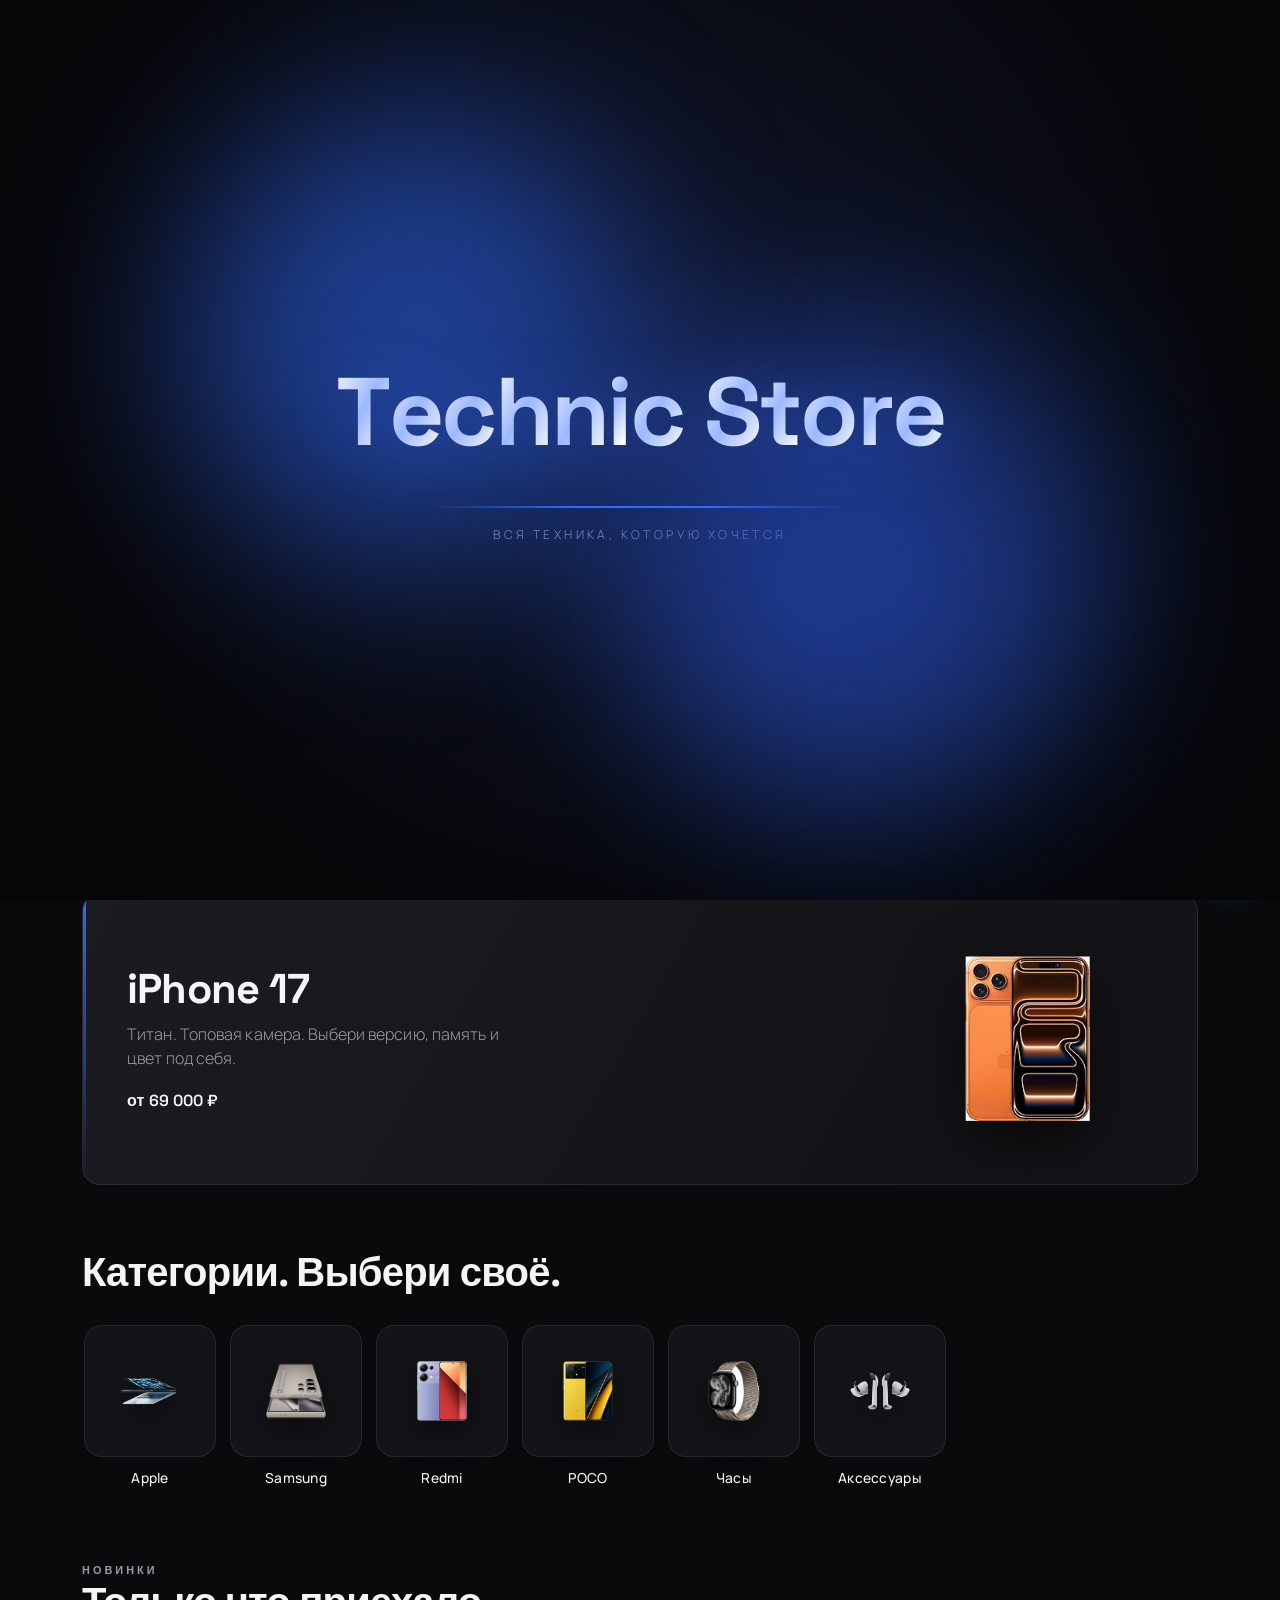
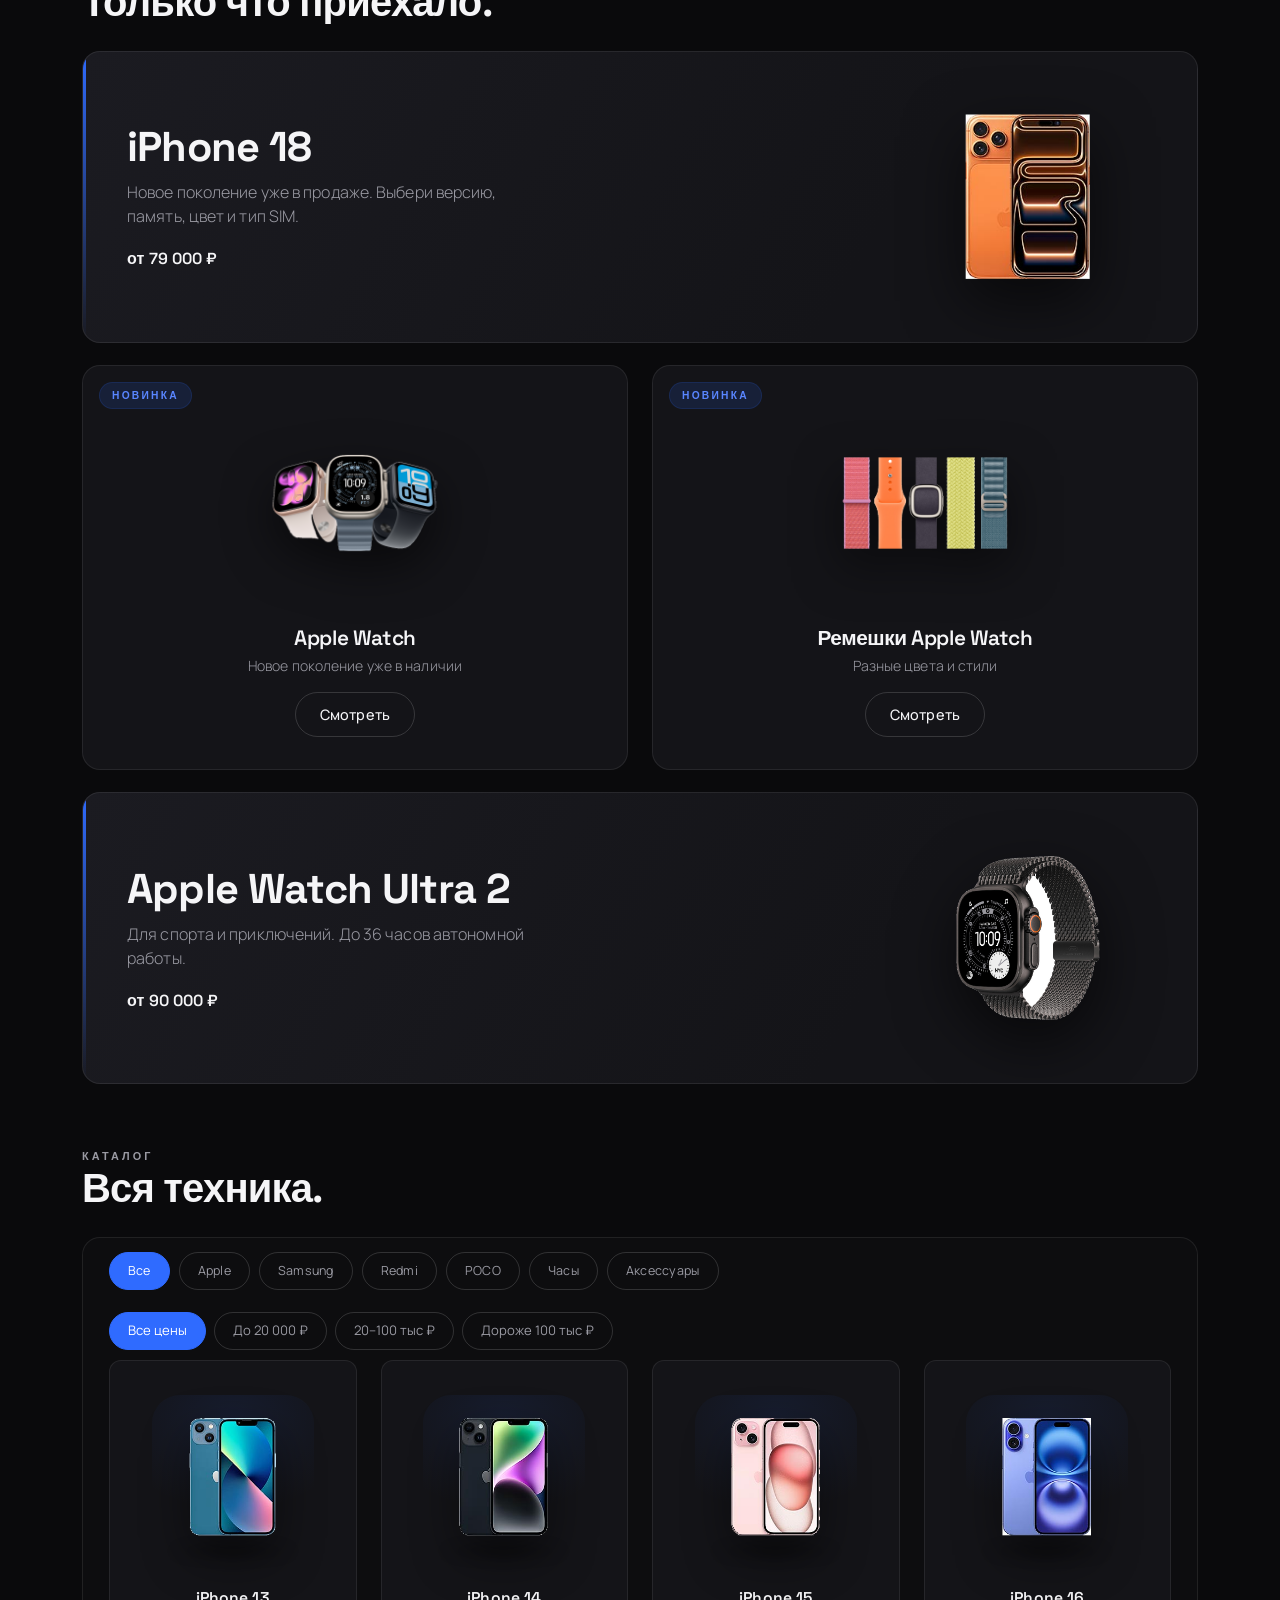
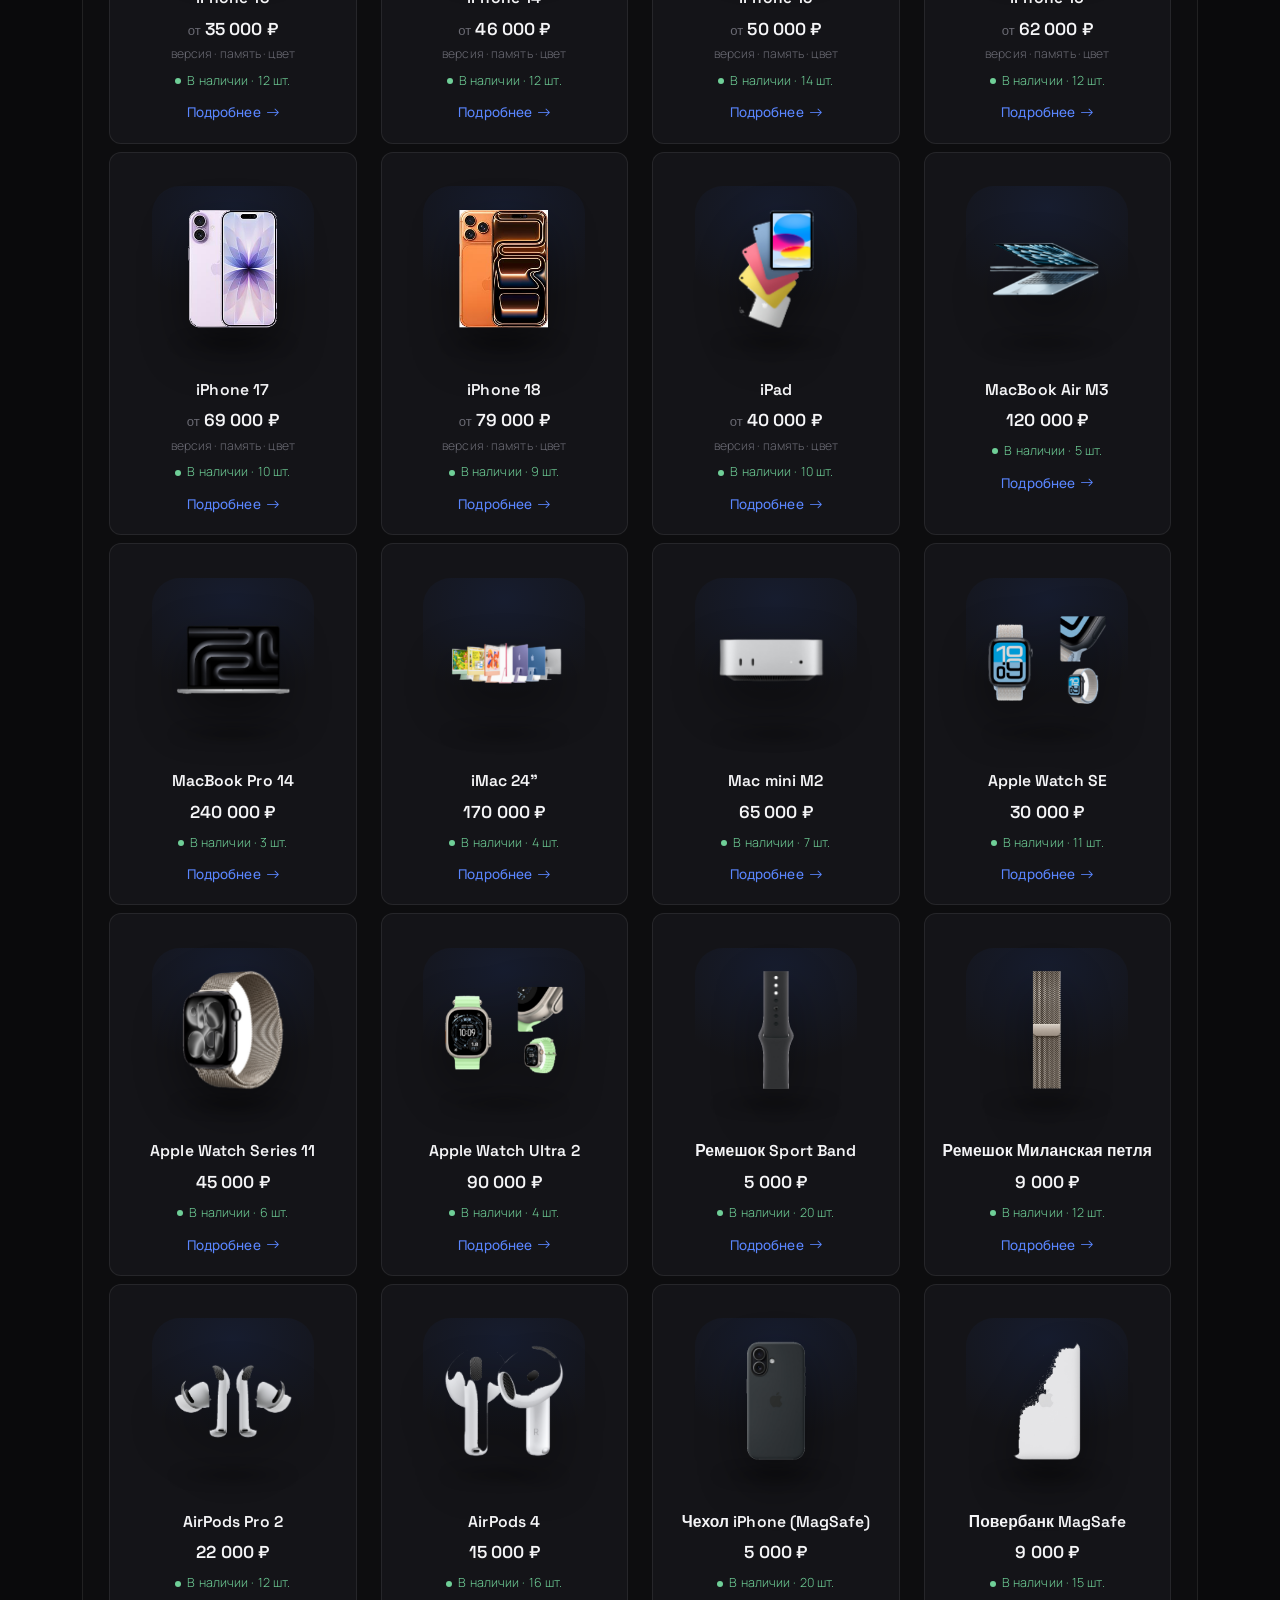
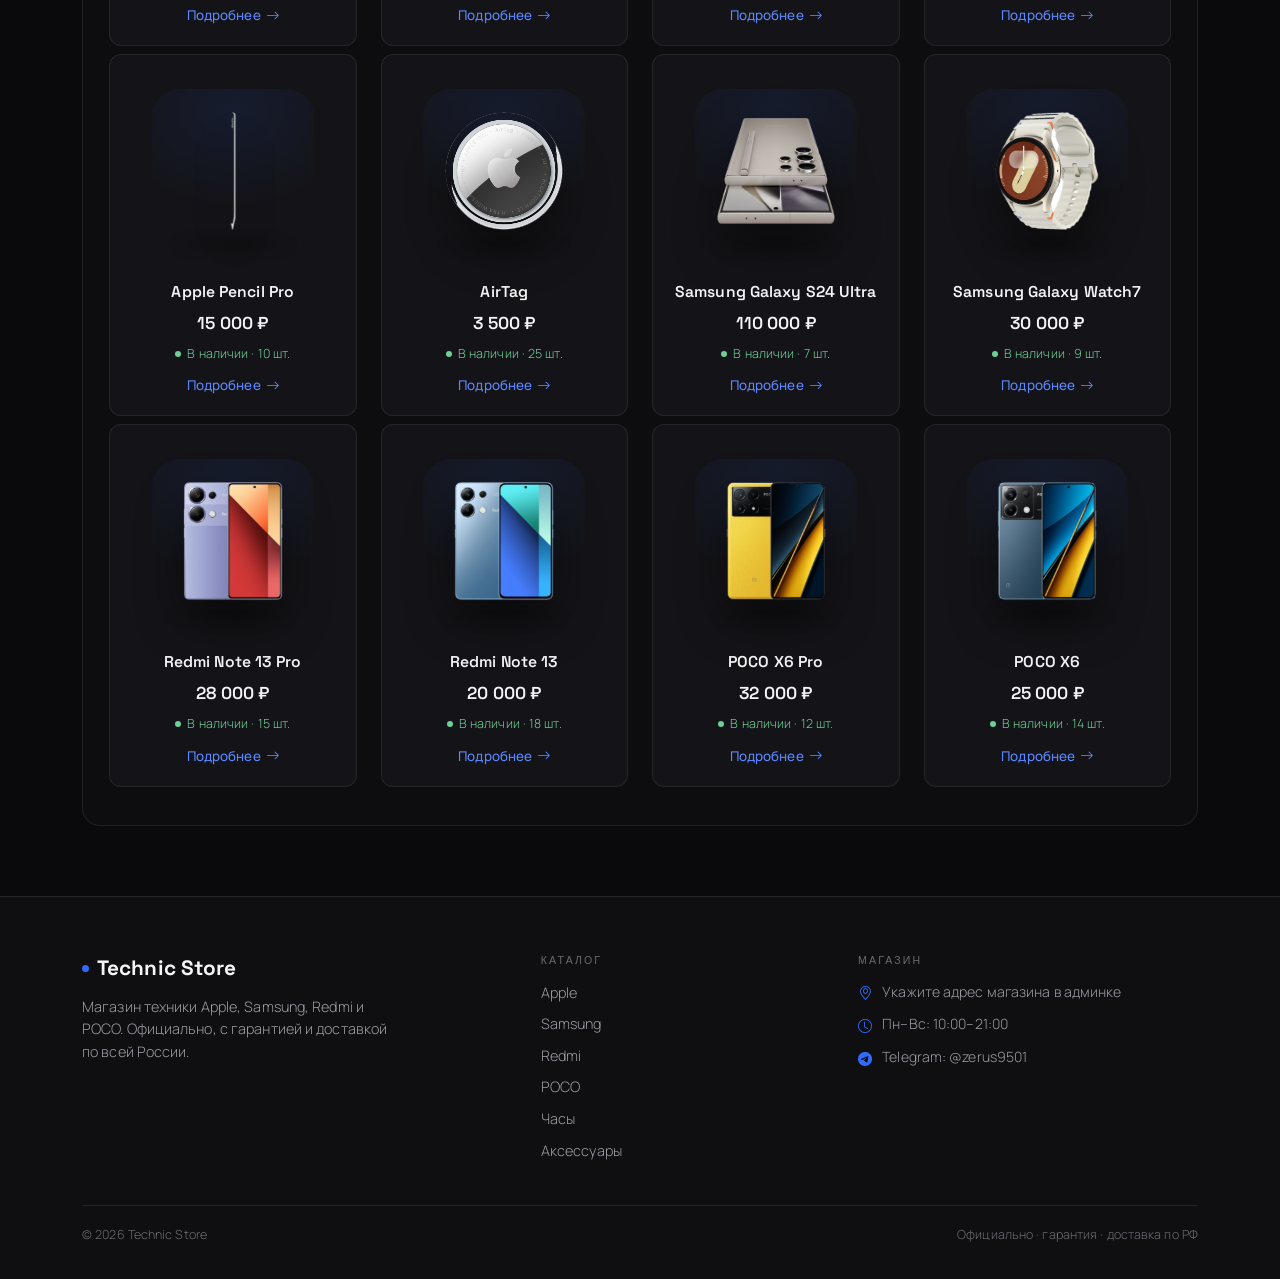
==== index.html @ 4a415daa "SIM: eSIM+SIM / eSIM; больше цветов у iPhone 18 Pro/Max; мягкая заставка в светлой теме - Переименов" ====
<!DOCTYPE html>
<html lang="ru">
<head>
    <meta charset="UTF-8">
    <meta name="viewport" content="width=device-width, initial-scale=1">
    <title>Technic Store — техника с характером</title>
    <meta name="description" content="Technic Store. Оригинальная техника Apple, Samsung, Redmi, POCO. Официальная гарантия и доставка по всей России.">
    <link rel="stylesheet" href="https://cdn.jsdelivr.net/npm/bootstrap@5/dist/css/bootstrap.min.css">
    <link rel="stylesheet" href="https://cdn.jsdelivr.net/npm/bootstrap-icons@1.11.3/font/bootstrap-icons.min.css">
    <link rel="preconnect" href="https://fonts.googleapis.com">
    <link rel="preconnect" href="https://fonts.gstatic.com" crossorigin>
    <link href="https://fonts.googleapis.com/css2?family=Space+Grotesk:wght@500;600;700&family=Manrope:wght@300;400;500;600;700&display=swap" rel="stylesheet">
    <script>(function(){try{if(localStorage.getItem('zerus_theme')==='light')document.documentElement.setAttribute('data-theme','light');}catch(e){}})();</script>
    <style>
        :root{
            --bg:#0A0A0C; --bg2:#101014; --surface:#141418; --surface2:#1B1B21;
            --line:rgba(255,255,255,.08); --line2:rgba(255,255,255,.15);
            --blue:#2F6BFF; --blue-br:#5a86ff; --blue-soft:rgba(47,107,255,.14);
            --gold:#2F6BFF; --gold-br:#5a86ff; --gold-soft:rgba(47,107,255,.14); /* один акцент — синий */
            --text:#F5F5F7; --muted:#9A9AA3; --muted2:#6A6A73;
            --glass:rgba(12,12,15,.72); --glass-strong:rgba(10,10,13,.96); --panel:rgba(255,255,255,.02); --bgglow:#12152B;
            --r:18px; --rs:12px; --pill:999px;
            --ease:cubic-bezier(.2,.7,.3,1);
            --disp:'Space Grotesk',-apple-system,sans-serif;
            --sans:'Manrope',-apple-system,BlinkMacSystemFont,'Segoe UI',sans-serif;
        }
        :root[data-theme="light"]{
            --bg:#F5F5F7; --bg2:#ECECEF; --surface:#FFFFFF; --surface2:#FFFFFF;
            --line:rgba(0,0,0,.09); --line2:rgba(0,0,0,.14);
            --blue:#0A5FE0; --blue-br:#0A5FE0; --blue-soft:rgba(10,95,224,.1);
            --gold:#0A5FE0; --gold-br:#0A5FE0; --gold-soft:rgba(10,95,224,.1);
            --text:#1D1D1F; --muted:#6E6E73; --muted2:#9093A0;
            --glass:rgba(255,255,255,.78); --glass-strong:rgba(255,255,255,.97); --panel:rgba(0,0,0,.025); --bgglow:#E7ECF5;
        }
        *{ box-sizing:border-box; }
        body{
            font-family:var(--sans); color:var(--text); font-weight:300; letter-spacing:.1px;
            background:
              radial-gradient(1100px 620px at 50% -8%, var(--bgglow) 0%, transparent 60%),
              radial-gradient(900px 500px at 92% 8%, rgba(62,107,255,.10), transparent 55%),
              var(--bg) fixed;
            min-height:100vh; -webkit-font-smoothing:antialiased;
        }
        ::selection{ background:var(--blue); color:#fff; }
        h1,h2,h3,h4,h5,.disp{ font-family:var(--disp); letter-spacing:-.02em; }
        a{ text-decoration:none; }
        .wrap{ max-width:1160px; margin:0 auto; padding:0 22px; }
        .text-secondary{ color:var(--muted)!important; font-weight:300; }
        .muted{ color:var(--muted); }
        .eyebrow{ font-family:var(--disp); font-size:.68rem; letter-spacing:.28em; text-transform:uppercase; color:var(--muted); font-weight:600; }

        /* ===== TOP STRIP ===== */
        .strip{ border-bottom:1px solid var(--line); background:var(--panel); }
        .strip .wrap{ display:flex; gap:26px; justify-content:center; flex-wrap:wrap; height:38px; align-items:center;
            font-size:.76rem; color:var(--muted); letter-spacing:.02em; }
        .strip i{ color:var(--gold); margin-right:7px; }

        /* ===== NAV ===== */
        .nav-a{ position:sticky; top:0; z-index:100; background:var(--glass); backdrop-filter:blur(16px) saturate(140%); border-bottom:1px solid var(--line); }
        .nav-a .inner{ display:flex; align-items:center; gap:22px; height:62px; }
        .nav-a .logo{ font-family:var(--disp); font-weight:700; font-size:1.2rem; color:var(--text); letter-spacing:-.01em; display:flex; align-items:center; gap:8px; }
        .nav-a .logo .dot{ width:7px; height:7px; border-radius:50%; background:var(--gold); box-shadow:0 0 10px var(--gold); }
        .nav-a nav{ display:flex; gap:26px; }
        .nav-a nav a{ color:var(--text); opacity:.72; font-size:.84rem; font-weight:400; letter-spacing:.02em; cursor:pointer; position:relative; padding:4px 0; transition:opacity .25s; }
        .nav-a nav a::after{ content:''; position:absolute; left:0; bottom:-2px; width:0; height:1.5px; background:var(--blue); transition:width .3s var(--ease); }
        .nav-a nav a:hover{ opacity:1; } .nav-a nav a:hover::after{ width:100%; }
        .nav-a nav a.active{ opacity:1; color:#fff; } .nav-a nav a.active::after{ width:100%; background:var(--gold); }
        .nav-a .sp{ margin-left:auto; }
        .nav-a .act{ display:flex; align-items:center; gap:18px; }
        .nav-a .act a, .nav-a .act button{ color:var(--text); opacity:.82; font-size:1.1rem; background:none; border:none; cursor:pointer; position:relative; display:inline-flex; align-items:center; transition:opacity .2s,color .2s; }
        .nav-a .act a:hover, .nav-a .act button:hover{ opacity:1; color:var(--blue-br); }
        .cart-c{ position:absolute; top:-7px; right:-11px; min-width:17px; height:17px; padding:0 4px; border-radius:var(--pill); background:var(--gold); color:#fff; font-size:.62rem; font-weight:700; display:grid; place-items:center; font-family:var(--sans); }
        .burger{ display:none; font-size:1.3rem; background:none; border:none; color:var(--text); }

        /* ===== BUTTONS ===== */
        .btn-b{ display:inline-flex; align-items:center; gap:9px; background:var(--blue); color:#fff; border:none; border-radius:var(--pill);
            padding:12px 26px; font-weight:500; font-size:.9rem; letter-spacing:.01em; cursor:pointer; transition:transform .2s var(--ease), background .25s, box-shadow .25s;
            box-shadow:0 8px 26px -10px rgba(62,107,255,.7); }
        .btn-b:hover{ background:var(--blue-br); color:#fff; transform:translateY(-1px); box-shadow:0 14px 34px -10px rgba(62,107,255,.8); }
        .btn-g{ display:inline-flex; align-items:center; gap:9px; background:transparent; color:var(--gold); border:1px solid var(--gold); border-radius:var(--pill);
            padding:11px 24px; font-weight:500; font-size:.9rem; cursor:pointer; transition:background .25s,color .25s,transform .2s; }
        .btn-g:hover{ background:var(--gold); color:#fff; transform:translateY(-1px); }
        .btn-o{ display:inline-flex; align-items:center; gap:9px; background:transparent; color:var(--text); border:1px solid var(--line2); border-radius:var(--pill);
            padding:11px 24px; font-weight:500; font-size:.9rem; cursor:pointer; transition:border-color .25s,color .25s; }
        .btn-o:hover{ border-color:var(--blue); color:var(--blue-br); }
        .btn-b i, .btn-g i{ transition:transform .25s var(--ease); }
        .btn-b:hover i, .btn-g:hover i{ transform:translateX(3px); }

        /* ===== HERO ===== */
        .hero{ position:relative; overflow:hidden; border-bottom:1px solid var(--line); }
        .hero .bg{ position:absolute; inset:0; background:url("images/hero-bg.jpg") center/cover no-repeat; opacity:.5; transform:scale(1.04); transition:opacity .4s ease; }
        .hero::after{ content:''; position:absolute; inset:0; transition:background .4s ease;
            background:linear-gradient(90deg, rgba(8,8,16,.95) 0%, rgba(8,8,16,.72) 46%, rgba(8,8,16,.4) 100%),
                       linear-gradient(0deg, var(--bg) 2%, transparent 42%); }
        /* светлая тема: заставка мягкая, без чёрного пятна, текст читается */
        :root[data-theme="light"] .hero .bg{ opacity:.3; }
        :root[data-theme="light"] .hero::after{
            background:linear-gradient(90deg, rgba(245,245,247,.9) 0%, rgba(245,245,247,.72) 46%, rgba(245,245,247,.48) 100%),
                       linear-gradient(0deg, var(--bg) 2%, transparent 42%); }
        .hero .wrap{ position:relative; z-index:2; padding:110px 22px 96px; }
        .hero h1{ font-size:clamp(2.9rem,7vw,5.4rem); font-weight:700; line-height:.98; margin:18px 0 0; max-width:14ch; }
        .hero h1 .ac{ color:var(--blue-br); }
        .hero-edit{ display:none; }
        body.cms-admin-on .hero-edit{ display:inline-flex; align-items:center; gap:7px; position:absolute; top:16px; right:16px; z-index:4;
            padding:9px 14px; border-radius:10px; background:var(--blue); color:#fff; font-size:.72rem; font-weight:600; letter-spacing:.02em; cursor:pointer;
            box-shadow:0 12px 28px -10px rgba(0,0,0,.6); }
        body.cms-admin-on .hero-edit:hover{ background:var(--blue-br); }
        .hero p{ color:var(--muted); font-size:1.08rem; font-weight:300; margin:20px 0 30px; max-width:46ch; line-height:1.55; }
        .hero .cta{ display:flex; gap:12px; flex-wrap:wrap; }

        /* ===== SECTION HEADINGS ===== */
        .sec-h{ font-size:clamp(1.7rem,3.6vw,2.5rem); font-weight:600; margin:0; letter-spacing:-.02em; }
        .sec-h .mut{ color:var(--muted2); }
        .sec-top{ margin:64px 0 24px; }

        /* ===== TRUST ===== */
        .trust{ display:grid; grid-template-columns:repeat(4,1fr); gap:1px; background:var(--line);
            border:1px solid var(--line); border-radius:var(--r); overflow:hidden; margin-top:-38px; position:relative; z-index:6;
            box-shadow:0 30px 70px -30px rgba(0,0,0,.9); }
        .trust .it{ background:var(--surface); padding:22px 20px; display:flex; gap:14px; align-items:center; }
        .trust .it i{ font-size:1.5rem; color:var(--gold); }
        .trust .it .t{ font-family:var(--disp); font-weight:600; font-size:.96rem; }
        .trust .it .s{ color:var(--muted); font-size:.78rem; margin-top:2px; }

        /* ===== PROMO (split) ===== */
        .promo{ position:relative; overflow:hidden; border:1px solid var(--line); border-radius:var(--r);
            background:linear-gradient(120deg, var(--surface2), var(--surface) 70%); display:grid; grid-template-columns:1fr auto; align-items:center; gap:24px;
            padding:40px 44px; cursor:pointer; transition:border-color .3s, transform .3s var(--ease), box-shadow .3s; }
        .promo:hover{ border-color:rgba(62,107,255,.4); transform:translateY(-3px); box-shadow:0 30px 70px -34px rgba(0,0,0,.9); }
        .promo::before{ content:''; position:absolute; left:0; top:0; bottom:0; width:3px; background:linear-gradient(var(--gold),transparent); }
        .promo .lbl-soon{ display:inline-block; font-family:var(--disp); font-size:.66rem; letter-spacing:.24em; text-transform:uppercase; color:var(--gold); border:1px solid var(--gold-soft); background:var(--gold-soft); padding:5px 12px; border-radius:var(--pill); margin-bottom:14px; }
        .promo h3{ font-size:clamp(1.8rem,3.6vw,2.6rem); font-weight:700; margin:0 0 8px; }
        .promo p{ color:var(--muted); margin:0 0 18px; font-weight:300; max-width:40ch; }
        .promo .pimg{ width:clamp(150px,26vw,250px); }
        .promo .pimg img{ width:100%; max-height:210px; object-fit:contain; filter:drop-shadow(0 22px 30px rgba(0,0,0,.6)); transition:transform .5s var(--ease); }
        .promo:hover .pimg img{ transform:scale(1.05) rotate(-1deg); }
        .price-from{ font-family:var(--disp); font-weight:600; }
        .price-from b{ color:var(--gold); font-weight:700; }

        /* ===== CATEGORIES ===== */
        .cat-row{ display:flex; gap:14px; overflow-x:auto; padding:4px 2px 10px; scrollbar-width:none; }
        .cat-row::-webkit-scrollbar{ display:none; }
        .cat-item{ flex:0 0 auto; width:132px; cursor:pointer; text-align:center; }
        .cat-tile{ height:132px; border:1px solid var(--line); border-radius:var(--r); background:var(--surface);
            display:grid; place-items:center; margin-bottom:11px; transition:border-color .25s, transform .25s var(--ease), background .25s; }
        .cat-item:hover .cat-tile{ transform:translateY(-4px); border-color:var(--line2); background:var(--surface2); }
        .cat-item.active .cat-tile{ border-color:var(--gold); box-shadow:inset 0 0 0 1px var(--gold-soft); }
        .cat-tile img{ max-width:76px; max-height:76px; object-fit:contain; filter:drop-shadow(0 10px 14px rgba(0,0,0,.5)); }
        .cat-item .lbl{ font-size:.86rem; font-weight:500; letter-spacing:.02em; }
        .cat-item.active .lbl{ color:var(--gold); }

        /* ===== FEATURE CARDS ===== */
        .feature{ position:relative; border:1px solid var(--line); border-radius:var(--r); background:var(--surface);
            min-height:320px; display:flex; flex-direction:column; align-items:center; justify-content:center; text-align:center; padding:32px;
            transition:transform .35s var(--ease), border-color .35s, box-shadow .35s; overflow:hidden; }
        .feature:hover{ transform:translateY(-6px); border-color:rgba(62,107,255,.4); box-shadow:0 30px 64px -32px rgba(0,0,0,.9); }
        .feature img{ max-width:100%; max-height:210px; object-fit:contain; filter:drop-shadow(0 18px 24px rgba(0,0,0,.55)); transition:transform .5s var(--ease); }
        .feature:hover img{ transform:scale(1.05); }
        .feature h3{ font-size:1.3rem; font-weight:600; margin:18px 0 4px; }
        .feature p{ color:var(--muted); font-size:.88rem; margin-bottom:16px; font-weight:300; }
        .tag{ position:absolute; top:16px; left:16px; font-family:var(--disp); font-size:.64rem; letter-spacing:.22em; text-transform:uppercase; color:var(--blue-br);
            border:1px solid var(--blue-soft); background:var(--blue-soft); padding:5px 12px; border-radius:var(--pill); font-weight:600; }

        /* ===== CATALOG ===== */
        .catalog{ border:1px solid var(--line); border-radius:var(--r); background:rgba(255,255,255,.015); padding:10px 26px 30px; margin-top:22px; }
        .filters{ display:flex; gap:8px; flex-wrap:wrap; margin:6px 0 10px; }
        .fbtn{ border:1px solid var(--line2); background:transparent; color:var(--muted); border-radius:var(--pill); padding:8px 18px; font-size:.82rem; cursor:pointer; transition:.2s; }
        .fbtn:hover{ color:var(--text); border-color:var(--text); }
        .fbtn.active{ background:var(--blue); color:#fff; border-color:var(--blue); }
        .cat-title{ font-family:var(--disp); font-size:1.05rem; font-weight:600; letter-spacing:.02em; color:var(--muted); display:flex; align-items:center; gap:10px; margin:26px 0 16px; }
        .cat-title i{ color:var(--gold); font-size:1rem; }

        .pcard{ height:100%; border:1px solid var(--line); border-radius:var(--rs); background:var(--surface); overflow:hidden; cursor:pointer;
            display:flex; flex-direction:column; text-align:center; padding:18px 16px 20px; transition:transform .3s var(--ease), border-color .3s, box-shadow .3s; }
        .pcard:hover{ transform:translateY(-6px); border-color:rgba(62,107,255,.45); box-shadow:0 26px 54px -30px rgba(0,0,0,.9); }
        .pcard .pimg{ position:relative; height:196px; display:grid; place-items:center; margin-bottom:12px; }
        .pcard .pimg::before{ content:''; position:absolute; inset:8% 12% 24%; border-radius:28px; z-index:0;
            background:radial-gradient(130% 120% at 50% 16%, var(--gold-soft), transparent 60%); opacity:.7; transition:opacity .45s var(--ease); }
        .pcard .pimg::after{ content:''; position:absolute; bottom:16px; left:50%; width:58%; height:16px; margin-left:-29%;
            background:radial-gradient(ellipse at center, rgba(0,0,0,.4), transparent 72%); filter:blur(6px); border-radius:50%; z-index:0;
            transition:transform .45s var(--ease), opacity .45s; will-change:transform; }
        .pcard .pimg img{ position:relative; z-index:1; max-height:150px; max-width:82%; object-fit:contain;
            filter:drop-shadow(0 20px 24px rgba(0,0,0,.45)); transition:transform .45s var(--ease), filter .45s;
            will-change:transform; transform:translateZ(0); backface-visibility:hidden; }
        .pcard:hover .pimg img{ transform:translate3d(0,-10px,0) scale(1.06); filter:drop-shadow(0 32px 34px rgba(0,0,0,.55)); }
        .pcard:hover .pimg::before{ opacity:1; }
        .pcard:hover .pimg::after{ transform:scaleX(.8); opacity:.82; }
        .pcard .pn{ font-family:var(--disp); font-weight:600; font-size:.98rem; margin-bottom:6px; }
        .pcard .pp{ font-size:1.08rem; font-weight:600; font-family:var(--disp); }
        .pcard .pp .from{ color:var(--muted2); font-weight:400; font-size:.82rem; margin-right:4px; }
        .pcard .sub{ color:var(--muted2); font-size:.76rem; margin-top:3px; }
        .pcard .stk{ font-size:.78rem; margin-top:8px; display:flex; align-items:center; justify-content:center; gap:6px; }
        .pcard .stk .d{ width:6px; height:6px; border-radius:50%; }
        .pcard .in{ color:#6fcf97; } .pcard .in .d{ background:#6fcf97; }
        .pcard .out{ color:#e06a5a; } .pcard .out .d{ background:#e06a5a; }
        .pcard .soon-p{ color:var(--gold); } .pcard .soon-p .d{ background:var(--gold); }
        .pcard .more{ color:var(--blue-br); font-size:.84rem; font-weight:500; margin-top:12px; display:inline-flex; align-items:center; gap:5px; justify-content:center; }
        .empty-msg{ color:var(--muted); padding:40px 0; text-align:center; }
        .catbar{ display:flex; gap:9px; overflow-x:auto; padding:4px 0 16px; scrollbar-width:none; }
        .catbar::-webkit-scrollbar{ display:none; }
        .catpill{ flex:0 0 auto; font-size:.78rem; letter-spacing:.02em; color:var(--muted); padding:9px 18px; border:1px solid var(--line2); border-radius:var(--pill); background:transparent; white-space:nowrap; cursor:pointer; transition:.2s; }
        .catpill:hover{ color:var(--text); border-color:var(--text); }
        .catpill.on{ background:var(--gold); color:#fff; border-color:var(--gold); }
        .pcard{ position:relative; }
        .pcard-adm{ position:absolute; top:10px; right:10px; z-index:4; display:flex; gap:6px; }
        .pcard-adm button{ width:32px; height:32px; display:grid; place-items:center; border:none; border-radius:8px; background:var(--blue); color:#fff; cursor:pointer; font-size:.9rem; transition:.2s; }
        .pcard-adm button:hover{ filter:brightness(1.08); }

        /* ===== FOOTER ===== */
        footer{ border-top:1px solid var(--line); margin-top:70px; background:var(--panel); }
        footer .wrap{ padding:56px 22px 34px; }
        footer .fb{ font-family:var(--disp); font-weight:700; font-size:1.3rem; display:flex; align-items:center; gap:8px; }
        footer .fb .dot{ width:7px; height:7px; border-radius:50%; background:var(--gold); }
        footer p{ color:var(--muted); font-weight:300; font-size:.9rem; margin-top:12px; max-width:34ch; }
        footer .fh{ font-family:var(--disp); font-size:.68rem; letter-spacing:.2em; text-transform:uppercase; color:var(--muted2); margin-bottom:14px; }
        footer a.fl{ display:flex; align-items:center; gap:8px; color:var(--muted); font-size:.9rem; margin-bottom:10px; transition:color .2s; cursor:pointer; }
        footer a.fl:hover{ color:var(--gold); }
        footer .fbot{ border-top:1px solid var(--line); margin-top:36px; padding-top:22px; color:var(--muted2); font-size:.78rem; display:flex; justify-content:space-between; flex-wrap:wrap; gap:10px; }

        /* ===== INTRO (сборка букв) ===== */
        #intro{ position:fixed; inset:0; z-index:9999; overflow:hidden;
            background:radial-gradient(circle at 50% 38%, #10152A, #060609 72%);
            display:flex; flex-direction:column; align-items:center; justify-content:center; perspective:1200px;
            transition:opacity 1s ease, transform 1s ease, filter 1s ease; }
        #intro.hide{ opacity:0; transform:scale(1.12); filter:blur(14px); pointer-events:none; }
        #intro .glow{ position:absolute; border-radius:50%; filter:blur(90px); opacity:.5; pointer-events:none; }
        #intro .glow.g1{ width:460px; height:460px; background:var(--blue); top:12%; left:14%; animation:gl1 9s ease-in-out infinite; }
        #intro .glow.g2{ width:520px; height:520px; background:var(--gold); bottom:8%; right:12%; animation:gl2 11s ease-in-out infinite; opacity:.32; }
        #intro .glow.g3{ width:360px; height:360px; background:#2746b8; top:44%; left:52%; animation:gl3 13s ease-in-out infinite; }
        @keyframes gl1{ 50%{ transform:translate(70px,50px) scale(1.18);} }
        @keyframes gl2{ 50%{ transform:translate(-60px,-40px) scale(1.12);} }
        @keyframes gl3{ 50%{ transform:translate(-50px,40px) scale(1.2);} }
        #intro .dot-p{ position:absolute; width:3px; height:3px; border-radius:50%; background:#fff; box-shadow:0 0 8px #cfe0ff; opacity:0; animation:rise linear infinite; }
        @keyframes rise{ 0%{ transform:translateY(60px); opacity:0;} 14%{ opacity:.65;} 86%{ opacity:.5;} 100%{ transform:translateY(-150px); opacity:0;} }
        .intro-name{ position:relative; display:flex; flex-wrap:wrap; justify-content:center;
            font-family:var(--disp); font-size:clamp(2.3rem,8.5vw,6rem); font-weight:700; letter-spacing:-.03em;
            transform-style:preserve-3d; filter:drop-shadow(0 6px 30px rgba(62,107,255,.3)); }
        .intro-name .ch{ display:inline-block; white-space:pre; opacity:0;
            background:linear-gradient(120deg,#ffffff 0%,#9db8ff 26%,#ffffff 50%,#dcc08a 76%,#ffffff 100%);
            background-size:300% 100%; -webkit-background-clip:text; background-clip:text; -webkit-text-fill-color:transparent; color:transparent;
            transform:translate3d(var(--x),var(--y),var(--z)) rotateX(var(--rx)) rotateY(var(--ry)) scale(.45); filter:blur(14px);
            transition:transform 1.2s cubic-bezier(.19,1,.22,1), opacity .9s ease, filter 1s ease; }
        .intro-name.go .ch{ opacity:1; transform:none; filter:blur(0); animation:shine 3.4s linear .2s infinite; }
        @keyframes shine{ to{ background-position:-200% 0; } }
        .intro-line{ width:min(70%,420px); height:2px; margin-top:28px; transform:scaleX(0); transform-origin:center;
            background:linear-gradient(90deg, transparent, var(--blue), var(--gold), transparent); transition:transform 1s cubic-bezier(.19,1,.22,1) .2s; }
        #intro.ready .intro-line{ transform:scaleX(1); }
        .intro-tag{ margin-top:18px; color:var(--muted); letter-spacing:.28em; text-transform:uppercase; font-size:clamp(.62rem,2vw,.76rem);
            opacity:0; transform:translateY(14px); transition:opacity .9s ease .3s, transform .9s ease .3s; }
        #intro.ready .intro-tag{ opacity:1; transform:none; }

        /* ===== MOBILE ===== */
        @media(max-width:860px){
            .nav-a nav{ display:none; }
            .burger{ display:block; }
            .trust{ grid-template-columns:1fr 1fr; }
            .promo{ grid-template-columns:1fr; text-align:left; }
            .promo .pimg{ width:min(60%,220px); }
            .mnav{ display:flex; }
        }
        @media(max-width:560px){
            .hero .wrap{ padding:84px 22px 64px; }
            .trust{ grid-template-columns:1fr; margin-top:-20px; }
            .promo{ padding:28px 24px; }
            .sec-top{ margin:46px 0 18px; }
        }
        @media(prefers-reduced-motion:reduce){
            *{ animation:none!important; }
            .intro-name .ch{ transition:opacity .4s!important; transform:none!important; filter:none!important; }
        }

        /* мобильное меню */
        .mnav{ display:none; position:fixed; inset:0; z-index:200; background:var(--glass-strong); backdrop-filter:blur(14px);
            flex-direction:column; align-items:center; justify-content:center; gap:6px; opacity:0; pointer-events:none; transition:opacity .3s; }
        .mnav.open{ opacity:1; pointer-events:auto; }
        .mnav a{ font-family:var(--disp); font-size:1.6rem; color:var(--text); padding:12px; }
        .mnav .mx{ position:absolute; top:22px; right:26px; font-size:1.6rem; color:var(--muted); background:none; border:none; }
    </style>
</head>
<body>

    <!-- ЗАСТАВКА -->
    <div id="intro">
        <div class="glow g1"></div><div class="glow g2"></div><div class="glow g3"></div>
        <h1 class="intro-name" id="introName"></h1>
        <div class="intro-line"></div>
        <div class="intro-tag">Вся техника, которую хочется</div>
    </div>

    <!-- ВЕРХНЯЯ ПЛАШКА -->
    <div class="strip"><div class="wrap">
        <span><i class="bi bi-truck"></i><span data-edit="strip_1" data-edit-label="Плашка сверху 1">Бесплатная доставка по России</span></span>
        <span><i class="bi bi-shield-check"></i><span data-edit="strip_2" data-edit-label="Плашка сверху 2">Официальная гарантия 1 год</span></span>
        <span><i class="bi bi-patch-check"></i><span data-edit="strip_3" data-edit-label="Плашка сверху 3">100% оригинал</span></span>
    </div></div>

    <!-- НАВИГАЦИЯ -->
    <div class="nav-a"><div class="wrap inner">
        <a href="store.html" class="logo"><span class="dot"></span>Technic</a>
        <nav>
            <a onclick="filterByCat('')">Все</a>
            <a onclick="filterByCat('Apple')">Apple</a>
            <a onclick="filterByCat('Samsung')">Samsung</a>
            <a onclick="filterByCat('Redmi')">Redmi</a>
            <a onclick="filterByCat('POCO')">POCO</a>
        </nav>
        <span class="sp"></span>
        <div class="act">
            <button onclick="document.getElementById('catalogTop').scrollIntoView({behavior:'smooth'})" aria-label="Поиск"><i class="bi bi-search"></i></button>
            <a href="order.html" aria-label="Корзина"><i class="bi bi-bag"></i><span class="cart-c" id="cartCount">0</span></a>
            <button class="burger" onclick="document.getElementById('mnav').classList.add('open')" aria-label="Меню"><i class="bi bi-list"></i></button>
        </div>
    </div></div>

    <!-- МОБИЛЬНОЕ МЕНЮ -->
    <div class="mnav" id="mnav">
        <button class="mx" onclick="document.getElementById('mnav').classList.remove('open')"><i class="bi bi-x-lg"></i></button>
        <a onclick="mgo('')">Все</a>
        <a onclick="mgo('Apple')">Apple</a>
        <a onclick="mgo('Samsung')">Samsung</a>
        <a onclick="mgo('Redmi')">Redmi</a>
        <a onclick="mgo('POCO')">POCO</a>
        <a href="order.html">Корзина</a>
    </div>

    <!-- ГЕРОЙ -->
    <section class="hero">
        <div class="bg"></div>
        <div class="hero-edit cms-img-chip" data-edit="heroImg" data-edit-type="image" data-edit-label="Фон героя (заставка)"><i class="bi bi-image"></i> Сменить фон</div>
        <div class="wrap">
            <div class="eyebrow" data-edit="hero_eyebrow" data-edit-label="Надзаголовок героя">Official reseller · Apple · Samsung · Xiaomi</div>
            <h1 data-edit="hero_title" data-edit-label="Заголовок героя">Техника, которой <span class="ac">доверяешь.</span></h1>
            <p data-edit="hero_sub" data-edit-label="Подзаголовок героя">Оригинальные устройства, официальная гарантия и бесплатная доставка по всей России. Выбирай спокойно — остальное берём на себя.</p>
            <div class="cta">
                <a href="#catalogTop" class="btn-b" onclick="document.getElementById('catalogTop').scrollIntoView({behavior:'smooth'});return false">Смотреть каталог <i class="bi bi-arrow-right"></i></a>
                <a href="https://t.me/zerus9501" class="btn-g">Связаться <i class="bi bi-telegram"></i></a>
            </div>
        </div>
    </section>

    <div class="wrap">
        <!-- ПРЕИМУЩЕСТВА -->
        <div class="trust">
            <div class="it"><i class="bi bi-truck"></i><div><div class="t" data-edit="trust1_t" data-edit-label="Плитка 1: заголовок">Доставка по РФ</div><div class="s" data-edit="trust1_s" data-edit-label="Плитка 1: текст">Бесплатно, от 3 дней</div></div></div>
            <div class="it"><i class="bi bi-shield-check"></i><div><div class="t" data-edit="trust2_t" data-edit-label="Плитка 2: заголовок">Гарантия</div><div class="s" data-edit="trust2_s" data-edit-label="Плитка 2: текст">Официальная, 1 год</div></div></div>
            <div class="it"><i class="bi bi-patch-check"></i><div><div class="t" data-edit="trust3_t" data-edit-label="Плитка 3: заголовок">Оригинал</div><div class="s" data-edit="trust3_s" data-edit-label="Плитка 3: текст">100% подлинная техника</div></div></div>
            <div class="it"><i class="bi bi-chat-dots"></i><div><div class="t" data-edit="trust4_t" data-edit-label="Плитка 4: заголовок">Поддержка</div><div class="s" data-edit="trust4_s" data-edit-label="Плитка 4: текст">Ответим в Telegram</div></div></div>
        </div>

        <!-- ХИТ -->
        <div class="sec-top"><div class="eyebrow" data-edit="hit_eyebrow" data-edit-label="Хит: надзаголовок">Хит продаж</div><h2 class="sec-h" data-edit="hit_title" data-edit-label="Хит: заголовок">Забирают быстро.</h2></div>
        <div class="promo" onclick="location.href='product.html?id=iphone17'">
            <div>
                <h3 data-edit="hit_name" data-edit-label="Хит: название">iPhone 17</h3>
                <p data-edit="hit_desc" data-edit-label="Хит: описание">Титан. Топовая камера. Выбери версию, память и цвет под себя.</p>
                <span class="price-from" data-edit="hit_price" data-edit-label="Хит: цена">от 69 000 ₽</span>
            </div>
            <div class="pimg"><img src="images/ip17promax.png" alt="iPhone 17"></div>
        </div>

        <!-- КАТЕГОРИИ -->
        <div class="sec-top"><h2 class="sec-h" data-edit="cat_title" data-edit-label="Категории: заголовок">Категории. Выбери своё.</h2></div>
        <div class="cat-row">
            <div class="cat-item" onclick="filterByCat('Apple')"><div class="cat-tile"><img src="images/macbook.png"></div><div class="lbl">Apple</div></div>
            <div class="cat-item" onclick="filterByCat('Samsung')"><div class="cat-tile"><img src="images/samsung_s24.png"></div><div class="lbl">Samsung</div></div>
            <div class="cat-item" onclick="filterByCat('Redmi')"><div class="cat-tile"><img src="images/redmi_note13pro.png"></div><div class="lbl">Redmi</div></div>
            <div class="cat-item" onclick="filterByCat('POCO')"><div class="cat-tile"><img src="images/poco_x6pro.png"></div><div class="lbl">POCO</div></div>
            <div class="cat-item" onclick="filterByCat('Часы')"><div class="cat-tile"><img src="images/applewatch.png"></div><div class="lbl">Часы</div></div>
            <div class="cat-item" onclick="filterByCat('Аксессуары')"><div class="cat-tile"><img src="images/airpods.png"></div><div class="lbl">Аксессуары</div></div>
        </div>

        <!-- НОВИНКИ -->
        <div class="sec-top"><div class="eyebrow" data-edit="new_eyebrow" data-edit-label="Новинки: надзаголовок">Новинки</div><h2 class="sec-h" data-edit="new_title" data-edit-label="Новинки: заголовок">Только что приехало.</h2></div>
        <div class="promo" onclick="location.href='product.html?id=ip18'" style="margin-bottom:22px">
            <div>
                <h3 data-edit="new_name" data-edit-label="Новинка: название">iPhone 18</h3>
                <p data-edit="new_desc" data-edit-label="Новинка: описание">Новое поколение уже в продаже. Выбери версию, память, цвет и тип SIM.</p>
                <span class="price-from" data-edit="new_price" data-edit-label="Новинка: цена">от 79 000 ₽</span>
            </div>
            <div class="pimg"><img src="images/ip17promax.png" alt="iPhone 18"></div>
        </div>

        <div class="row g-4">
            <div class="col-md-6">
                <div class="feature">
                    <span class="tag">Новинка</span>
                    <img src="images/newarrivals_watch.png" alt="Apple Watch">
                    <h3 data-edit="feat1_name" data-edit-label="Карточка 1: название">Apple Watch</h3>
                    <p data-edit="feat1_desc" data-edit-label="Карточка 1: текст">Новое поколение уже в наличии</p>
                    <a href="#catalogTop" class="btn-o" onclick="filterByCat('Часы');return false">Смотреть</a>
                </div>
            </div>
            <div class="col-md-6">
                <div class="feature">
                    <span class="tag">Новинка</span>
                    <img src="images/newarrivals_bands.png" alt="Ремешки">
                    <h3 data-edit="feat2_name" data-edit-label="Карточка 2: название">Ремешки Apple Watch</h3>
                    <p data-edit="feat2_desc" data-edit-label="Карточка 2: текст">Разные цвета и стили</p>
                    <a href="#catalogTop" class="btn-o" onclick="filterByCat('Часы');return false">Смотреть</a>
                </div>
            </div>
        </div>

        <div class="promo" style="margin-top:22px" onclick="location.href='product.html?id=ultra'">
            <div>
                <h3 data-edit="ultra_name" data-edit-label="Ultra: название">Apple Watch Ultra 2</h3>
                <p data-edit="ultra_desc" data-edit-label="Ultra: описание">Для спорта и приключений. До 36 часов автономной работы.</p>
                <span class="price-from" data-edit="ultra_price" data-edit-label="Ultra: цена">от 90 000 ₽</span>
            </div>
            <div class="pimg"><img src="images/applewatchultra.png" alt="Apple Watch Ultra"></div>
        </div>

        <!-- КАТАЛОГ -->
        <div id="catalogTop"></div>
        <div class="sec-top"><div class="eyebrow" data-edit="catalog_eyebrow" data-edit-label="Каталог: надзаголовок">Каталог</div><h2 class="sec-h" data-edit="catalog_title" data-edit-label="Каталог: заголовок">Вся техника.</h2></div>
        <div class="catalog">
            <div class="catbar" id="catbar"></div>
            <div class="filters">
                <button class="fbtn active" onclick="setFilter(0, 999999999, this)">Все цены</button>
                <button class="fbtn" onclick="setFilter(0, 20000, this)">До 20 000 ₽</button>
                <button class="fbtn" onclick="setFilter(20000, 100000, this)">20–100 тыс ₽</button>
                <button class="fbtn" onclick="setFilter(100000, 999999999, this)">Дороже 100 тыс ₽</button>
            </div>
            <div class="row" id="catalogGrid"></div>
            <p id="emptyMsg" class="empty-msg" style="display:none">По этому фильтру товаров нет.</p>
        </div>
    </div>

    <footer>
        <div class="wrap" id="cmsFooter"></div>
    </footer>

    <script src="products.js?v=6"></script>
    <script src="cms.js?v=6"></script>
    <script>
        document.getElementById('cartCount').textContent = (JSON.parse(localStorage.getItem('cart'))||[]).length;
        let catFilter='all', filterMin=0, filterMax=999999999;

        function cardHTML(p){
            const adm = CMS.isAdmin() ? `<div class="pcard-adm">
                <button onclick="event.stopPropagation();editProduct('${p.id}')" title="Изменить"><i class="bi bi-pencil"></i></button>
                <button onclick="event.stopPropagation();askDeleteProduct('${p.id}')" title="Удалить"><i class="bi bi-trash"></i></button></div>` : '';
            if(p.soon){
                return `<div class="col-6 col-md-3 mb-2"><div class="pcard" onclick="location.href='product.html?id=${p.id}'">${adm}
                    <div class="pimg"><img src="${p.img}" alt="${CMS.esc(p.name)}" style="filter:brightness(.88) drop-shadow(0 16px 20px rgba(0,0,0,.55))"></div>
                    <div class="pn">${CMS.esc(p.name)}</div>
                    <div class="pp" style="color:var(--gold)">Скоро</div>
                    <div class="stk soon-p"><span class="d"></span>В продаже с ${CMS.esc(p.release||'')}</div>
                    <span class="more">Подробнее <i class="bi bi-arrow-right"></i></span></div></div>`;
            }
            const inStock = (p.stock==null) ? true : p.stock>0;
            const stockHTML = inStock
                ? `<div class="stk in"><span class="d"></span>В наличии${p.stock!=null?' · '+p.stock+' шт.':''}</div>`
                : `<div class="stk out"><span class="d"></span>Нет в наличии</div>`;
            const priceHTML = CMS.isConfig(p)
                ? `<span class="from">от</span>${CMS.priceOf(p).toLocaleString('ru-RU')} ₽`
                : `${(p.price||0).toLocaleString('ru-RU')} ₽`;
            const extra = CMS.isConfig(p) ? '<div class="sub">версия · память · цвет</div>' : '';
            return `<div class="col-6 col-md-3 mb-2"><div class="pcard" onclick="location.href='product.html?id=${p.id}'">${adm}
                <div class="pimg"><img src="${p.img}" alt="${CMS.esc(p.name)}"></div>
                <div class="pn">${CMS.esc(p.name)}</div>
                <div class="pp">${priceHTML}</div>
                ${extra}
                ${stockHTML}
                <span class="more">Подробнее <i class="bi bi-arrow-right"></i></span></div></div>`;
        }
        function matchP(p){ const pr=CMS.priceOf(p); return (catFilter==='all'||CMS.catOf(p)===catFilter) && pr>=filterMin && pr<=filterMax; }
        function renderCatbar(){
            const cats=CMS.getCategories();
            document.getElementById('catbar').innerHTML =
                `<button class="catpill${catFilter==='all'?' on':''}" data-cat="">Все</button>`
                + cats.map(c=>`<button class="catpill${catFilter===c?' on':''}" data-cat="${CMS.esc(c)}">${CMS.esc(c)}</button>`).join('');
        }
        function renderCatalog(){
            const list = CMS.getProducts().filter(matchP);
            document.getElementById('catalogGrid').innerHTML = list.map(cardHTML).join('');
            document.getElementById('emptyMsg').style.display = list.length ? 'none' : '';
            renderCatbar();
        }
        function catPick(c){ catFilter=c||'all'; renderCatalog(); document.getElementById('catalogTop').scrollIntoView({behavior:'smooth', block:'start'}); }
        function filterByCat(c){ catPick(c); }
        function setFilter(min, max, btn){ filterMin=min; filterMax=max; document.querySelectorAll('.fbtn').forEach(x=>x.classList.remove('active')); btn.classList.add('active'); renderCatalog(); }
        function mgo(c){ document.getElementById('mnav').classList.remove('open'); filterByCat(c); }

        document.getElementById('catbar').addEventListener('click', e=>{ const b=e.target.closest('.catpill'); if(b) catPick(b.dataset.cat||''); });

        CMS.init({ footerEl:'cmsFooter', onChange:renderCatalog, onCatPick:catPick });
        renderCatalog();
    </script>

    <!-- ЗАСТАВКА: сборка букв -->
    <script>
        (function(){
            var intro = document.getElementById('intro');
            if(location.hash==='#admin'){ if(intro) intro.remove(); return; }   // прямой вход в админку — без заставки
            if(sessionStorage.getItem('introShown')){ if(intro) intro.remove(); return; }
            sessionStorage.setItem('introShown','1');
            var box = document.getElementById('introName');
            var name = "Technic Store";
            var html = '';
            for(var i=0;i<name.length;i++){
                var x=((Math.random()*2-1)*620).toFixed(0), y=((Math.random()*2-1)*440).toFixed(0), z=(-(Math.random()*500+300)).toFixed(0);
                var rx=((Math.random()*2-1)*120).toFixed(0), ry=((Math.random()*2-1)*120).toFixed(0);
                html += '<span class="ch" style="--x:'+x+'px;--y:'+y+'px;--z:'+z+'px;--rx:'+rx+'deg;--ry:'+ry+'deg;transition-delay:'+(i*0.07).toFixed(2)+'s">'+name[i]+'</span>';
            }
            box.innerHTML = html;
            var dots='';
            for(var d=0;d<16;d++){ dots += '<span class="dot-p" style="left:'+(Math.random()*100).toFixed(1)+'%;bottom:'+(Math.random()*45).toFixed(0)+'%;animation-duration:'+(4+Math.random()*4).toFixed(1)+'s;animation-delay:'+(Math.random()*4).toFixed(1)+'s"></span>'; }
            intro.insertAdjacentHTML('afterbegin', dots);
            document.body.style.overflow='hidden';
            requestAnimationFrame(function(){ requestAnimationFrame(function(){ box.classList.add('go'); }); });
            var assemble = (name.length*0.07 + 1.2)*1000;
            setTimeout(function(){ intro.classList.add('ready'); }, assemble);
            setTimeout(function(){ intro.classList.add('hide'); document.body.style.overflow='';
                setTimeout(function(){ if(intro.parentNode) intro.parentNode.removeChild(intro); }, 1050); }, assemble + 1700);
        })();
    </script>

</body>
</html>
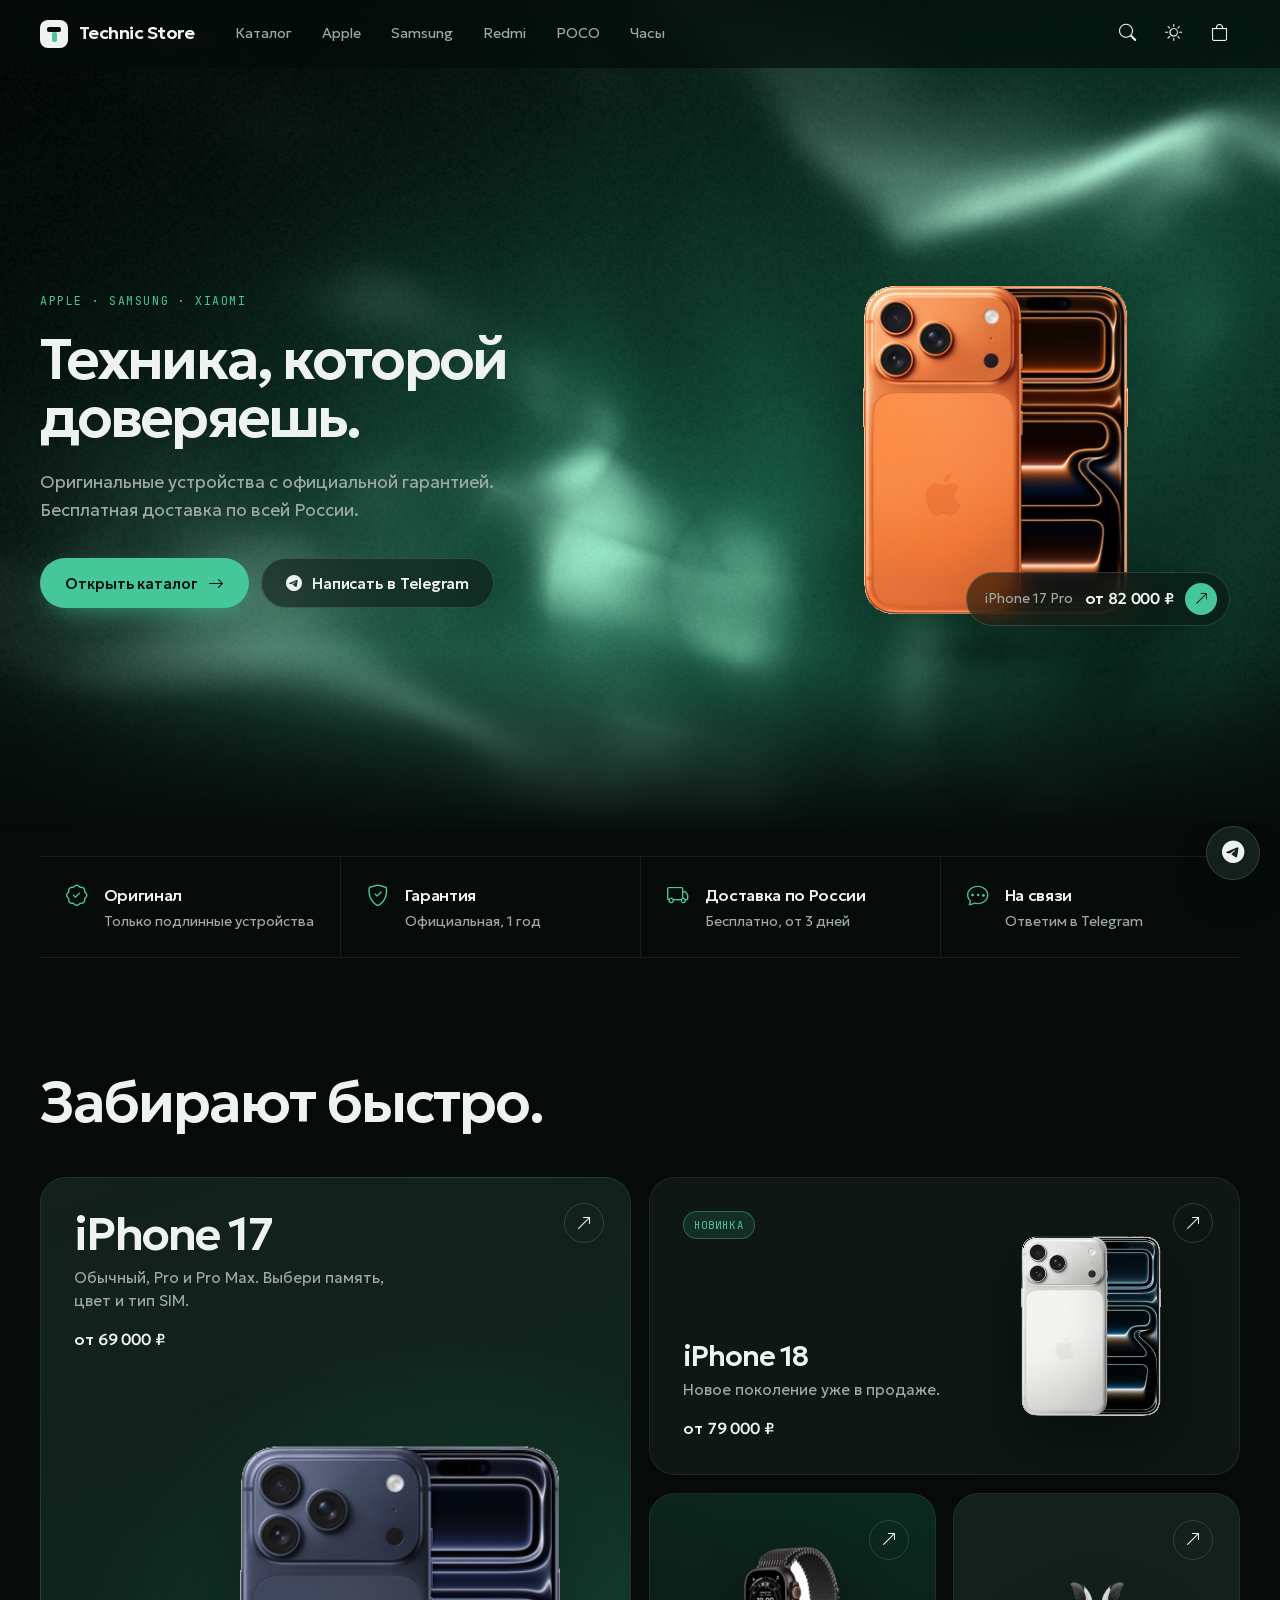
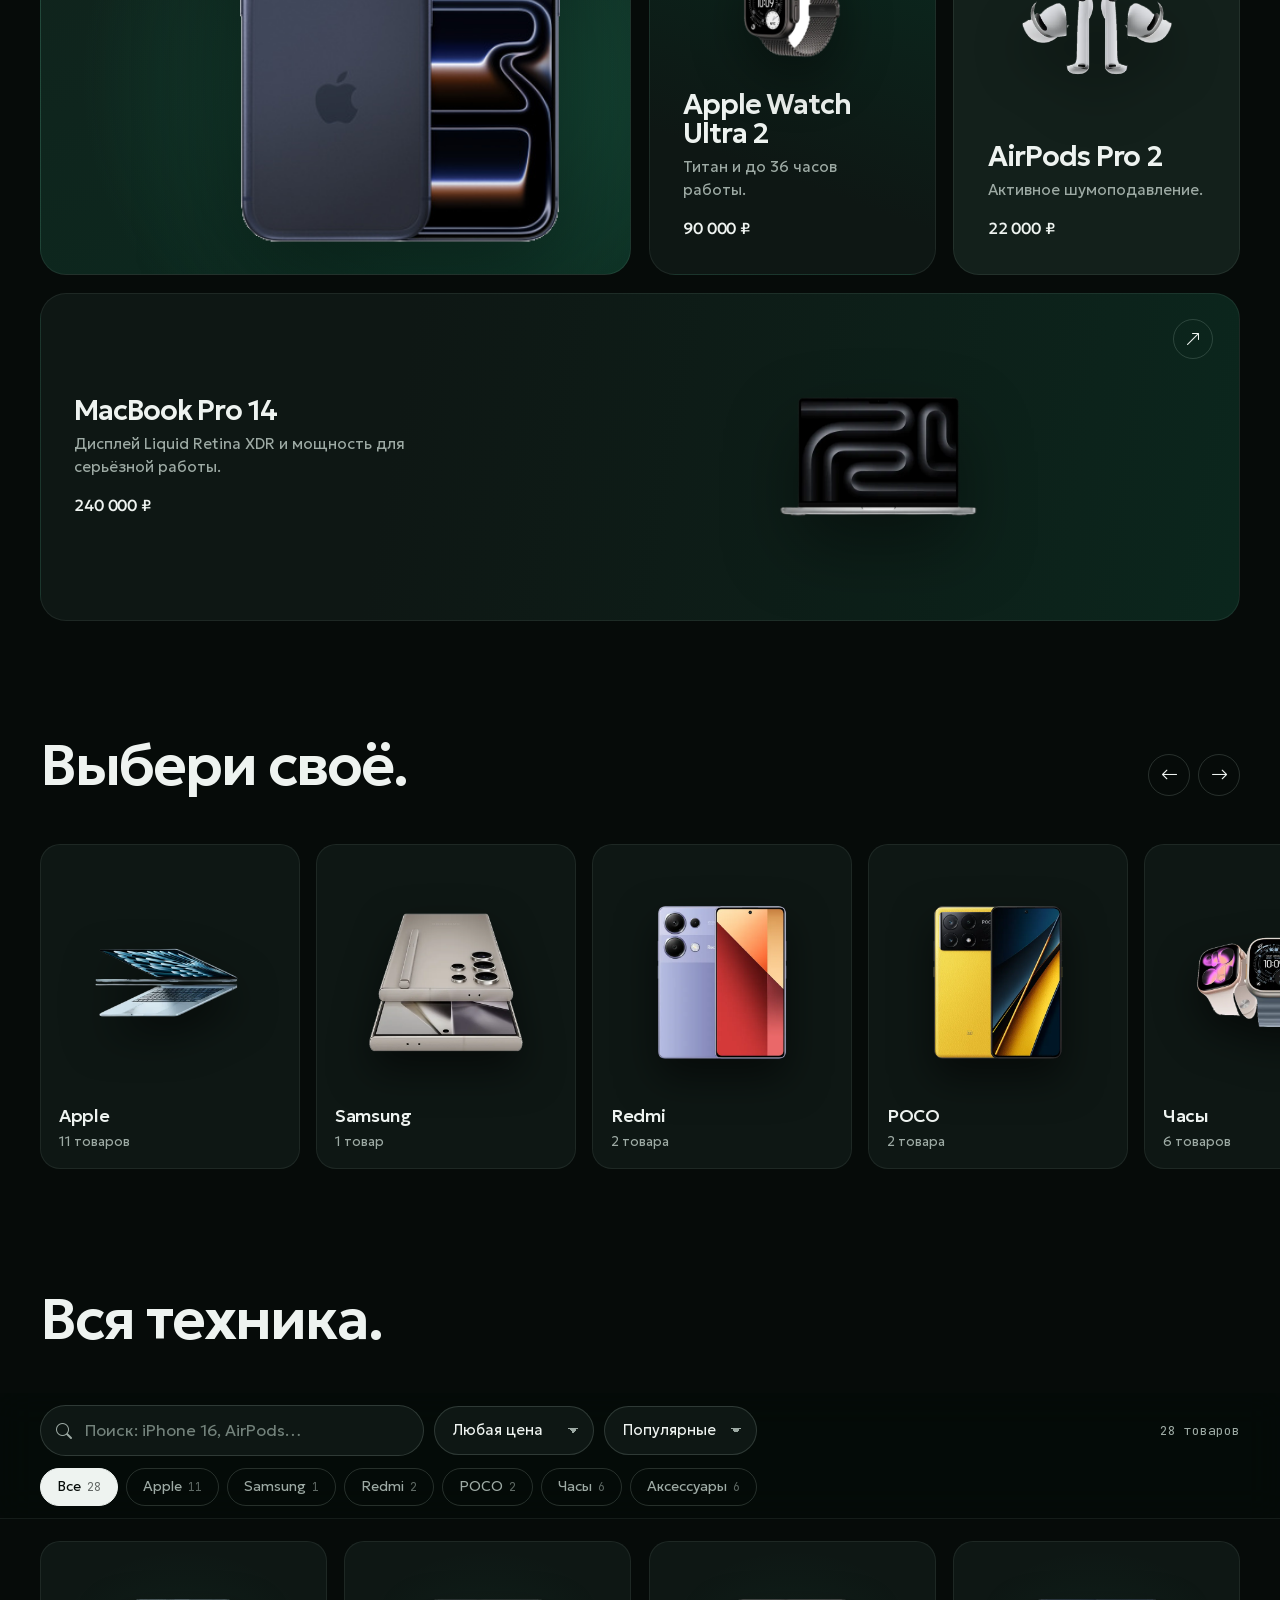
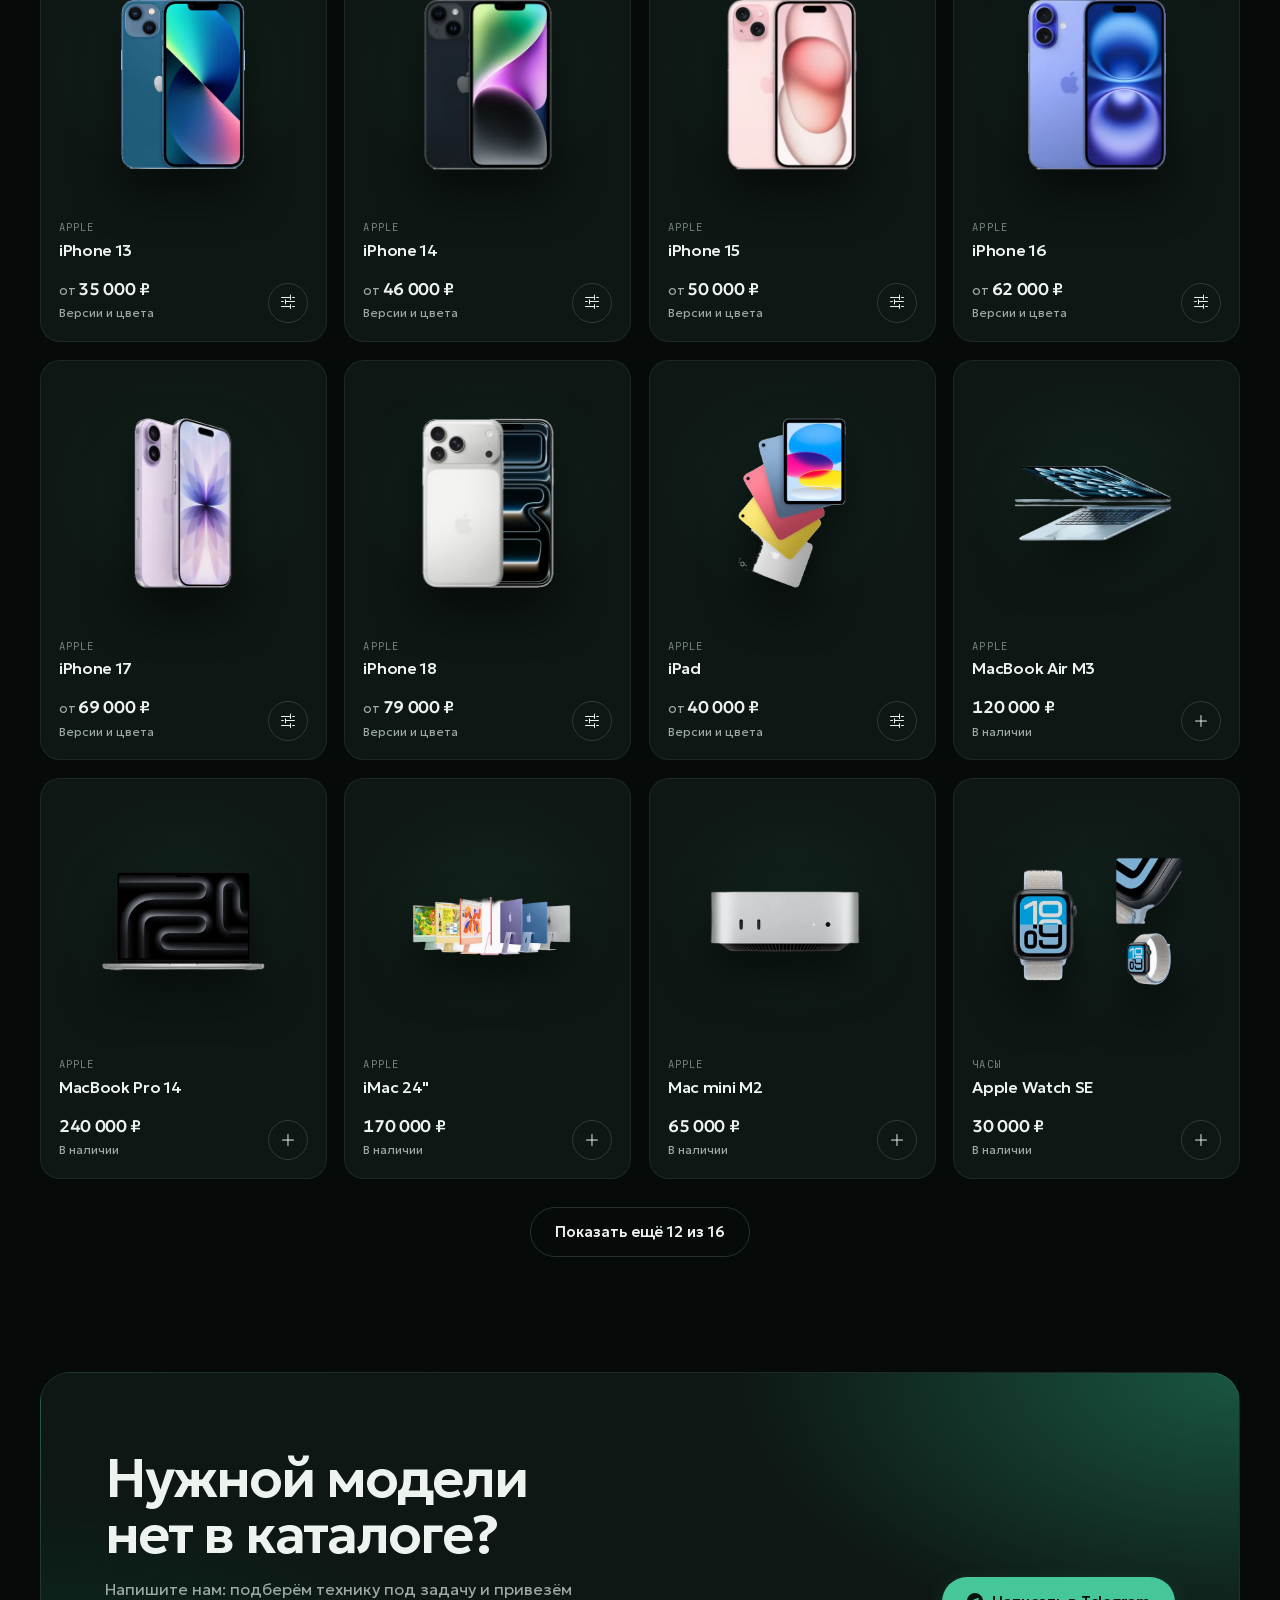
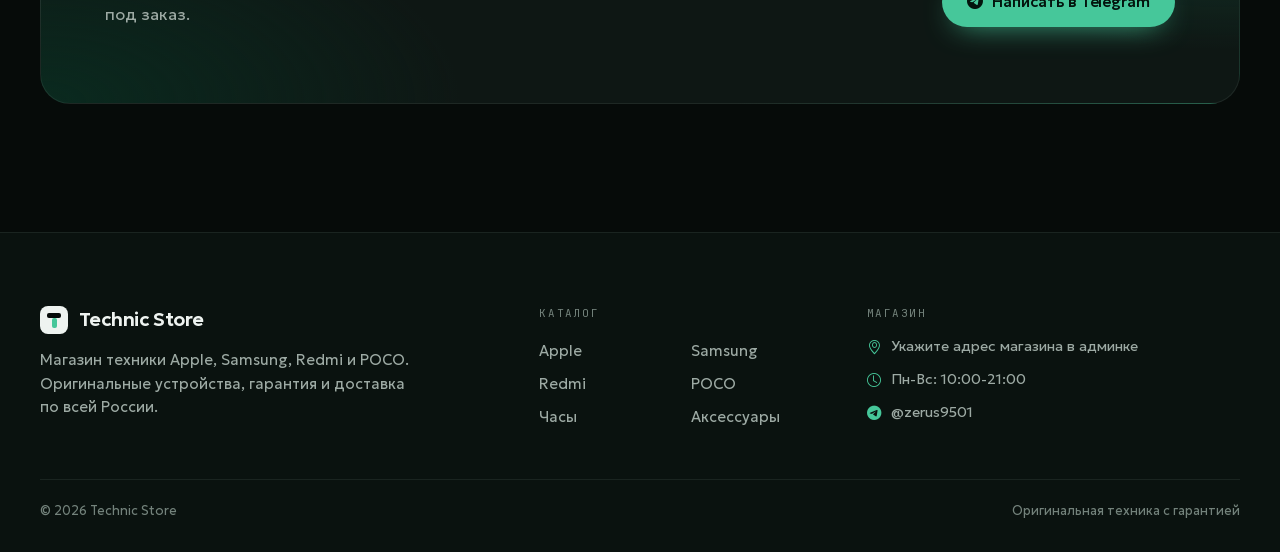
==== commit 2dd839c8: "Полный редизайн: живой фон, 4 палитры, новый каталог, конфигуратор, корзина, публикация из админки -" ====
--- a/index.html
+++ b/index.html
@@ -1,520 +1,510 @@
 <!DOCTYPE html>
 <html lang="ru">
 <head>
-    <meta charset="UTF-8">
-    <meta name="viewport" content="width=device-width, initial-scale=1">
-    <title>Technic Store — техника с характером</title>
-    <meta name="description" content="Technic Store. Оригинальная техника Apple, Samsung, Redmi, POCO. Официальная гарантия и доставка по всей России.">
-    <link rel="stylesheet" href="https://cdn.jsdelivr.net/npm/bootstrap@5/dist/css/bootstrap.min.css">
-    <link rel="stylesheet" href="https://cdn.jsdelivr.net/npm/bootstrap-icons@1.11.3/font/bootstrap-icons.min.css">
-    <link rel="preconnect" href="https://fonts.googleapis.com">
-    <link rel="preconnect" href="https://fonts.gstatic.com" crossorigin>
-    <link href="https://fonts.googleapis.com/css2?family=Space+Grotesk:wght@500;600;700&family=Manrope:wght@300;400;500;600;700&display=swap" rel="stylesheet">
-    <script>(function(){try{if(localStorage.getItem('zerus_theme')==='light')document.documentElement.setAttribute('data-theme','light');}catch(e){}})();</script>
-    <style>
-        :root{
-            --bg:#0A0A0C; --bg2:#101014; --surface:#141418; --surface2:#1B1B21;
-            --line:rgba(255,255,255,.08); --line2:rgba(255,255,255,.15);
-            --blue:#2F6BFF; --blue-br:#5a86ff; --blue-soft:rgba(47,107,255,.14);
-            --gold:#2F6BFF; --gold-br:#5a86ff; --gold-soft:rgba(47,107,255,.14); /* один акцент — синий */
-            --text:#F5F5F7; --muted:#9A9AA3; --muted2:#6A6A73;
-            --glass:rgba(12,12,15,.72); --glass-strong:rgba(10,10,13,.96); --panel:rgba(255,255,255,.02); --bgglow:#12152B;
-            --r:18px; --rs:12px; --pill:999px;
-            --ease:cubic-bezier(.2,.7,.3,1);
-            --disp:'Space Grotesk',-apple-system,sans-serif;
-            --sans:'Manrope',-apple-system,BlinkMacSystemFont,'Segoe UI',sans-serif;
-        }
-        :root[data-theme="light"]{
-            --bg:#F5F5F7; --bg2:#ECECEF; --surface:#FFFFFF; --surface2:#FFFFFF;
-            --line:rgba(0,0,0,.09); --line2:rgba(0,0,0,.14);
-            --blue:#0A5FE0; --blue-br:#0A5FE0; --blue-soft:rgba(10,95,224,.1);
-            --gold:#0A5FE0; --gold-br:#0A5FE0; --gold-soft:rgba(10,95,224,.1);
-            --text:#1D1D1F; --muted:#6E6E73; --muted2:#9093A0;
-            --glass:rgba(255,255,255,.78); --glass-strong:rgba(255,255,255,.97); --panel:rgba(0,0,0,.025); --bgglow:#E7ECF5;
-        }
-        *{ box-sizing:border-box; }
-        body{
-            font-family:var(--sans); color:var(--text); font-weight:300; letter-spacing:.1px;
-            background:
-              radial-gradient(1100px 620px at 50% -8%, var(--bgglow) 0%, transparent 60%),
-              radial-gradient(900px 500px at 92% 8%, rgba(62,107,255,.10), transparent 55%),
-              var(--bg) fixed;
-            min-height:100vh; -webkit-font-smoothing:antialiased;
-        }
-        ::selection{ background:var(--blue); color:#fff; }
-        h1,h2,h3,h4,h5,.disp{ font-family:var(--disp); letter-spacing:-.02em; }
-        a{ text-decoration:none; }
-        .wrap{ max-width:1160px; margin:0 auto; padding:0 22px; }
-        .text-secondary{ color:var(--muted)!important; font-weight:300; }
-        .muted{ color:var(--muted); }
-        .eyebrow{ font-family:var(--disp); font-size:.68rem; letter-spacing:.28em; text-transform:uppercase; color:var(--muted); font-weight:600; }
-
-        /* ===== TOP STRIP ===== */
-        .strip{ border-bottom:1px solid var(--line); background:var(--panel); }
-        .strip .wrap{ display:flex; gap:26px; justify-content:center; flex-wrap:wrap; height:38px; align-items:center;
-            font-size:.76rem; color:var(--muted); letter-spacing:.02em; }
-        .strip i{ color:var(--gold); margin-right:7px; }
-
-        /* ===== NAV ===== */
-        .nav-a{ position:sticky; top:0; z-index:100; background:var(--glass); backdrop-filter:blur(16px) saturate(140%); border-bottom:1px solid var(--line); }
-        .nav-a .inner{ display:flex; align-items:center; gap:22px; height:62px; }
-        .nav-a .logo{ font-family:var(--disp); font-weight:700; font-size:1.2rem; color:var(--text); letter-spacing:-.01em; display:flex; align-items:center; gap:8px; }
-        .nav-a .logo .dot{ width:7px; height:7px; border-radius:50%; background:var(--gold); box-shadow:0 0 10px var(--gold); }
-        .nav-a nav{ display:flex; gap:26px; }
-        .nav-a nav a{ color:var(--text); opacity:.72; font-size:.84rem; font-weight:400; letter-spacing:.02em; cursor:pointer; position:relative; padding:4px 0; transition:opacity .25s; }
-        .nav-a nav a::after{ content:''; position:absolute; left:0; bottom:-2px; width:0; height:1.5px; background:var(--blue); transition:width .3s var(--ease); }
-        .nav-a nav a:hover{ opacity:1; } .nav-a nav a:hover::after{ width:100%; }
-        .nav-a nav a.active{ opacity:1; color:#fff; } .nav-a nav a.active::after{ width:100%; background:var(--gold); }
-        .nav-a .sp{ margin-left:auto; }
-        .nav-a .act{ display:flex; align-items:center; gap:18px; }
-        .nav-a .act a, .nav-a .act button{ color:var(--text); opacity:.82; font-size:1.1rem; background:none; border:none; cursor:pointer; position:relative; display:inline-flex; align-items:center; transition:opacity .2s,color .2s; }
-        .nav-a .act a:hover, .nav-a .act button:hover{ opacity:1; color:var(--blue-br); }
-        .cart-c{ position:absolute; top:-7px; right:-11px; min-width:17px; height:17px; padding:0 4px; border-radius:var(--pill); background:var(--gold); color:#fff; font-size:.62rem; font-weight:700; display:grid; place-items:center; font-family:var(--sans); }
-        .burger{ display:none; font-size:1.3rem; background:none; border:none; color:var(--text); }
-
-        /* ===== BUTTONS ===== */
-        .btn-b{ display:inline-flex; align-items:center; gap:9px; background:var(--blue); color:#fff; border:none; border-radius:var(--pill);
-            padding:12px 26px; font-weight:500; font-size:.9rem; letter-spacing:.01em; cursor:pointer; transition:transform .2s var(--ease), background .25s, box-shadow .25s;
-            box-shadow:0 8px 26px -10px rgba(62,107,255,.7); }
-        .btn-b:hover{ background:var(--blue-br); color:#fff; transform:translateY(-1px); box-shadow:0 14px 34px -10px rgba(62,107,255,.8); }
-        .btn-g{ display:inline-flex; align-items:center; gap:9px; background:transparent; color:var(--gold); border:1px solid var(--gold); border-radius:var(--pill);
-            padding:11px 24px; font-weight:500; font-size:.9rem; cursor:pointer; transition:background .25s,color .25s,transform .2s; }
-        .btn-g:hover{ background:var(--gold); color:#fff; transform:translateY(-1px); }
-        .btn-o{ display:inline-flex; align-items:center; gap:9px; background:transparent; color:var(--text); border:1px solid var(--line2); border-radius:var(--pill);
-            padding:11px 24px; font-weight:500; font-size:.9rem; cursor:pointer; transition:border-color .25s,color .25s; }
-        .btn-o:hover{ border-color:var(--blue); color:var(--blue-br); }
-        .btn-b i, .btn-g i{ transition:transform .25s var(--ease); }
-        .btn-b:hover i, .btn-g:hover i{ transform:translateX(3px); }
-
-        /* ===== HERO ===== */
-        .hero{ position:relative; overflow:hidden; border-bottom:1px solid var(--line); }
-        .hero .bg{ position:absolute; inset:0; background:url("images/hero-bg.jpg") center/cover no-repeat; opacity:.5; transform:scale(1.04); transition:opacity .4s ease; }
-        .hero::after{ content:''; position:absolute; inset:0; transition:background .4s ease;
-            background:linear-gradient(90deg, rgba(8,8,16,.95) 0%, rgba(8,8,16,.72) 46%, rgba(8,8,16,.4) 100%),
-                       linear-gradient(0deg, var(--bg) 2%, transparent 42%); }
-        /* светлая тема: заставка мягкая, без чёрного пятна, текст читается */
-        :root[data-theme="light"] .hero .bg{ opacity:.3; }
-        :root[data-theme="light"] .hero::after{
-            background:linear-gradient(90deg, rgba(245,245,247,.9) 0%, rgba(245,245,247,.72) 46%, rgba(245,245,247,.48) 100%),
-                       linear-gradient(0deg, var(--bg) 2%, transparent 42%); }
-        .hero .wrap{ position:relative; z-index:2; padding:110px 22px 96px; }
-        .hero h1{ font-size:clamp(2.9rem,7vw,5.4rem); font-weight:700; line-height:.98; margin:18px 0 0; max-width:14ch; }
-        .hero h1 .ac{ color:var(--blue-br); }
-        .hero-edit{ display:none; }
-        body.cms-admin-on .hero-edit{ display:inline-flex; align-items:center; gap:7px; position:absolute; top:16px; right:16px; z-index:4;
-            padding:9px 14px; border-radius:10px; background:var(--blue); color:#fff; font-size:.72rem; font-weight:600; letter-spacing:.02em; cursor:pointer;
-            box-shadow:0 12px 28px -10px rgba(0,0,0,.6); }
-        body.cms-admin-on .hero-edit:hover{ background:var(--blue-br); }
-        .hero p{ color:var(--muted); font-size:1.08rem; font-weight:300; margin:20px 0 30px; max-width:46ch; line-height:1.55; }
-        .hero .cta{ display:flex; gap:12px; flex-wrap:wrap; }
-
-        /* ===== SECTION HEADINGS ===== */
-        .sec-h{ font-size:clamp(1.7rem,3.6vw,2.5rem); font-weight:600; margin:0; letter-spacing:-.02em; }
-        .sec-h .mut{ color:var(--muted2); }
-        .sec-top{ margin:64px 0 24px; }
-
-        /* ===== TRUST ===== */
-        .trust{ display:grid; grid-template-columns:repeat(4,1fr); gap:1px; background:var(--line);
-            border:1px solid var(--line); border-radius:var(--r); overflow:hidden; margin-top:-38px; position:relative; z-index:6;
-            box-shadow:0 30px 70px -30px rgba(0,0,0,.9); }
-        .trust .it{ background:var(--surface); padding:22px 20px; display:flex; gap:14px; align-items:center; }
-        .trust .it i{ font-size:1.5rem; color:var(--gold); }
-        .trust .it .t{ font-family:var(--disp); font-weight:600; font-size:.96rem; }
-        .trust .it .s{ color:var(--muted); font-size:.78rem; margin-top:2px; }
-
-        /* ===== PROMO (split) ===== */
-        .promo{ position:relative; overflow:hidden; border:1px solid var(--line); border-radius:var(--r);
-            background:linear-gradient(120deg, var(--surface2), var(--surface) 70%); display:grid; grid-template-columns:1fr auto; align-items:center; gap:24px;
-            padding:40px 44px; cursor:pointer; transition:border-color .3s, transform .3s var(--ease), box-shadow .3s; }
-        .promo:hover{ border-color:rgba(62,107,255,.4); transform:translateY(-3px); box-shadow:0 30px 70px -34px rgba(0,0,0,.9); }
-        .promo::before{ content:''; position:absolute; left:0; top:0; bottom:0; width:3px; background:linear-gradient(var(--gold),transparent); }
-        .promo .lbl-soon{ display:inline-block; font-family:var(--disp); font-size:.66rem; letter-spacing:.24em; text-transform:uppercase; color:var(--gold); border:1px solid var(--gold-soft); background:var(--gold-soft); padding:5px 12px; border-radius:var(--pill); margin-bottom:14px; }
-        .promo h3{ font-size:clamp(1.8rem,3.6vw,2.6rem); font-weight:700; margin:0 0 8px; }
-        .promo p{ color:var(--muted); margin:0 0 18px; font-weight:300; max-width:40ch; }
-        .promo .pimg{ width:clamp(150px,26vw,250px); }
-        .promo .pimg img{ width:100%; max-height:210px; object-fit:contain; filter:drop-shadow(0 22px 30px rgba(0,0,0,.6)); transition:transform .5s var(--ease); }
-        .promo:hover .pimg img{ transform:scale(1.05) rotate(-1deg); }
-        .price-from{ font-family:var(--disp); font-weight:600; }
-        .price-from b{ color:var(--gold); font-weight:700; }
-
-        /* ===== CATEGORIES ===== */
-        .cat-row{ display:flex; gap:14px; overflow-x:auto; padding:4px 2px 10px; scrollbar-width:none; }
-        .cat-row::-webkit-scrollbar{ display:none; }
-        .cat-item{ flex:0 0 auto; width:132px; cursor:pointer; text-align:center; }
-        .cat-tile{ height:132px; border:1px solid var(--line); border-radius:var(--r); background:var(--surface);
-            display:grid; place-items:center; margin-bottom:11px; transition:border-color .25s, transform .25s var(--ease), background .25s; }
-        .cat-item:hover .cat-tile{ transform:translateY(-4px); border-color:var(--line2); background:var(--surface2); }
-        .cat-item.active .cat-tile{ border-color:var(--gold); box-shadow:inset 0 0 0 1px var(--gold-soft); }
-        .cat-tile img{ max-width:76px; max-height:76px; object-fit:contain; filter:drop-shadow(0 10px 14px rgba(0,0,0,.5)); }
-        .cat-item .lbl{ font-size:.86rem; font-weight:500; letter-spacing:.02em; }
-        .cat-item.active .lbl{ color:var(--gold); }
-
-        /* ===== FEATURE CARDS ===== */
-        .feature{ position:relative; border:1px solid var(--line); border-radius:var(--r); background:var(--surface);
-            min-height:320px; display:flex; flex-direction:column; align-items:center; justify-content:center; text-align:center; padding:32px;
-            transition:transform .35s var(--ease), border-color .35s, box-shadow .35s; overflow:hidden; }
-        .feature:hover{ transform:translateY(-6px); border-color:rgba(62,107,255,.4); box-shadow:0 30px 64px -32px rgba(0,0,0,.9); }
-        .feature img{ max-width:100%; max-height:210px; object-fit:contain; filter:drop-shadow(0 18px 24px rgba(0,0,0,.55)); transition:transform .5s var(--ease); }
-        .feature:hover img{ transform:scale(1.05); }
-        .feature h3{ font-size:1.3rem; font-weight:600; margin:18px 0 4px; }
-        .feature p{ color:var(--muted); font-size:.88rem; margin-bottom:16px; font-weight:300; }
-        .tag{ position:absolute; top:16px; left:16px; font-family:var(--disp); font-size:.64rem; letter-spacing:.22em; text-transform:uppercase; color:var(--blue-br);
-            border:1px solid var(--blue-soft); background:var(--blue-soft); padding:5px 12px; border-radius:var(--pill); font-weight:600; }
-
-        /* ===== CATALOG ===== */
-        .catalog{ border:1px solid var(--line); border-radius:var(--r); background:rgba(255,255,255,.015); padding:10px 26px 30px; margin-top:22px; }
-        .filters{ display:flex; gap:8px; flex-wrap:wrap; margin:6px 0 10px; }
-        .fbtn{ border:1px solid var(--line2); background:transparent; color:var(--muted); border-radius:var(--pill); padding:8px 18px; font-size:.82rem; cursor:pointer; transition:.2s; }
-        .fbtn:hover{ color:var(--text); border-color:var(--text); }
-        .fbtn.active{ background:var(--blue); color:#fff; border-color:var(--blue); }
-        .cat-title{ font-family:var(--disp); font-size:1.05rem; font-weight:600; letter-spacing:.02em; color:var(--muted); display:flex; align-items:center; gap:10px; margin:26px 0 16px; }
-        .cat-title i{ color:var(--gold); font-size:1rem; }
-
-        .pcard{ height:100%; border:1px solid var(--line); border-radius:var(--rs); background:var(--surface); overflow:hidden; cursor:pointer;
-            display:flex; flex-direction:column; text-align:center; padding:18px 16px 20px; transition:transform .3s var(--ease), border-color .3s, box-shadow .3s; }
-        .pcard:hover{ transform:translateY(-6px); border-color:rgba(62,107,255,.45); box-shadow:0 26px 54px -30px rgba(0,0,0,.9); }
-        .pcard .pimg{ position:relative; height:196px; display:grid; place-items:center; margin-bottom:12px; }
-        .pcard .pimg::before{ content:''; position:absolute; inset:8% 12% 24%; border-radius:28px; z-index:0;
-            background:radial-gradient(130% 120% at 50% 16%, var(--gold-soft), transparent 60%); opacity:.7; transition:opacity .45s var(--ease); }
-        .pcard .pimg::after{ content:''; position:absolute; bottom:16px; left:50%; width:58%; height:16px; margin-left:-29%;
-            background:radial-gradient(ellipse at center, rgba(0,0,0,.4), transparent 72%); filter:blur(6px); border-radius:50%; z-index:0;
-            transition:transform .45s var(--ease), opacity .45s; will-change:transform; }
-        .pcard .pimg img{ position:relative; z-index:1; max-height:150px; max-width:82%; object-fit:contain;
-            filter:drop-shadow(0 20px 24px rgba(0,0,0,.45)); transition:transform .45s var(--ease), filter .45s;
-            will-change:transform; transform:translateZ(0); backface-visibility:hidden; }
-        .pcard:hover .pimg img{ transform:translate3d(0,-10px,0) scale(1.06); filter:drop-shadow(0 32px 34px rgba(0,0,0,.55)); }
-        .pcard:hover .pimg::before{ opacity:1; }
-        .pcard:hover .pimg::after{ transform:scaleX(.8); opacity:.82; }
-        .pcard .pn{ font-family:var(--disp); font-weight:600; font-size:.98rem; margin-bottom:6px; }
-        .pcard .pp{ font-size:1.08rem; font-weight:600; font-family:var(--disp); }
-        .pcard .pp .from{ color:var(--muted2); font-weight:400; font-size:.82rem; margin-right:4px; }
-        .pcard .sub{ color:var(--muted2); font-size:.76rem; margin-top:3px; }
-        .pcard .stk{ font-size:.78rem; margin-top:8px; display:flex; align-items:center; justify-content:center; gap:6px; }
-        .pcard .stk .d{ width:6px; height:6px; border-radius:50%; }
-        .pcard .in{ color:#6fcf97; } .pcard .in .d{ background:#6fcf97; }
-        .pcard .out{ color:#e06a5a; } .pcard .out .d{ background:#e06a5a; }
-        .pcard .soon-p{ color:var(--gold); } .pcard .soon-p .d{ background:var(--gold); }
-        .pcard .more{ color:var(--blue-br); font-size:.84rem; font-weight:500; margin-top:12px; display:inline-flex; align-items:center; gap:5px; justify-content:center; }
-        .empty-msg{ color:var(--muted); padding:40px 0; text-align:center; }
-        .catbar{ display:flex; gap:9px; overflow-x:auto; padding:4px 0 16px; scrollbar-width:none; }
-        .catbar::-webkit-scrollbar{ display:none; }
-        .catpill{ flex:0 0 auto; font-size:.78rem; letter-spacing:.02em; color:var(--muted); padding:9px 18px; border:1px solid var(--line2); border-radius:var(--pill); background:transparent; white-space:nowrap; cursor:pointer; transition:.2s; }
-        .catpill:hover{ color:var(--text); border-color:var(--text); }
-        .catpill.on{ background:var(--gold); color:#fff; border-color:var(--gold); }
-        .pcard{ position:relative; }
-        .pcard-adm{ position:absolute; top:10px; right:10px; z-index:4; display:flex; gap:6px; }
-        .pcard-adm button{ width:32px; height:32px; display:grid; place-items:center; border:none; border-radius:8px; background:var(--blue); color:#fff; cursor:pointer; font-size:.9rem; transition:.2s; }
-        .pcard-adm button:hover{ filter:brightness(1.08); }
-
-        /* ===== FOOTER ===== */
-        footer{ border-top:1px solid var(--line); margin-top:70px; background:var(--panel); }
-        footer .wrap{ padding:56px 22px 34px; }
-        footer .fb{ font-family:var(--disp); font-weight:700; font-size:1.3rem; display:flex; align-items:center; gap:8px; }
-        footer .fb .dot{ width:7px; height:7px; border-radius:50%; background:var(--gold); }
-        footer p{ color:var(--muted); font-weight:300; font-size:.9rem; margin-top:12px; max-width:34ch; }
-        footer .fh{ font-family:var(--disp); font-size:.68rem; letter-spacing:.2em; text-transform:uppercase; color:var(--muted2); margin-bottom:14px; }
-        footer a.fl{ display:flex; align-items:center; gap:8px; color:var(--muted); font-size:.9rem; margin-bottom:10px; transition:color .2s; cursor:pointer; }
-        footer a.fl:hover{ color:var(--gold); }
-        footer .fbot{ border-top:1px solid var(--line); margin-top:36px; padding-top:22px; color:var(--muted2); font-size:.78rem; display:flex; justify-content:space-between; flex-wrap:wrap; gap:10px; }
-
-        /* ===== INTRO (сборка букв) ===== */
-        #intro{ position:fixed; inset:0; z-index:9999; overflow:hidden;
-            background:radial-gradient(circle at 50% 38%, #10152A, #060609 72%);
-            display:flex; flex-direction:column; align-items:center; justify-content:center; perspective:1200px;
-            transition:opacity 1s ease, transform 1s ease, filter 1s ease; }
-        #intro.hide{ opacity:0; transform:scale(1.12); filter:blur(14px); pointer-events:none; }
-        #intro .glow{ position:absolute; border-radius:50%; filter:blur(90px); opacity:.5; pointer-events:none; }
-        #intro .glow.g1{ width:460px; height:460px; background:var(--blue); top:12%; left:14%; animation:gl1 9s ease-in-out infinite; }
-        #intro .glow.g2{ width:520px; height:520px; background:var(--gold); bottom:8%; right:12%; animation:gl2 11s ease-in-out infinite; opacity:.32; }
-        #intro .glow.g3{ width:360px; height:360px; background:#2746b8; top:44%; left:52%; animation:gl3 13s ease-in-out infinite; }
-        @keyframes gl1{ 50%{ transform:translate(70px,50px) scale(1.18);} }
-        @keyframes gl2{ 50%{ transform:translate(-60px,-40px) scale(1.12);} }
-        @keyframes gl3{ 50%{ transform:translate(-50px,40px) scale(1.2);} }
-        #intro .dot-p{ position:absolute; width:3px; height:3px; border-radius:50%; background:#fff; box-shadow:0 0 8px #cfe0ff; opacity:0; animation:rise linear infinite; }
-        @keyframes rise{ 0%{ transform:translateY(60px); opacity:0;} 14%{ opacity:.65;} 86%{ opacity:.5;} 100%{ transform:translateY(-150px); opacity:0;} }
-        .intro-name{ position:relative; display:flex; flex-wrap:wrap; justify-content:center;
-            font-family:var(--disp); font-size:clamp(2.3rem,8.5vw,6rem); font-weight:700; letter-spacing:-.03em;
-            transform-style:preserve-3d; filter:drop-shadow(0 6px 30px rgba(62,107,255,.3)); }
-        .intro-name .ch{ display:inline-block; white-space:pre; opacity:0;
-            background:linear-gradient(120deg,#ffffff 0%,#9db8ff 26%,#ffffff 50%,#dcc08a 76%,#ffffff 100%);
-            background-size:300% 100%; -webkit-background-clip:text; background-clip:text; -webkit-text-fill-color:transparent; color:transparent;
-            transform:translate3d(var(--x),var(--y),var(--z)) rotateX(var(--rx)) rotateY(var(--ry)) scale(.45); filter:blur(14px);
-            transition:transform 1.2s cubic-bezier(.19,1,.22,1), opacity .9s ease, filter 1s ease; }
-        .intro-name.go .ch{ opacity:1; transform:none; filter:blur(0); animation:shine 3.4s linear .2s infinite; }
-        @keyframes shine{ to{ background-position:-200% 0; } }
-        .intro-line{ width:min(70%,420px); height:2px; margin-top:28px; transform:scaleX(0); transform-origin:center;
-            background:linear-gradient(90deg, transparent, var(--blue), var(--gold), transparent); transition:transform 1s cubic-bezier(.19,1,.22,1) .2s; }
-        #intro.ready .intro-line{ transform:scaleX(1); }
-        .intro-tag{ margin-top:18px; color:var(--muted); letter-spacing:.28em; text-transform:uppercase; font-size:clamp(.62rem,2vw,.76rem);
-            opacity:0; transform:translateY(14px); transition:opacity .9s ease .3s, transform .9s ease .3s; }
-        #intro.ready .intro-tag{ opacity:1; transform:none; }
-
-        /* ===== MOBILE ===== */
-        @media(max-width:860px){
-            .nav-a nav{ display:none; }
-            .burger{ display:block; }
-            .trust{ grid-template-columns:1fr 1fr; }
-            .promo{ grid-template-columns:1fr; text-align:left; }
-            .promo .pimg{ width:min(60%,220px); }
-            .mnav{ display:flex; }
-        }
-        @media(max-width:560px){
-            .hero .wrap{ padding:84px 22px 64px; }
-            .trust{ grid-template-columns:1fr; margin-top:-20px; }
-            .promo{ padding:28px 24px; }
-            .sec-top{ margin:46px 0 18px; }
-        }
-        @media(prefers-reduced-motion:reduce){
-            *{ animation:none!important; }
-            .intro-name .ch{ transition:opacity .4s!important; transform:none!important; filter:none!important; }
-        }
-
-        /* мобильное меню */
-        .mnav{ display:none; position:fixed; inset:0; z-index:200; background:var(--glass-strong); backdrop-filter:blur(14px);
-            flex-direction:column; align-items:center; justify-content:center; gap:6px; opacity:0; pointer-events:none; transition:opacity .3s; }
-        .mnav.open{ opacity:1; pointer-events:auto; }
-        .mnav a{ font-family:var(--disp); font-size:1.6rem; color:var(--text); padding:12px; }
-        .mnav .mx{ position:absolute; top:22px; right:26px; font-size:1.6rem; color:var(--muted); background:none; border:none; }
-    </style>
+<meta charset="UTF-8">
+<meta name="viewport" content="width=device-width, initial-scale=1, viewport-fit=cover">
+<title>Technic Store · оригинальная техника Apple, Samsung и Xiaomi</title>
+<meta name="description" content="Technic Store: оригинальные iPhone, Apple Watch, MacBook, Samsung, Redmi и POCO. Официальная гарантия, бесплатная доставка по всей России.">
+<meta name="theme-color" content="#060B09">
+<meta property="og:type" content="website">
+<meta property="og:title" content="Technic Store · оригинальная техника">
+<meta property="og:description" content="iPhone, Apple Watch, MacBook, Samsung, Redmi и POCO с гарантией и бесплатной доставкой по России.">
+<meta property="og:image" content="https://abubakarov-kerim.github.io/zerus-store/images/ip17pro_cosmic-orange.png">
+<link rel="icon" href="data:image/svg+xml,%3Csvg xmlns='http://www.w3.org/2000/svg' viewBox='0 0 28 28'%3E%3Crect width='28' height='28' rx='8' fill='%23EEF3F0'/%3E%3Crect x='7' y='7' width='14' height='5' rx='2' fill='%23060B09'/%3E%3Crect x='11.5' y='12' width='5' height='10' rx='2' fill='%2346C79A'/%3E%3C/svg%3E">
+<link rel="preload" href="fonts/geologica-cyr.woff2" as="font" type="font/woff2" crossorigin>
+<link rel="preload" href="images/ip17pro_cosmic-orange.png" as="image" fetchpriority="high">
+<link rel="stylesheet" href="assets/fonts.css?v=2026-10-17.1">
+<link rel="stylesheet" href="assets/icons.css?v=2026-10-17.1">
+<link rel="stylesheet" href="assets/app.css?v=2026-10-17.1">
+<script>
+/* Версия сайта. При каждой публикации кода менять TECH_BUILD (и ?v= у файлов) на всех страницах:
+   у посетителей со старой сохранённой копией сайт сам обновится. */
+var TECH_BUILD='2026-10-17.1';
+(function(d){ d.className+=' js';
+  try{ var t=localStorage.getItem('zerus_theme')||localStorage.getItem('zerus_theme_def'); if(t==='light') d.setAttribute('data-theme','light');
+    var p=sessionStorage.getItem('zerus_pal_preview')||localStorage.getItem('zerus_palette'); if(p&&p!=='malachite') d.setAttribute('data-palette',p); }catch(e){}
+})(document.documentElement);
+(function(){
+  if(location.protocol.indexOf('http')!==0 || !window.fetch) return;
+  fetch(location.pathname+'?_='+Date.now(),{cache:'no-store'}).then(function(r){ return r.ok?r.text():''; }).then(function(t){
+    var m=t.match(/TECH_BUILD='([^']+)'/); if(!m || m[1]===TECH_BUILD) return;
+    try{ if(sessionStorage.getItem('tech_upd')===m[1]) return; sessionStorage.setItem('tech_upd',m[1]); }catch(e){ return; }
+    location.replace(location.pathname+'?v='+encodeURIComponent(m[1])+location.hash);
+  }).catch(function(){});
+})();
+</script>
+<style>
+/* ===== ЗАСТАВКА ===== */
+#intro{ position:fixed; inset:0; z-index:9000; background:var(--bg); display:grid; place-items:center; cursor:pointer;
+  clip-path:inset(0 0 0 0); transition:clip-path 1s cubic-bezier(.76,0,.24,1); }
+#intro.out{ clip-path:inset(0 0 100% 0); }
+.in-box{ display:flex; flex-direction:column; align-items:center; gap:26px; }
+.in-mark{ width:64px; height:64px; border-radius:18px; transform:scale(.6) rotate(-8deg); opacity:0; transition:transform 1s var(--ease), opacity .6s; }
+.in-mark::before{ left:16px; top:16px; width:32px; height:11px; border-radius:4px; }
+.in-mark::after{ left:26.5px; top:27px; width:11px; height:23px; border-radius:4px; transform:scaleY(0); transform-origin:top; transition:transform .7s var(--ease) .45s; }
+#intro.go .in-mark{ transform:none; opacity:1; } #intro.go .in-mark::after{ transform:none; }
+.in-word{ display:flex; gap:.28em; font-size:clamp(2.2rem,7vw,4.6rem); font-weight:560; letter-spacing:-.045em; line-height:1.1; }
+.in-word span{ display:block; overflow:hidden; padding-bottom:.08em; }
+.in-word span i{ display:block; font-style:normal; transform:translateY(105%); transition:transform 1s var(--ease); }
+.in-word span:nth-child(2) i{ transition-delay:.08s; color:var(--mut); }
+#intro.go .in-word span i{ transform:none; transition-delay:.25s; } #intro.go .in-word span:nth-child(2) i{ transition-delay:.33s; }
+.in-bar{ width:min(220px,50vw); height:2px; border-radius:2px; background:var(--line2); overflow:hidden; }
+.in-bar i{ display:block; height:100%; background:var(--ac); transform:scaleX(0); transform-origin:left; transition:transform 1.3s cubic-bezier(.65,0,.35,1) .2s; }
+#intro.go .in-bar i{ transform:none; }
+
+/* ===== ПЕРВЫЙ ЭКРАН ===== */
+.hero{ position:relative; overflow:hidden; isolation:isolate; min-height:min(calc(100svh - var(--nav-h)), 900px); display:flex; align-items:center; margin-top:calc(-1 * var(--nav-h)); padding-top:var(--nav-h); }
+.silk{ position:absolute; inset:0; width:100%; height:100%; z-index:-3; display:block; opacity:0; transition:opacity 1.6s ease; background:var(--bg); }
+.silk.on{ opacity:1; }
+.silk.nogl{ opacity:1; background:radial-gradient(70% 80% at 78% 30%, var(--s2), transparent 60%), radial-gradient(90% 90% at 60% 80%, var(--s1), transparent 70%), var(--s0); }
+.hero-photo{ position:absolute; inset:0; z-index:-2; background:center/cover no-repeat; }
+.hero-photo::after{ content:''; position:absolute; inset:0; background:linear-gradient(90deg, var(--bg) 0%, color-mix(in srgb, var(--bg) 70%, transparent) 45%, color-mix(in srgb, var(--bg) 20%, transparent) 100%); }
+.hero-fade{ position:absolute; left:0; right:0; bottom:0; height:22%; z-index:-1; background:linear-gradient(to bottom, transparent, var(--bg)); pointer-events:none; }
+.hero-in{ display:grid; grid-template-columns:minmax(0,1.15fr) minmax(0,.85fr); align-items:center; gap:clamp(24px,4vw,64px); padding-block:clamp(36px,7vh,88px); }
+.hero h1{ font-size:clamp(2.6rem,4.5vw,4.4rem); font-weight:560; letter-spacing:-.05em; line-height:1.02; margin-top:20px; max-width:16ch; }
+.hero-sub{ margin-top:22px; color:var(--mut); font-size:clamp(1.02rem,1.35vw,1.18rem); line-height:1.6; max-width:40ch; }
+.hero-cta{ display:flex; gap:12px; flex-wrap:wrap; margin-top:34px; }
+.hero-edit{ position:absolute; top:calc(var(--nav-h) + 16px); right:16px; z-index:5; display:inline-flex; align-items:center; gap:8px; padding:9px 15px; border-radius:var(--pill);
+  border:none; background:var(--ac); color:var(--ac-ink); font-size:.82rem; font-weight:500; cursor:pointer; }
+body:not(.cms-admin-on) .hero-edit{ display:none; }
+/* витрина товара */
+.hero-stage{ position:relative; display:grid; place-items:center; aspect-ratio:1/1; max-height:min(68vh,620px); justify-self:center; width:100%; perspective:1100px; }
+.stage-glow{ position:absolute; inset:12%; border-radius:50%; background:radial-gradient(closest-side, color-mix(in srgb, var(--s3) 18%, transparent), transparent 72%); filter:blur(10px); }
+.stage-turn{ position:relative; width:86%; height:86%; transform-style:preserve-3d; transform:rotateY(var(--ry,0deg)) rotateX(var(--rx,0deg)); transition:transform .9s var(--ease); }
+.stage-turn img{ width:100%; height:100%; object-fit:contain; filter:drop-shadow(0 40px 46px rgba(0,0,0,.45)); animation:float 7s ease-in-out infinite; }
+:root[data-theme="light"] .stage-turn img{ filter:drop-shadow(0 36px 40px rgba(20,40,30,.22)); }
+@keyframes float{ 50%{ transform:translateY(-12px); } }
+.stage-floor{ position:absolute; bottom:6%; left:22%; right:22%; height:28px; border-radius:50%; background:radial-gradient(closest-side, rgba(0,0,0,.42), transparent); filter:blur(8px); animation:floor 7s ease-in-out infinite; }
+@keyframes floor{ 50%{ transform:scaleX(.86); opacity:.7; } }
+.stage-tag{ position:absolute; right:2%; bottom:14%; display:flex; align-items:center; gap:12px; padding:10px 12px 10px 18px; border-radius:var(--pill);
+  background:color-mix(in srgb, var(--surf) 62%, transparent); border:1px solid var(--line2); -webkit-backdrop-filter:blur(16px) saturate(150%); backdrop-filter:blur(16px) saturate(150%);
+  box-shadow:0 20px 40px -20px rgba(0,0,0,.5); transition:transform .5s var(--ease), border-color .3s; }
+.stage-tag span{ font-size:.86rem; color:var(--mut); } .stage-tag b{ font-weight:560; font-size:.98rem; letter-spacing:-.02em; }
+.stage-tag i{ width:32px; height:32px; border-radius:50%; display:grid; place-items:center; background:var(--ac); color:var(--ac-ink); font-size:.9rem; transition:transform .4s var(--ease); }
+.hero-stage:hover .stage-tag{ transform:translateY(-3px); border-color:var(--text); }
+.hero-stage:hover .stage-tag i{ transform:rotate(45deg); }
+/* появление первого экрана */
+.js .h-a{ opacity:0; transform:translateY(26px); transition:opacity 1s var(--ease), transform 1.1s var(--ease); }
+.js .hero.live .h-a{ opacity:1; transform:none; }
+.js .hero.live .h-a:nth-child(2){ transition-delay:.08s } .js .hero.live .h-a:nth-child(3){ transition-delay:.16s } .js .hero.live .h-a:nth-child(4){ transition-delay:.24s }
+.js .hero-stage{ opacity:0; transform:scale(.94); transition:opacity 1.2s var(--ease) .2s, transform 1.4s var(--ease) .2s; }
+.js .hero.live .hero-stage{ opacity:1; transform:none; }
+
+/* ===== ПРЕИМУЩЕСТВА ===== */
+.facts{ display:grid; grid-template-columns:repeat(4,1fr); border-top:1px solid var(--line); border-bottom:1px solid var(--line); margin-top:clamp(8px,2vw,24px); }
+.fact{ display:flex; gap:16px; align-items:flex-start; padding:26px clamp(14px,2vw,26px); }
+.fact + .fact{ border-left:1px solid var(--line); }
+.fact i{ font-size:1.35rem; color:var(--ac); line-height:1; margin-top:2px; }
+.fact .t{ font-weight:500; font-size:1rem; letter-spacing:-.02em; }
+.fact .s{ color:var(--mut); font-size:.88rem; margin-top:3px; line-height:1.45; }
+
+/* ===== ХИТЫ (бенто) ===== */
+.bento{ display:grid; grid-template-columns:repeat(4,minmax(0,1fr)); grid-auto-rows:minmax(250px,auto); gap:clamp(10px,1.4vw,18px); }
+.tile{ position:relative; overflow:hidden; isolation:isolate; border-radius:calc(var(--r) + 6px); border:1px solid var(--line); background:var(--surf); padding:clamp(22px,2.6vw,34px);
+  display:flex; flex-direction:column; transition:transform .6s var(--ease), border-color .4s, box-shadow .6s var(--ease); }
+.tile:hover{ transform:translateY(-4px); border-color:var(--line2); box-shadow:0 40px 80px -50px var(--shade); }
+.tile h3{ font-size:clamp(1.4rem,2.2vw,2rem); font-weight:560; letter-spacing:-.04em; }
+.tile p{ color:var(--mut); margin-top:8px; font-size:.95rem; max-width:34ch; line-height:1.5; }
+.tile .price{ margin-top:14px; font-weight:500; font-size:1rem; letter-spacing:-.01em; }
+.tile .go{ position:absolute; right:clamp(18px,2vw,26px); top:clamp(18px,2vw,26px); width:40px; height:40px; border-radius:50%; display:grid; place-items:center;
+  border:1px solid var(--line2); color:var(--text); transition:background-color .3s, color .3s, transform .5s var(--ease), border-color .3s; }
+.tile:hover .go{ background:var(--ac); border-color:var(--ac); color:var(--ac-ink); transform:rotate(45deg); }
+.tile img{ transition:transform .9s var(--ease); }
+.tile:hover img{ transform:translateY(-6px) scale(1.035); }
+.t-a{ grid-column:span 2; grid-row:span 2; min-height:560px;
+  background:radial-gradient(90% 70% at 70% 72%, color-mix(in srgb, var(--s2) 55%, transparent), transparent 70%), linear-gradient(160deg, var(--surf2), var(--s1) 120%); }
+.t-a .art{ position:absolute; inset:28% -4% -6% 18%; z-index:-1; display:grid; place-items:center; }
+.t-a .art img{ width:100%; height:100%; object-fit:contain; filter:drop-shadow(0 40px 50px rgba(0,0,0,.45)); }
+.t-a h3{ font-size:clamp(2rem,3.6vw,3.2rem); }
+.t-b{ grid-column:span 2; flex-direction:row; align-items:stretch; gap:10px; }
+.t-b .txt{ flex:1; display:flex; flex-direction:column; justify-content:flex-end; position:relative; z-index:1; }
+.t-b .art{ width:44%; display:grid; place-items:center; }
+.t-b .art img{ max-height:230px; object-fit:contain; filter:drop-shadow(0 26px 30px rgba(0,0,0,.4)); }
+.flag{ align-self:flex-start; font-family:var(--mono); font-size:.66rem; letter-spacing:.1em; text-transform:uppercase; padding:5px 10px; border-radius:var(--pill); color:var(--ac); background:var(--ac-soft); border:1px solid var(--ac-line); margin-bottom:auto; }
+.t-c{ background:linear-gradient(200deg, var(--s1), var(--surf) 70%); justify-content:flex-end; }
+.t-d{ background:var(--surf2); justify-content:flex-end; }
+.t-c .art, .t-d .art{ position:relative; flex:1; min-height:140px; margin:4px 0 18px; }
+.t-c .art img, .t-d .art img{ position:absolute; inset:0; width:100%; height:100%; object-fit:contain; filter:drop-shadow(0 22px 26px rgba(0,0,0,.4)); }
+.t-c, .t-d{ min-height:380px; }
+.t-e{ grid-column:1 / -1; flex-direction:row; align-items:center; gap:24px; min-height:300px;
+  background:linear-gradient(100deg, var(--surf) 30%, color-mix(in srgb, var(--s1) 80%, var(--surf)) 100%); }
+.t-e .txt{ flex:0 0 40%; }
+.t-e .art{ flex:1; display:grid; place-items:center; align-self:stretch; }
+.t-e .art img{ max-height:260px; width:auto; object-fit:contain; filter:drop-shadow(0 30px 36px rgba(0,0,0,.42)); }
+
+/* ===== КАТЕГОРИИ ===== */
+.rail{ display:grid; grid-auto-flow:column; grid-auto-columns:clamp(200px,22vw,260px); gap:clamp(10px,1.4vw,16px); overflow-x:auto; scroll-snap-type:x mandatory; scrollbar-width:none;
+  padding:4px clamp(16px,4vw,40px) 6px; margin:0 calc(-1 * clamp(16px,4vw,40px)); scroll-padding-inline:clamp(16px,4vw,40px); }
+.rail::-webkit-scrollbar{ display:none; }
+.cat{ scroll-snap-align:start; position:relative; border-radius:var(--r); border:1px solid var(--line); background:var(--surf); padding:18px; aspect-ratio:4/5; display:flex; flex-direction:column;
+  cursor:pointer; text-align:left; overflow:hidden; transition:border-color .3s, transform .5s var(--ease), background-color .3s; }
+.cat:hover{ transform:translateY(-4px); border-color:var(--line2); background:var(--surf2); }
+.cat .art{ flex:1; display:grid; place-items:center; padding:10% 6%; }
+.cat .art img{ max-height:100%; max-width:100%; object-fit:contain; filter:drop-shadow(0 18px 20px var(--shade)); transition:transform .7s var(--ease); }
+.cat:hover .art img{ transform:scale(1.06); }
+.cat b{ font-weight:500; font-size:1.1rem; letter-spacing:-.02em; } .cat small{ display:block; color:var(--mut); font-size:.82rem; margin-top:2px; }
+.rail-nav{ display:flex; gap:8px; }
+.head-row{ display:flex; align-items:flex-end; justify-content:space-between; gap:20px; flex-wrap:wrap; }
+
+/* ===== КАТАЛОГ ===== */
+.tools{ position:sticky; top:var(--nav-h); z-index:50; background:var(--glass); -webkit-backdrop-filter:blur(18px) saturate(150%); backdrop-filter:blur(18px) saturate(150%);
+  margin:0 calc(-1 * clamp(16px,4vw,40px)) 22px; padding:12px clamp(16px,4vw,40px); border-bottom:1px solid var(--line); display:flex; flex-direction:column; gap:12px; }
+body.cms-admin-on .tools{ top:calc(var(--nav-h) + 46px); }
+.tools-row{ display:flex; gap:10px; align-items:center; }
+.search{ position:relative; flex:1; max-width:420px; }
+.search i{ position:absolute; left:16px; top:50%; transform:translateY(-50%); color:var(--mut); pointer-events:none; }
+.search .inp{ padding-left:44px; border-radius:var(--pill); min-height:46px; background:var(--surf); }
+.search .clr{ position:absolute; right:6px; top:50%; transform:translateY(-50%); width:34px; height:34px; border:none; border-radius:50%; background:transparent; color:var(--mut); cursor:pointer; display:grid; place-items:center; }
+.tools select.inp{ width:auto; min-height:46px; border-radius:var(--pill); background-color:var(--surf); padding-left:18px; font-size:.92rem; }
+.pills{ display:flex; gap:8px; overflow-x:auto; scrollbar-width:none; margin:0 calc(-1 * clamp(16px,4vw,40px)); padding:0 clamp(16px,4vw,40px); }
+.pills::-webkit-scrollbar{ display:none; }
+.pill{ flex-shrink:0; height:38px; padding:0 16px; border-radius:var(--pill); border:1px solid var(--line2); background:transparent; color:var(--mut); font-size:.88rem; cursor:pointer; white-space:nowrap; transition:.25s; }
+.pill:hover{ color:var(--text); border-color:var(--text); }
+.pill.on{ background:var(--text); color:var(--bg); border-color:var(--text); }
+.pill small{ font-family:var(--mono); font-size:.72rem; opacity:.6; margin-left:6px; }
+.count{ font-family:var(--mono); font-size:.8rem; color:var(--mut); white-space:nowrap; }
+.empty{ text-align:center; padding:70px 20px; border:1px dashed var(--line2); border-radius:var(--r); }
+.empty i{ font-size:2rem; color:var(--mut); } .empty h3{ font-size:1.3rem; margin-top:14px; } .empty p{ color:var(--mut); margin:8px 0 20px; }
+
+/* ===== ПРИЗЫВ ===== */
+.cta-band{ position:relative; overflow:hidden; isolation:isolate; border-radius:calc(var(--r) + 10px); padding:clamp(40px,6vw,80px) clamp(24px,5vw,72px);
+  background:radial-gradient(60% 120% at 100% 0%, color-mix(in srgb, var(--s2) 70%, transparent), transparent 70%), radial-gradient(50% 90% at 0% 100%, var(--s1), transparent 70%), var(--surf);
+  border:1px solid var(--line); display:grid; grid-template-columns:1.3fr auto; gap:30px; align-items:end; }
+.cta-band h2{ font-size:clamp(2rem,4.4vw,3.4rem); max-width:16ch; }
+.cta-band p{ color:var(--mut); margin-top:14px; max-width:44ch; }
+.cta-band .acts{ display:flex; gap:10px; flex-wrap:wrap; }
+
+/* ===== АДАПТИВ ===== */
+@media (max-width:1024px){
+  .bento{ grid-template-columns:repeat(2,minmax(0,1fr)); }
+  .t-a{ grid-column:1/-1; grid-row:auto; min-height:520px; }
+  .t-b{ grid-column:1/-1; }
+  .facts{ grid-template-columns:1fr 1fr; }
+  .fact:nth-child(3){ border-left:none; } .fact:nth-child(n+3){ border-top:1px solid var(--line); }
+}
+@media (max-width:860px){
+  .hero{ min-height:auto; }
+  .hero-in{ grid-template-columns:1fr; gap:6px; padding-block:30px 10px; }
+  .hero h1{ max-width:13ch; }
+  .hero-stage{ max-height:none; width:min(100%,460px); }
+  .stage-tag{ right:50%; transform:translateX(50%); bottom:6%; }
+  .hero-stage:hover .stage-tag{ transform:translateX(50%) translateY(-3px); }
+  .cta-band{ grid-template-columns:1fr; }
+}
+@media (max-width:560px){
+  .hero h1{ font-size:clamp(2.35rem,10.5vw,3rem); margin-top:14px; }
+  .hero-sub{ margin-top:16px; }
+  .hero-cta{ margin-top:26px; }
+  .hero-cta .btn{ flex:1 1 100%; }
+  .stage-tag{ padding:8px 8px 8px 14px; gap:10px; white-space:nowrap; }
+  .stage-tag span{ font-size:.8rem; } .stage-tag b{ font-size:.9rem; }
+  .fact{ padding:20px 12px; flex-direction:column; gap:10px; }
+  .t-a{ min-height:440px; } .t-a .art{ inset:34% -10% -4% 8%; }
+  .t-b{ flex-direction:column-reverse; } .t-b .art{ width:100%; height:190px; } .t-b .art img{ max-height:190px; }
+  .t-c, .t-d{ min-height:280px; padding:18px; } .t-c .art, .t-d .art{ min-height:110px; margin:30px 0 12px; }
+  .t-c h3, .t-d h3{ font-size:1.15rem; } .t-c p, .t-d p{ display:none; }
+  .t-c .go, .t-d .go{ width:34px; height:34px; top:14px; right:14px; }
+  .t-e{ flex-direction:column; align-items:stretch; } .t-e .txt{ flex:none; } .t-e .art img{ max-height:180px; }
+  .tools-row{ flex-wrap:wrap; } .search{ max-width:none; flex:1 1 100%; } .tools select.inp{ flex:1; }
+  .tools .count{ display:none; }
+}
+@media (prefers-reduced-motion:reduce){ .stage-turn img, .stage-floor{ animation:none; } }
+</style>
 </head>
 <body>
-
-    <!-- ЗАСТАВКА -->
-    <div id="intro">
-        <div class="glow g1"></div><div class="glow g2"></div><div class="glow g3"></div>
-        <h1 class="intro-name" id="introName"></h1>
-        <div class="intro-line"></div>
-        <div class="intro-tag">Вся техника, которую хочется</div>
-    </div>
-
-    <!-- ВЕРХНЯЯ ПЛАШКА -->
-    <div class="strip"><div class="wrap">
-        <span><i class="bi bi-truck"></i><span data-edit="strip_1" data-edit-label="Плашка сверху 1">Бесплатная доставка по России</span></span>
-        <span><i class="bi bi-shield-check"></i><span data-edit="strip_2" data-edit-label="Плашка сверху 2">Официальная гарантия 1 год</span></span>
-        <span><i class="bi bi-patch-check"></i><span data-edit="strip_3" data-edit-label="Плашка сверху 3">100% оригинал</span></span>
-    </div></div>
-
-    <!-- НАВИГАЦИЯ -->
-    <div class="nav-a"><div class="wrap inner">
-        <a href="store.html" class="logo"><span class="dot"></span>Technic</a>
-        <nav>
-            <a onclick="filterByCat('')">Все</a>
-            <a onclick="filterByCat('Apple')">Apple</a>
-            <a onclick="filterByCat('Samsung')">Samsung</a>
-            <a onclick="filterByCat('Redmi')">Redmi</a>
-            <a onclick="filterByCat('POCO')">POCO</a>
-        </nav>
-        <span class="sp"></span>
-        <div class="act">
-            <button onclick="document.getElementById('catalogTop').scrollIntoView({behavior:'smooth'})" aria-label="Поиск"><i class="bi bi-search"></i></button>
-            <a href="order.html" aria-label="Корзина"><i class="bi bi-bag"></i><span class="cart-c" id="cartCount">0</span></a>
-            <button class="burger" onclick="document.getElementById('mnav').classList.add('open')" aria-label="Меню"><i class="bi bi-list"></i></button>
+<a class="skip" href="#catalog">Перейти к каталогу</a>
+
+<!-- ЗАСТАВКА -->
+<div id="intro" aria-hidden="true">
+  <div class="in-box">
+    <span class="logo-mark in-mark"></span>
+    <div class="in-word"><span><i>Technic</i></span><span><i>Store</i></span></div>
+    <div class="in-bar"><i></i></div>
+  </div>
+</div>
+
+<!-- ШАПКА -->
+<header class="nav">
+  <div class="wrap">
+    <a href="index.html" class="logo" aria-label="На главную"><span class="logo-mark"></span><span data-store-name>Technic Store</span></a>
+    <nav class="nav-links" aria-label="Разделы">
+      <a href="#catalog" data-cat="">Каталог</a>
+      <a href="#catalog" data-cat="Apple">Apple</a>
+      <a href="#catalog" data-cat="Samsung">Samsung</a>
+      <a href="#catalog" data-cat="Redmi">Redmi</a>
+      <a href="#catalog" data-cat="POCO">POCO</a>
+      <a href="#catalog" data-cat="Часы">Часы</a>
+    </nav>
+    <span class="nav-sp"></span>
+    <div class="nav-act">
+      <button class="ibtn" id="navSearch" aria-label="Поиск по каталогу"><i class="bi bi-search"></i></button>
+      <button class="ibtn" data-theme-toggle aria-label="Сменить тему"><i class="bi bi-sun"></i></button>
+      <a class="ibtn" href="order.html" aria-label="Корзина"><i class="bi bi-bag"></i><span class="badge-n" data-cart-count></span></a>
+      <button class="ibtn burger" data-menu-open aria-label="Меню"><i class="bi bi-list"></i></button>
+    </div>
+  </div>
+</header>
+
+<!-- МОБИЛЬНОЕ МЕНЮ -->
+<div class="mnav" id="mnav" role="dialog" aria-modal="true" aria-label="Меню">
+  <div class="mnav-top"><a href="index.html" class="logo"><span class="logo-mark"></span><span data-store-name>Technic Store</span></a><button class="ibtn" data-menu-close aria-label="Закрыть меню"><i class="bi bi-x-lg"></i></button></div>
+  <nav class="mnav-list">
+    <a href="#catalog" data-cat="">Каталог <i class="bi bi-arrow-right"></i></a>
+    <a href="#catalog" data-cat="Apple">Apple <i class="bi bi-arrow-right"></i></a>
+    <a href="#catalog" data-cat="Samsung">Samsung <i class="bi bi-arrow-right"></i></a>
+    <a href="#catalog" data-cat="Redmi">Redmi <i class="bi bi-arrow-right"></i></a>
+    <a href="#catalog" data-cat="POCO">POCO <i class="bi bi-arrow-right"></i></a>
+    <a href="#catalog" data-cat="Часы">Часы <i class="bi bi-arrow-right"></i></a>
+    <a href="order.html">Корзина <i class="bi bi-bag"></i></a>
+  </nav>
+  <div class="mnav-foot"><a class="btn block" data-tg-link href="#" target="_blank" rel="noopener"><i class="bi bi-telegram"></i>Написать в Telegram</a></div>
+</div>
+
+<main>
+<!-- ПЕРВЫЙ ЭКРАН -->
+<section class="hero" id="hero">
+  <canvas class="silk" id="silk" aria-hidden="true"></canvas>
+  <div class="hero-photo" id="heroPhoto" hidden></div>
+  <div class="hero-fade"></div>
+  <button class="hero-edit cms-img-chip" data-edit="heroImg" data-edit-type="image" data-edit-label="Фон первого экрана"><i class="bi bi-image"></i>Сменить фон</button>
+  <div class="wrap hero-in">
+    <div class="hero-copy">
+      <p class="kicker h-a" data-edit="hero_eyebrow" data-edit-label="Надпись над заголовком">Apple · Samsung · Xiaomi</p>
+      <h1 class="h-a" data-edit="hero_title" data-edit-label="Заголовок">Техника, которой доверяешь.</h1>
+      <p class="hero-sub h-a" data-edit="hero_sub" data-edit-label="Подзаголовок">Оригинальные устройства с официальной гарантией. Бесплатная доставка по всей России.</p>
+      <div class="hero-cta h-a">
+        <a class="btn" href="#catalog" data-cat=""><span>Открыть каталог</span><i class="bi bi-arrow-right"></i></a>
+        <a class="btn glass" data-tg-link href="#" target="_blank" rel="noopener"><i class="bi bi-telegram"></i><span>Написать в Telegram</span></a>
+      </div>
+    </div>
+    <a class="hero-stage" id="heroStage" href="product.html?id=iphone17" aria-label="Открыть товар: iPhone 17 Pro">
+      <div class="stage-glow"></div>
+      <div class="stage-turn"><img id="heroImg" data-edit="heroProduct" data-edit-type="image" data-edit-label="Фото товара на первом экране" src="images/ip17pro_cosmic-orange.png" alt="iPhone 17 Pro" width="447" height="447" fetchpriority="high"></div>
+      <div class="stage-floor"></div>
+      <div class="stage-tag" id="heroTag"><span>iPhone 17 Pro</span><b class="num" id="heroPrice">от 82 000 ₽</b><i class="bi bi-arrow-up-right"></i></div>
+    </a>
+  </div>
+</section>
+
+<div class="wrap">
+  <!-- ПРЕИМУЩЕСТВА -->
+  <div class="facts rv">
+    <div class="fact"><i class="bi bi-patch-check"></i><div><div class="t" data-edit="trust3_t" data-edit-label="Преимущество 1: заголовок">Оригинал</div><div class="s" data-edit="trust3_s" data-edit-label="Преимущество 1: текст">Только подлинные устройства</div></div></div>
+    <div class="fact"><i class="bi bi-shield-check"></i><div><div class="t" data-edit="trust2_t" data-edit-label="Преимущество 2: заголовок">Гарантия</div><div class="s" data-edit="trust2_s" data-edit-label="Преимущество 2: текст">Официальная, 1 год</div></div></div>
+    <div class="fact"><i class="bi bi-truck"></i><div><div class="t" data-edit="trust1_t" data-edit-label="Преимущество 3: заголовок">Доставка по России</div><div class="s" data-edit="trust1_s" data-edit-label="Преимущество 3: текст">Бесплатно, от 3 дней</div></div></div>
+    <div class="fact"><i class="bi bi-chat-dots"></i><div><div class="t" data-edit="trust4_t" data-edit-label="Преимущество 4: заголовок">На связи</div><div class="s" data-edit="trust4_s" data-edit-label="Преимущество 4: текст">Ответим в Telegram</div></div></div>
+  </div>
+
+  <!-- ХИТЫ -->
+  <section class="sec" aria-labelledby="hitH">
+    <div class="sec-head rv"><h2 class="h2" id="hitH" data-edit="hit_title" data-edit-label="Хиты: заголовок">Забирают быстро.</h2></div>
+    <div class="bento">
+      <a class="tile t-a rv" href="product.html?id=iphone17">
+        <span class="go" aria-hidden="true"><i class="bi bi-arrow-up-right"></i></span>
+        <h3 data-edit="hit_name" data-edit-label="Хит: название">iPhone 17</h3>
+        <p data-edit="hit_desc" data-edit-label="Хит: описание">Обычный, Pro и Pro Max. Выбери память, цвет и тип SIM.</p>
+        <div class="price num" data-edit="hit_price" data-edit-label="Хит: цена">от 69 000 ₽</div>
+        <div class="art"><img data-edit="hit_img" data-edit-type="image" data-edit-label="Хит: фото" src="images/ip17pro_deep-blue.png" alt="iPhone 17" loading="lazy" width="447" height="447"></div>
+      </a>
+      <a class="tile t-b rv" href="product.html?id=ip18" style="--d:.06s">
+        <span class="go" aria-hidden="true"><i class="bi bi-arrow-up-right"></i></span>
+        <div class="txt">
+          <span class="flag">Новинка</span>
+          <h3 data-edit="new_name" data-edit-label="Новинка: название">iPhone 18</h3>
+          <p data-edit="new_desc" data-edit-label="Новинка: описание">Новое поколение уже в продаже.</p>
+          <div class="price num" data-edit="new_price" data-edit-label="Новинка: цена">от 79 000 ₽</div>
         </div>
-    </div></div>
-
-    <!-- МОБИЛЬНОЕ МЕНЮ -->
-    <div class="mnav" id="mnav">
-        <button class="mx" onclick="document.getElementById('mnav').classList.remove('open')"><i class="bi bi-x-lg"></i></button>
-        <a onclick="mgo('')">Все</a>
-        <a onclick="mgo('Apple')">Apple</a>
-        <a onclick="mgo('Samsung')">Samsung</a>
-        <a onclick="mgo('Redmi')">Redmi</a>
-        <a onclick="mgo('POCO')">POCO</a>
-        <a href="order.html">Корзина</a>
-    </div>
-
-    <!-- ГЕРОЙ -->
-    <section class="hero">
-        <div class="bg"></div>
-        <div class="hero-edit cms-img-chip" data-edit="heroImg" data-edit-type="image" data-edit-label="Фон героя (заставка)"><i class="bi bi-image"></i> Сменить фон</div>
-        <div class="wrap">
-            <div class="eyebrow" data-edit="hero_eyebrow" data-edit-label="Надзаголовок героя">Official reseller · Apple · Samsung · Xiaomi</div>
-            <h1 data-edit="hero_title" data-edit-label="Заголовок героя">Техника, которой <span class="ac">доверяешь.</span></h1>
-            <p data-edit="hero_sub" data-edit-label="Подзаголовок героя">Оригинальные устройства, официальная гарантия и бесплатная доставка по всей России. Выбирай спокойно — остальное берём на себя.</p>
-            <div class="cta">
-                <a href="#catalogTop" class="btn-b" onclick="document.getElementById('catalogTop').scrollIntoView({behavior:'smooth'});return false">Смотреть каталог <i class="bi bi-arrow-right"></i></a>
-                <a href="https://t.me/zerus9501" class="btn-g">Связаться <i class="bi bi-telegram"></i></a>
-            </div>
+        <div class="art"><img data-edit="new_img" data-edit-type="image" data-edit-label="Новинка: фото" src="images/w/ip17promax_silver.webp" alt="iPhone 18" loading="lazy" width="448" height="448"></div>
+      </a>
+      <a class="tile t-c rv" href="product.html?id=ultra" style="--d:.1s">
+        <span class="go" aria-hidden="true"><i class="bi bi-arrow-up-right"></i></span>
+        <div class="art"><img data-edit="ultra_img" data-edit-type="image" data-edit-label="Ultra: фото" src="images/w/applewatchultra.webp" alt="Apple Watch Ultra 2" loading="lazy" width="640" height="640"></div>
+        <h3 data-edit="ultra_name" data-edit-label="Ultra: название">Apple Watch Ultra 2</h3>
+        <p data-edit="ultra_desc" data-edit-label="Ultra: описание">Титан и до 36 часов работы.</p>
+        <div class="price num" data-edit="ultra_price" data-edit-label="Ultra: цена">90 000 ₽</div>
+      </a>
+      <a class="tile t-d rv" href="product.html?id=airpodspro" style="--d:.14s">
+        <span class="go" aria-hidden="true"><i class="bi bi-arrow-up-right"></i></span>
+        <div class="art"><img data-edit="pods_img" data-edit-type="image" data-edit-label="Карточка AirPods: фото" src="images/w/airpods.webp" alt="AirPods Pro 2" loading="lazy" width="640" height="640"></div>
+        <h3 data-edit="pods_name" data-edit-label="Карточка AirPods: название">AirPods Pro 2</h3>
+        <p data-edit="pods_desc" data-edit-label="Карточка AirPods: описание">Активное шумоподавление.</p>
+        <div class="price num" data-edit="pods_price" data-edit-label="Карточка AirPods: цена">22 000 ₽</div>
+      </a>
+      <a class="tile t-e rv" href="product.html?id=macbookpro">
+        <span class="go" aria-hidden="true"><i class="bi bi-arrow-up-right"></i></span>
+        <div class="txt">
+          <h3 data-edit="mac_name" data-edit-label="MacBook: название">MacBook Pro 14</h3>
+          <p data-edit="mac_desc" data-edit-label="MacBook: описание">Дисплей Liquid Retina XDR и мощность для серьёзной работы.</p>
+          <div class="price num" data-edit="mac_price" data-edit-label="MacBook: цена">240 000 ₽</div>
         </div>
-    </section>
-
-    <div class="wrap">
-        <!-- ПРЕИМУЩЕСТВА -->
-        <div class="trust">
-            <div class="it"><i class="bi bi-truck"></i><div><div class="t" data-edit="trust1_t" data-edit-label="Плитка 1: заголовок">Доставка по РФ</div><div class="s" data-edit="trust1_s" data-edit-label="Плитка 1: текст">Бесплатно, от 3 дней</div></div></div>
-            <div class="it"><i class="bi bi-shield-check"></i><div><div class="t" data-edit="trust2_t" data-edit-label="Плитка 2: заголовок">Гарантия</div><div class="s" data-edit="trust2_s" data-edit-label="Плитка 2: текст">Официальная, 1 год</div></div></div>
-            <div class="it"><i class="bi bi-patch-check"></i><div><div class="t" data-edit="trust3_t" data-edit-label="Плитка 3: заголовок">Оригинал</div><div class="s" data-edit="trust3_s" data-edit-label="Плитка 3: текст">100% подлинная техника</div></div></div>
-            <div class="it"><i class="bi bi-chat-dots"></i><div><div class="t" data-edit="trust4_t" data-edit-label="Плитка 4: заголовок">Поддержка</div><div class="s" data-edit="trust4_s" data-edit-label="Плитка 4: текст">Ответим в Telegram</div></div></div>
-        </div>
-
-        <!-- ХИТ -->
-        <div class="sec-top"><div class="eyebrow" data-edit="hit_eyebrow" data-edit-label="Хит: надзаголовок">Хит продаж</div><h2 class="sec-h" data-edit="hit_title" data-edit-label="Хит: заголовок">Забирают быстро.</h2></div>
-        <div class="promo" onclick="location.href='product.html?id=iphone17'">
-            <div>
-                <h3 data-edit="hit_name" data-edit-label="Хит: название">iPhone 17</h3>
-                <p data-edit="hit_desc" data-edit-label="Хит: описание">Титан. Топовая камера. Выбери версию, память и цвет под себя.</p>
-                <span class="price-from" data-edit="hit_price" data-edit-label="Хит: цена">от 69 000 ₽</span>
-            </div>
-            <div class="pimg"><img src="images/ip17promax.png" alt="iPhone 17"></div>
-        </div>
-
-        <!-- КАТЕГОРИИ -->
-        <div class="sec-top"><h2 class="sec-h" data-edit="cat_title" data-edit-label="Категории: заголовок">Категории. Выбери своё.</h2></div>
-        <div class="cat-row">
-            <div class="cat-item" onclick="filterByCat('Apple')"><div class="cat-tile"><img src="images/macbook.png"></div><div class="lbl">Apple</div></div>
-            <div class="cat-item" onclick="filterByCat('Samsung')"><div class="cat-tile"><img src="images/samsung_s24.png"></div><div class="lbl">Samsung</div></div>
-            <div class="cat-item" onclick="filterByCat('Redmi')"><div class="cat-tile"><img src="images/redmi_note13pro.png"></div><div class="lbl">Redmi</div></div>
-            <div class="cat-item" onclick="filterByCat('POCO')"><div class="cat-tile"><img src="images/poco_x6pro.png"></div><div class="lbl">POCO</div></div>
-            <div class="cat-item" onclick="filterByCat('Часы')"><div class="cat-tile"><img src="images/applewatch.png"></div><div class="lbl">Часы</div></div>
-            <div class="cat-item" onclick="filterByCat('Аксессуары')"><div class="cat-tile"><img src="images/airpods.png"></div><div class="lbl">Аксессуары</div></div>
-        </div>
-
-        <!-- НОВИНКИ -->
-        <div class="sec-top"><div class="eyebrow" data-edit="new_eyebrow" data-edit-label="Новинки: надзаголовок">Новинки</div><h2 class="sec-h" data-edit="new_title" data-edit-label="Новинки: заголовок">Только что приехало.</h2></div>
-        <div class="promo" onclick="location.href='product.html?id=ip18'" style="margin-bottom:22px">
-            <div>
-                <h3 data-edit="new_name" data-edit-label="Новинка: название">iPhone 18</h3>
-                <p data-edit="new_desc" data-edit-label="Новинка: описание">Новое поколение уже в продаже. Выбери версию, память, цвет и тип SIM.</p>
-                <span class="price-from" data-edit="new_price" data-edit-label="Новинка: цена">от 79 000 ₽</span>
-            </div>
-            <div class="pimg"><img src="images/ip17promax.png" alt="iPhone 18"></div>
-        </div>
-
-        <div class="row g-4">
-            <div class="col-md-6">
-                <div class="feature">
-                    <span class="tag">Новинка</span>
-                    <img src="images/newarrivals_watch.png" alt="Apple Watch">
-                    <h3 data-edit="feat1_name" data-edit-label="Карточка 1: название">Apple Watch</h3>
-                    <p data-edit="feat1_desc" data-edit-label="Карточка 1: текст">Новое поколение уже в наличии</p>
-                    <a href="#catalogTop" class="btn-o" onclick="filterByCat('Часы');return false">Смотреть</a>
-                </div>
-            </div>
-            <div class="col-md-6">
-                <div class="feature">
-                    <span class="tag">Новинка</span>
-                    <img src="images/newarrivals_bands.png" alt="Ремешки">
-                    <h3 data-edit="feat2_name" data-edit-label="Карточка 2: название">Ремешки Apple Watch</h3>
-                    <p data-edit="feat2_desc" data-edit-label="Карточка 2: текст">Разные цвета и стили</p>
-                    <a href="#catalogTop" class="btn-o" onclick="filterByCat('Часы');return false">Смотреть</a>
-                </div>
-            </div>
-        </div>
-
-        <div class="promo" style="margin-top:22px" onclick="location.href='product.html?id=ultra'">
-            <div>
-                <h3 data-edit="ultra_name" data-edit-label="Ultra: название">Apple Watch Ultra 2</h3>
-                <p data-edit="ultra_desc" data-edit-label="Ultra: описание">Для спорта и приключений. До 36 часов автономной работы.</p>
-                <span class="price-from" data-edit="ultra_price" data-edit-label="Ultra: цена">от 90 000 ₽</span>
-            </div>
-            <div class="pimg"><img src="images/applewatchultra.png" alt="Apple Watch Ultra"></div>
-        </div>
-
-        <!-- КАТАЛОГ -->
-        <div id="catalogTop"></div>
-        <div class="sec-top"><div class="eyebrow" data-edit="catalog_eyebrow" data-edit-label="Каталог: надзаголовок">Каталог</div><h2 class="sec-h" data-edit="catalog_title" data-edit-label="Каталог: заголовок">Вся техника.</h2></div>
-        <div class="catalog">
-            <div class="catbar" id="catbar"></div>
-            <div class="filters">
-                <button class="fbtn active" onclick="setFilter(0, 999999999, this)">Все цены</button>
-                <button class="fbtn" onclick="setFilter(0, 20000, this)">До 20 000 ₽</button>
-                <button class="fbtn" onclick="setFilter(20000, 100000, this)">20–100 тыс ₽</button>
-                <button class="fbtn" onclick="setFilter(100000, 999999999, this)">Дороже 100 тыс ₽</button>
-            </div>
-            <div class="row" id="catalogGrid"></div>
-            <p id="emptyMsg" class="empty-msg" style="display:none">По этому фильтру товаров нет.</p>
-        </div>
-    </div>
-
-    <footer>
-        <div class="wrap" id="cmsFooter"></div>
-    </footer>
-
-    <script src="products.js?v=6"></script>
-    <script src="cms.js?v=6"></script>
-    <script>
-        document.getElementById('cartCount').textContent = (JSON.parse(localStorage.getItem('cart'))||[]).length;
-        let catFilter='all', filterMin=0, filterMax=999999999;
-
-        function cardHTML(p){
-            const adm = CMS.isAdmin() ? `<div class="pcard-adm">
-                <button onclick="event.stopPropagation();editProduct('${p.id}')" title="Изменить"><i class="bi bi-pencil"></i></button>
-                <button onclick="event.stopPropagation();askDeleteProduct('${p.id}')" title="Удалить"><i class="bi bi-trash"></i></button></div>` : '';
-            if(p.soon){
-                return `<div class="col-6 col-md-3 mb-2"><div class="pcard" onclick="location.href='product.html?id=${p.id}'">${adm}
-                    <div class="pimg"><img src="${p.img}" alt="${CMS.esc(p.name)}" style="filter:brightness(.88) drop-shadow(0 16px 20px rgba(0,0,0,.55))"></div>
-                    <div class="pn">${CMS.esc(p.name)}</div>
-                    <div class="pp" style="color:var(--gold)">Скоро</div>
-                    <div class="stk soon-p"><span class="d"></span>В продаже с ${CMS.esc(p.release||'')}</div>
-                    <span class="more">Подробнее <i class="bi bi-arrow-right"></i></span></div></div>`;
-            }
-            const inStock = (p.stock==null) ? true : p.stock>0;
-            const stockHTML = inStock
-                ? `<div class="stk in"><span class="d"></span>В наличии${p.stock!=null?' · '+p.stock+' шт.':''}</div>`
-                : `<div class="stk out"><span class="d"></span>Нет в наличии</div>`;
-            const priceHTML = CMS.isConfig(p)
-                ? `<span class="from">от</span>${CMS.priceOf(p).toLocaleString('ru-RU')} ₽`
-                : `${(p.price||0).toLocaleString('ru-RU')} ₽`;
-            const extra = CMS.isConfig(p) ? '<div class="sub">версия · память · цвет</div>' : '';
-            return `<div class="col-6 col-md-3 mb-2"><div class="pcard" onclick="location.href='product.html?id=${p.id}'">${adm}
-                <div class="pimg"><img src="${p.img}" alt="${CMS.esc(p.name)}"></div>
-                <div class="pn">${CMS.esc(p.name)}</div>
-                <div class="pp">${priceHTML}</div>
-                ${extra}
-                ${stockHTML}
-                <span class="more">Подробнее <i class="bi bi-arrow-right"></i></span></div></div>`;
-        }
-        function matchP(p){ const pr=CMS.priceOf(p); return (catFilter==='all'||CMS.catOf(p)===catFilter) && pr>=filterMin && pr<=filterMax; }
-        function renderCatbar(){
-            const cats=CMS.getCategories();
-            document.getElementById('catbar').innerHTML =
-                `<button class="catpill${catFilter==='all'?' on':''}" data-cat="">Все</button>`
-                + cats.map(c=>`<button class="catpill${catFilter===c?' on':''}" data-cat="${CMS.esc(c)}">${CMS.esc(c)}</button>`).join('');
-        }
-        function renderCatalog(){
-            const list = CMS.getProducts().filter(matchP);
-            document.getElementById('catalogGrid').innerHTML = list.map(cardHTML).join('');
-            document.getElementById('emptyMsg').style.display = list.length ? 'none' : '';
-            renderCatbar();
-        }
-        function catPick(c){ catFilter=c||'all'; renderCatalog(); document.getElementById('catalogTop').scrollIntoView({behavior:'smooth', block:'start'}); }
-        function filterByCat(c){ catPick(c); }
-        function setFilter(min, max, btn){ filterMin=min; filterMax=max; document.querySelectorAll('.fbtn').forEach(x=>x.classList.remove('active')); btn.classList.add('active'); renderCatalog(); }
-        function mgo(c){ document.getElementById('mnav').classList.remove('open'); filterByCat(c); }
-
-        document.getElementById('catbar').addEventListener('click', e=>{ const b=e.target.closest('.catpill'); if(b) catPick(b.dataset.cat||''); });
-
-        CMS.init({ footerEl:'cmsFooter', onChange:renderCatalog, onCatPick:catPick });
-        renderCatalog();
-    </script>
-
-    <!-- ЗАСТАВКА: сборка букв -->
-    <script>
-        (function(){
-            var intro = document.getElementById('intro');
-            if(location.hash==='#admin'){ if(intro) intro.remove(); return; }   // прямой вход в админку — без заставки
-            if(sessionStorage.getItem('introShown')){ if(intro) intro.remove(); return; }
-            sessionStorage.setItem('introShown','1');
-            var box = document.getElementById('introName');
-            var name = "Technic Store";
-            var html = '';
-            for(var i=0;i<name.length;i++){
-                var x=((Math.random()*2-1)*620).toFixed(0), y=((Math.random()*2-1)*440).toFixed(0), z=(-(Math.random()*500+300)).toFixed(0);
-                var rx=((Math.random()*2-1)*120).toFixed(0), ry=((Math.random()*2-1)*120).toFixed(0);
-                html += '<span class="ch" style="--x:'+x+'px;--y:'+y+'px;--z:'+z+'px;--rx:'+rx+'deg;--ry:'+ry+'deg;transition-delay:'+(i*0.07).toFixed(2)+'s">'+name[i]+'</span>';
-            }
-            box.innerHTML = html;
-            var dots='';
-            for(var d=0;d<16;d++){ dots += '<span class="dot-p" style="left:'+(Math.random()*100).toFixed(1)+'%;bottom:'+(Math.random()*45).toFixed(0)+'%;animation-duration:'+(4+Math.random()*4).toFixed(1)+'s;animation-delay:'+(Math.random()*4).toFixed(1)+'s"></span>'; }
-            intro.insertAdjacentHTML('afterbegin', dots);
-            document.body.style.overflow='hidden';
-            requestAnimationFrame(function(){ requestAnimationFrame(function(){ box.classList.add('go'); }); });
-            var assemble = (name.length*0.07 + 1.2)*1000;
-            setTimeout(function(){ intro.classList.add('ready'); }, assemble);
-            setTimeout(function(){ intro.classList.add('hide'); document.body.style.overflow='';
-                setTimeout(function(){ if(intro.parentNode) intro.parentNode.removeChild(intro); }, 1050); }, assemble + 1700);
-        })();
-    </script>
-
+        <div class="art"><img data-edit="mac_img" data-edit-type="image" data-edit-label="MacBook: фото" src="images/w/macbookpro.webp" alt="MacBook Pro 14" loading="lazy" width="640" height="640"></div>
+      </a>
+    </div>
+  </section>
+
+  <!-- КАТЕГОРИИ -->
+  <section class="sec" aria-labelledby="catH">
+    <div class="sec-head head-row rv">
+      <h2 class="h2" id="catH" data-edit="cat_title" data-edit-label="Категории: заголовок">Выбери своё.</h2>
+      <div class="rail-nav"><button class="ibtn" style="border-color:var(--line2)" data-rail="-1" aria-label="Назад"><i class="bi bi-arrow-left"></i></button><button class="ibtn" style="border-color:var(--line2)" data-rail="1" aria-label="Вперёд"><i class="bi bi-arrow-right"></i></button></div>
+    </div>
+    <div class="rail rv" id="rail"></div>
+  </section>
+
+  <!-- КАТАЛОГ -->
+  <section class="sec" id="catalog" aria-labelledby="catalogH">
+    <div class="sec-head head-row rv">
+      <h2 class="h2" id="catalogH" data-edit="catalog_title" data-edit-label="Каталог: заголовок">Вся техника.</h2>
+    </div>
+    <div class="tools">
+      <div class="tools-row">
+        <label class="search"><span class="sr">Поиск</span><i class="bi bi-search"></i><input class="inp" id="q" type="search" placeholder="Поиск: iPhone 16, AirPods…" autocomplete="off" enterkeyhint="search"><button class="clr" id="qClr" hidden aria-label="Очистить поиск"><i class="bi bi-x-lg"></i></button></label>
+        <label class="sr" for="price">Цена</label>
+        <select class="inp" id="price"><option value="all">Любая цена</option><option value="0-20000">До 20 000 ₽</option><option value="20000-100000">20-100 тыс. ₽</option><option value="100000-1e12">От 100 тыс. ₽</option></select>
+        <label class="sr" for="sort">Сортировка</label>
+        <select class="inp" id="sort"><option value="pop">Популярные</option><option value="asc">Дешевле</option><option value="desc">Дороже</option></select>
+        <span class="nav-sp"></span><span class="count" id="count"></span>
+      </div>
+      <div class="pills" id="pills" role="tablist" aria-label="Категории"></div>
+    </div>
+    <div class="grid-p" id="grid" aria-live="polite"></div>
+    <div style="text-align:center;margin-top:28px" id="moreWrap" hidden><button class="btn ghost" id="more">Показать ещё</button></div>
+    <div class="empty" id="empty" hidden><i class="bi bi-search"></i><h3>Ничего не нашли</h3><p>Попробуйте другой запрос или сбросьте фильтры.</p><button class="btn ghost" id="reset">Сбросить фильтры</button></div>
+  </section>
+
+  <!-- ПРИЗЫВ -->
+  <section class="sec">
+    <div class="cta-band rv">
+      <div>
+        <h2 data-edit="cta_title" data-edit-label="Призыв: заголовок">Нужной модели нет в каталоге?</h2>
+        <p data-edit="cta_sub" data-edit-label="Призыв: текст">Напишите нам: подберём технику под задачу и привезём под заказ.</p>
+      </div>
+      <div class="acts"><a class="btn" data-tg-link href="#" target="_blank" rel="noopener"><i class="bi bi-telegram"></i>Написать в Telegram</a></div>
+    </div>
+  </section>
+</div>
+</main>
+
+<footer class="foot"><div class="wrap" id="cmsFooter"></div></footer>
+
+<script src="products.js?v=2026-10-17.1"></script>
+<script src="cms.js?v=2026-10-17.1"></script>
+<script src="assets/silk.js?v=2026-10-17.1"></script>
+<script>
+(function(){
+  "use strict";
+  var $=function(s){ return document.querySelector(s); };
+  var esc=CMS.esc;
+  var state={ cat:'all', q:'', price:'all', sort:'pop' };
+  var PAGE=12, shown=PAGE;
+
+  /* ---------- каталог ---------- */
+  function norm(s){ return String(s||'').toLowerCase().replace(/ё/g,'е'); }
+  function match(p){
+    if(state.cat!=='all' && CMS.catOf(p)!==state.cat) return false;
+    if(state.price!=='all'){ var r=state.price.split('-').map(Number), pr=CMS.priceOf(p); if(p.soon || pr<r[0] || pr>r[1]) return false; }
+    if(state.q){
+      var hay=norm([p.name,p.brand,CMS.catOf(p),p.desc,p.description].concat((p.versions||[]).map(function(v){return v.name;})).join(' '));
+      if(!norm(state.q).split(/\s+/).filter(Boolean).every(function(w){ return hay.indexOf(w)>-1; })) return false;
+    }
+    return true;
+  }
+  function renderPills(){
+    var cats=CMS.getCategories(), all=CMS.getProducts();
+    var h='<button class="pill'+(state.cat==='all'?' on':'')+'" data-cat="" role="tab" aria-selected="'+(state.cat==='all')+'">Все<small>'+all.length+'</small></button>';
+    cats.forEach(function(c){ var n=all.filter(function(p){ return CMS.catOf(p)===c; }).length;
+      h+='<button class="pill'+(state.cat===c?' on':'')+'" data-cat="'+esc(c)+'" role="tab" aria-selected="'+(state.cat===c)+'">'+esc(c)+'<small>'+n+'</small></button>'; });
+    $('#pills').innerHTML=h;
+  }
+  function renderGrid(){
+    var all=CMS.getProducts();
+    var list=all.filter(match);
+    if(state.sort!=='pop') list.sort(function(a,b){ var d=(a.soon?1e12:CMS.priceOf(a))-(b.soon?1e12:CMS.priceOf(b)); return state.sort==='asc'?d:-d; });
+    $('#grid').innerHTML=list.slice(0,shown).map(CMS.card).join('');
+    var rest=list.length-shown; $('#moreWrap').hidden=rest<=0;
+    if(rest>0) $('#more').textContent='Показать ещё '+Math.min(rest,PAGE)+' из '+rest;
+    $('#empty').hidden=!!list.length;
+    $('#count').textContent=list.length+' '+CMS.plural(list.length,'товар','товара','товаров');
+    CMS.observeReveal($('#grid'));
+  }
+  function renderRail(){
+    var all=CMS.getProducts(), pics={'Apple':'images/w/macbook.webp','Samsung':'images/w/samsung_s24.webp','Redmi':'images/w/redmi_note13pro.webp','POCO':'images/w/poco_x6pro.webp','Часы':'images/w/newarrivals_watch.webp','Аксессуары':'images/w/airpods4.webp'};
+    $('#rail').innerHTML=CMS.getCategories().map(function(c){
+      var items=all.filter(function(p){ return CMS.catOf(p)===c; }); var img=pics[c] || (items[0] ? CMS.thumb(items[0].img) : '');
+      return '<button class="cat" data-cat="'+esc(c)+'"><div class="art">'+(img?'<img src="'+esc(img)+'" alt="" loading="lazy">':'')+'</div><b>'+esc(c)+'</b><small>'+items.length+' '+CMS.plural(items.length,'товар','товара','товаров')+'</small></button>';
+    }).join('');
+  }
+  function renderHero(){
+    var p=CMS.getProducts().find(function(x){ return x.id==='iphone17'; }), tag=$('#heroTag');
+    if(!p){ tag.hidden=true; return; }
+    var v=(p.versions||[]).find(function(x){ return /pro$/i.test(x.name); }) || (p.versions||[])[0];
+    var add=(p.storage&&p.storage.length)?Math.min.apply(null,p.storage.map(function(s){return +s.add||0;})):0;
+    tag.hidden=false; tag.querySelector('span').textContent=v?v.name:p.name;
+    $('#heroPrice').textContent = 'от '+CMS.money(v ? v.price+add : CMS.priceOf(p));
+  }
+  function renderAll(){ renderPills(); renderGrid(); renderRail(); renderHero(); }
+
+  function pick(c, scroll){
+    state.cat=c||'all'; shown=PAGE;
+    document.querySelectorAll('.nav-links a').forEach(function(a){ a.classList.toggle('on', (a.dataset.cat||'all')===state.cat && state.cat!=='all'); });
+    renderPills(); renderGrid();
+    if(scroll!==false){ var el=$('#catalog'); el.scrollIntoView({behavior: matchMedia('(prefers-reduced-motion: reduce)').matches?'auto':'smooth', block:'start'}); }
+  }
+  window.filterByCat=pick;
+
+  document.addEventListener('click',function(e){
+    var a=e.target.closest('[data-cat]');
+    if(a && !a.classList.contains('fcat')){
+      e.preventDefault();
+      var inPills=!!a.closest('#pills'), top=$('#catalog').getBoundingClientRect().top;
+      pick(a.dataset.cat, inPills ? top<0 : true);
+      return;
+    }
+    var rb=e.target.closest('[data-rail]');
+    if(rb){ var r=$('#rail'); r.scrollBy({left:(+rb.dataset.rail)*r.clientWidth*.8, behavior:'smooth'}); }
+  });
+
+  var qT; $('#q').addEventListener('input',function(){ clearTimeout(qT); var v=this.value; $('#qClr').hidden=!v; qT=setTimeout(function(){ state.q=v.trim(); shown=PAGE; renderGrid(); },120); });
+  $('#qClr').addEventListener('click',function(){ $('#q').value=''; this.hidden=true; state.q=''; renderGrid(); $('#q').focus(); });
+  $('#price').addEventListener('change',function(){ state.price=this.value; shown=PAGE; renderGrid(); });
+  $('#sort').addEventListener('change',function(){ state.sort=this.value; shown=PAGE; renderGrid(); });
+  $('#more').addEventListener('click',function(){ shown+=PAGE; renderGrid(); });
+  $('#reset').addEventListener('click',function(){ state={cat:'all',q:'',price:'all',sort:'pop'}; shown=PAGE; $('#q').value=''; $('#qClr').hidden=true; $('#price').value='all'; $('#sort').value='pop'; renderPills(); renderGrid(); });
+  $('#navSearch').addEventListener('click',function(){ $('#catalog').scrollIntoView({behavior:'smooth',block:'start'}); setTimeout(function(){ $('#q').focus({preventScroll:true}); },450); });
+
+  CMS.init({ footerEl:'cmsFooter', onChange:renderAll, onCatPick:function(c){ pick(c); } });
+  renderAll();
+  try{ var sc=sessionStorage.getItem('zerus_cat'); if(sc!==null){ sessionStorage.removeItem('zerus_cat'); pick(sc,false); setTimeout(function(){ $('#catalog').scrollIntoView(); },60); } }catch(e){}
+  if(location.hash==='#catalog') setTimeout(function(){ $('#catalog').scrollIntoView(); },60);
+
+  /* ---------- живой фон и витрина ---------- */
+  var hero=$('#hero');
+  if(window.Silk) Silk.mount($('#silk'),{ scale: matchMedia('(max-width:860px)').matches ? .5 : .62 });
+  if(matchMedia('(pointer:fine)').matches && !matchMedia('(prefers-reduced-motion: reduce)').matches){
+    var turn=hero.querySelector('.stage-turn'), raf=0, rx=0, ry=0;
+    hero.addEventListener('pointermove',function(e){ var r=hero.getBoundingClientRect(); ry=((e.clientX-r.left)/r.width-.5)*16; rx=-((e.clientY-r.top)/r.height-.5)*10;
+      if(!raf) raf=requestAnimationFrame(function(){ raf=0; turn.style.setProperty('--ry',ry.toFixed(2)+'deg'); turn.style.setProperty('--rx',rx.toFixed(2)+'deg'); }); });
+    hero.addEventListener('pointerleave',function(){ turn.style.setProperty('--ry','0deg'); turn.style.setProperty('--rx','0deg'); });
+  }
+
+  /* ---------- заставка ---------- */
+  var intro=$('#intro');
+  function live(){ hero.classList.add('live'); }
+  (function(){
+    var reduce=matchMedia('(prefers-reduced-motion: reduce)').matches;
+    var nav=(performance.getEntriesByType && performance.getEntriesByType('navigation')[0])||{}, inner=false;
+    try{ inner=!!document.referrer && new URL(document.referrer).origin===location.origin; }catch(e){}
+    var skip = location.hash==='#admin' || location.hash==='#catalog' || reduce || (nav.type!=='reload' && (nav.type==='back_forward' || inner));
+    var words=intro.querySelectorAll('.in-word i'), parts=(CMS.getStore().name||'Technic Store').split(' ');
+    words[0].textContent=parts[0]||''; words[1].textContent=parts.slice(1).join(' ');
+    if(skip){ intro.remove(); live(); return; }
+    var done=false;
+    function finish(){ if(done) return; done=true; intro.classList.add('out'); setTimeout(live,250); setTimeout(function(){ intro.remove(); },1050); }
+    requestAnimationFrame(function(){ requestAnimationFrame(function(){ intro.classList.add('go'); }); });
+    intro.addEventListener('click',finish);
+    setTimeout(finish,1750);
+  })();
+})();
+</script>
 </body>
 </html>
--- a/assets/fonts.css
+++ b/assets/fonts.css
@@ -0,0 +1,14 @@
+/* Шрифты лежат на сайте (лицензия SIL OFL): Geologica (текст и заголовки) и JetBrains Mono (цифры, метки). */
+@font-face{ font-family:'Geologica'; font-style:normal; font-weight:300 700; font-display:swap;
+  src:url(../fonts/geologica-cyr.woff2) format('woff2'); unicode-range:U+0301,U+0400-045F,U+0490-0491,U+04B0-04B1,U+2116; }
+@font-face{ font-family:'Geologica'; font-style:normal; font-weight:300 700; font-display:swap;
+  src:url(../fonts/geologica-lat.woff2) format('woff2');
+  unicode-range:U+0000-00FF,U+0131,U+0152-0153,U+02BB-02BC,U+02C6,U+02DA,U+02DC,U+0304,U+0308,U+0329,U+2000-206F,U+20AC,U+2122,U+2191,U+2193,U+2212,U+2215,U+FEFF,U+FFFD; }
+@font-face{ font-family:'JetBrains Mono'; font-style:normal; font-weight:400 500; font-display:swap;
+  src:url(../fonts/jbmono-400-cyr.woff2) format('woff2'); unicode-range:U+0301,U+0400-045F,U+0490-0491,U+04B0-04B1,U+2116; }
+@font-face{ font-family:'JetBrains Mono'; font-style:normal; font-weight:400 500; font-display:swap;
+  src:url(../fonts/jbmono-400-lat.woff2) format('woff2');
+  unicode-range:U+0000-00FF,U+0131,U+0152-0153,U+02BB-02BC,U+02C6,U+02DA,U+02DC,U+0304,U+0308,U+0329,U+2000-206F,U+20AC,U+2122,U+2191,U+2193,U+2212,U+2215,U+FEFF,U+FFFD; }
+@font-face{ font-family:'Geologica'; font-style:normal; font-weight:300 700; font-display:swap;
+  src:url(../fonts/geologica-latext.woff2) format('woff2');
+  unicode-range:U+0100-02BA,U+02BD-02C5,U+02C7-02CC,U+02CE-02D7,U+02DD-02FF,U+1D00-1DBF,U+1E00-1E9F,U+1EF2-1EFF,U+2020,U+20A0-20AB,U+20AD-20C4,U+2113,U+2C60-2C7F,U+A720-A7FF; }
--- a/assets/icons.css
+++ b/assets/icons.css
@@ -0,0 +1,51 @@
+/* Bootstrap Icons v1.11.3 (MIT) — только используемые значки, шрифт лежит на сайте */
+@font-face{font-display:block;font-family:bootstrap-icons;src:url("../fonts/bootstrap-icons.woff2") format("woff2")}
+.bi::before,[class*=" bi-"]::before,[class^=bi-]::before{display:inline-block;font-family:bootstrap-icons!important;font-style:normal;font-weight:400!important;font-variant:normal;text-transform:none;line-height:1;vertical-align:-.125em;-webkit-font-smoothing:antialiased;-moz-osx-font-smoothing:grayscale}
+.bi-arrow-left::before{content:"\f12f"}
+.bi-arrow-right::before{content:"\f138"}
+.bi-arrow-up-right::before{content:"\f144"}
+.bi-bag::before{content:"\f179"}
+.bi-bag-plus::before{content:"\f176"}
+.bi-bell::before{content:"\f18a"}
+.bi-box-seam::before{content:"\f1c7"}
+.bi-chat-dots::before{content:"\f24a"}
+.bi-chat-square-text::before{content:"\f264"}
+.bi-check-lg::before{content:"\f633"}
+.bi-check2-circle::before{content:"\f270"}
+.bi-chevron-right::before{content:"\f285"}
+.bi-clock::before{content:"\f293"}
+.bi-cloud-arrow-up::before{content:"\f297"}
+.bi-copy::before{content:"\f759"}
+.bi-cursor-text::before{content:"\f2e2"}
+.bi-dash::before{content:"\f2ea"}
+.bi-download::before{content:"\f30a"}
+.bi-geo-alt::before{content:"\f3e8"}
+.bi-grid::before{content:"\f3fc"}
+.bi-image::before{content:"\f42a"}
+.bi-info-circle::before{content:"\f431"}
+.bi-instagram::before{content:"\f437"}
+.bi-key::before{content:"\f44f"}
+.bi-list::before{content:"\f479"}
+.bi-moon::before{content:"\f497"}
+.bi-palette::before{content:"\f4b1"}
+.bi-patch-check::before{content:"\f4b6"}
+.bi-pencil::before{content:"\f4cb"}
+.bi-pencil-square::before{content:"\f4ca"}
+.bi-phone::before{content:"\f4e7"}
+.bi-plus::before{content:"\f4fe"}
+.bi-plus-lg::before{content:"\f64d"}
+.bi-plus-square::before{content:"\f4fd"}
+.bi-search::before{content:"\f52a"}
+.bi-send::before{content:"\f6c0"}
+.bi-shield-check::before{content:"\f52f"}
+.bi-shield-lock::before{content:"\f538"}
+.bi-shop::before{content:"\f543"}
+.bi-sliders2::before{content:"\f789"}
+.bi-sun::before{content:"\f5a2"}
+.bi-telegram::before{content:"\f5b3"}
+.bi-trash::before{content:"\f5de"}
+.bi-truck::before{content:"\f5ea"}
+.bi-upload::before{content:"\f603"}
+.bi-whatsapp::before{content:"\f618"}
+.bi-x-circle::before{content:"\f623"}
+.bi-x-lg::before{content:"\f659"}
--- a/assets/app.css
+++ b/assets/app.css
@@ -0,0 +1,381 @@
+/* ============================================================
+   Technic Store — общая дизайн-система (все страницы)
+   Палитры: малахит (по умолчанию), сапфир, гранат, графит.
+   Каждая — в ночном (по умолчанию) и дневном режиме.
+   --s0..--s3 читает фон-анимация (assets/silk.js).
+============================================================ */
+:root{
+  --bg:#060B09; --bg2:#0A120F; --surf:#0E1714; --surf2:#13201B; --surf3:#182822;
+  --line:rgba(214,240,228,.08); --line2:rgba(214,240,228,.16);
+  --text:#EEF3F0; --mut:#9DAAA4; --mut2:#73827B;
+  --ac:#46C79A; --ac2:#62D6AC; --ac-ink:#03140D; --ac-soft:rgba(70,199,154,.13); --ac-line:rgba(70,199,154,.38);
+  --ok:#5FCF9C; --bad:#F07A6A;
+  --glass:rgba(6,11,9,.66); --shade:rgba(0,0,0,.55); --ovr:rgba(2,6,4,.72);
+  --s0:#040907; --s1:#0A2A1F; --s2:#1E7154; --s3:#D4EEE2;
+  --r:20px; --r-s:14px; --r-xs:10px; --pill:999px;
+  --ease:cubic-bezier(.16,1,.3,1);
+  --font:'Geologica',-apple-system,BlinkMacSystemFont,'Segoe UI',Roboto,sans-serif;
+  --mono:'JetBrains Mono',ui-monospace,SFMono-Regular,Menlo,monospace;
+  --nav-h:68px;
+  color-scheme:dark;
+}
+:root[data-theme="light"]{
+  --bg:#EEF2F0; --bg2:#E5EBE8; --surf:#F8FAF9; --surf2:#F1F5F3; --surf3:#E8EEEB;
+  --line:rgba(8,30,20,.09); --line2:rgba(8,30,20,.17);
+  --text:#0B1511; --mut:#4C5B54; --mut2:#6E7C76;
+  --ac:#0E6B4B; --ac2:#0B5A3F; --ac-ink:#F2FBF6; --ac-soft:rgba(14,107,75,.1); --ac-line:rgba(14,107,75,.35);
+  --ok:#137A50; --bad:#C2412F;
+  --glass:rgba(238,242,240,.74); --shade:rgba(20,50,38,.18); --ovr:rgba(10,24,18,.42);
+  --s0:#EEF2F0; --s1:#D2E4DA; --s2:#86BEA4; --s3:#FCFFFD;
+  color-scheme:light;
+}
+/* — Сапфир — */
+:root[data-palette="sapphire"]{
+  --bg:#05070D; --bg2:#090D17; --surf:#0C111C; --surf2:#111827; --surf3:#172033;
+  --line:rgba(214,226,255,.08); --line2:rgba(214,226,255,.16);
+  --text:#EEF1F8; --mut:#9BA4B8; --mut2:#717B91;
+  --ac:#86A9FF; --ac2:#A3BEFF; --ac-ink:#050B1D; --ac-soft:rgba(134,169,255,.13); --ac-line:rgba(134,169,255,.4);
+  --glass:rgba(5,7,13,.66); --ovr:rgba(2,4,10,.72);
+  --s0:#03050B; --s1:#0B1838; --s2:#2C52A8; --s3:#DCE5FF;
+}
+:root[data-palette="sapphire"][data-theme="light"]{
+  --bg:#EEF1F7; --bg2:#E4E9F3; --surf:#F8F9FC; --surf2:#F1F4FA; --surf3:#E7ECF6;
+  --line:rgba(10,20,50,.09); --line2:rgba(10,20,50,.17);
+  --text:#0A0F1F; --mut:#4B5468; --mut2:#6C7488;
+  --ac:#1F4FD1; --ac2:#1A43B3; --ac-ink:#F3F6FF; --ac-soft:rgba(31,79,209,.1); --ac-line:rgba(31,79,209,.35);
+  --glass:rgba(238,241,247,.74); --ovr:rgba(10,15,35,.42);
+  --s0:#EEF1F7; --s1:#D5DDF1; --s2:#8EA7E4; --s3:#FCFDFF;
+}
+/* — Гранат — */
+:root[data-palette="garnet"]{
+  --bg:#0B0607; --bg2:#110A0B; --surf:#170D0F; --surf2:#1F1215; --surf3:#28171B;
+  --line:rgba(255,224,230,.08); --line2:rgba(255,224,230,.16);
+  --text:#F6EFF0; --mut:#B3A1A4; --mut2:#8A777B;
+  --ac:#E8707F; --ac2:#F08B98; --ac-ink:#1C0509; --ac-soft:rgba(232,112,127,.13); --ac-line:rgba(232,112,127,.4);
+  --glass:rgba(11,6,7,.66); --ovr:rgba(8,2,3,.72);
+  --s0:#080304; --s1:#3A0D17; --s2:#922C3D; --s3:#F5DCE0;
+}
+:root[data-palette="garnet"][data-theme="light"]{
+  --bg:#F6F0F0; --bg2:#EEE5E6; --surf:#FCF9F9; --surf2:#F8F2F3; --surf3:#F0E6E8;
+  --line:rgba(50,10,18,.09); --line2:rgba(50,10,18,.17);
+  --text:#1A0A0D; --mut:#5E4B4F; --mut2:#7E6C70;
+  --ac:#A3263A; --ac2:#8A1F31; --ac-ink:#FFF4F6; --ac-soft:rgba(163,38,58,.1); --ac-line:rgba(163,38,58,.35);
+  --glass:rgba(246,240,240,.74); --ovr:rgba(35,10,15,.42);
+  --s0:#F6F0F0; --s1:#ECD6DA; --s2:#D48E9A; --s3:#FFFCFC;
+}
+/* — Графит — */
+:root[data-palette="graphite"]{
+  --bg:#09090A; --bg2:#0E0E10; --surf:#131315; --surf2:#1A1A1D; --surf3:#222226;
+  --line:rgba(255,255,255,.08); --line2:rgba(255,255,255,.16);
+  --text:#F3F3F1; --mut:#A3A3A0; --mut2:#7A7A77;
+  --ac:#FF7A3D; --ac2:#FF9361; --ac-ink:#1C0A02; --ac-soft:rgba(255,122,61,.13); --ac-line:rgba(255,122,61,.42);
+  --glass:rgba(9,9,10,.66); --ovr:rgba(0,0,0,.72);
+  --s0:#060607; --s1:#1C1C20; --s2:#4F4A49; --s3:#ECEAE6;
+}
+:root[data-palette="graphite"][data-theme="light"]{
+  --bg:#F1F1EF; --bg2:#E8E8E5; --surf:#FAFAF8; --surf2:#F4F4F2; --surf3:#EBEBE8;
+  --line:rgba(0,0,0,.09); --line2:rgba(0,0,0,.17);
+  --text:#111112; --mut:#55554F; --mut2:#76766F;
+  --ac:#C2410C; --ac2:#A8380A; --ac-ink:#FFF6F1; --ac-soft:rgba(194,65,12,.1); --ac-line:rgba(194,65,12,.35);
+  --glass:rgba(241,241,239,.74); --ovr:rgba(0,0,0,.42);
+  --s0:#F1F1EF; --s1:#DEDDDA; --s2:#AFA9A4; --s3:#FFFFFE;
+}
+
+/* ===== БАЗА ===== */
+*,*::before,*::after{ box-sizing:border-box; }
+html{ -webkit-text-size-adjust:100%; scroll-padding-top:calc(var(--nav-h) + 16px); }
+body{ margin:0; font-family:var(--font); font-weight:350; font-size:16px; line-height:1.55; color:var(--text); background:var(--bg);
+  -webkit-font-smoothing:antialiased; -moz-osx-font-smoothing:grayscale; text-rendering:optimizeLegibility; overflow-x:hidden;
+  transition:background-color .5s var(--ease), color .5s var(--ease); }
+img{ max-width:100%; display:block; }
+[hidden]{ display:none!important; }
+a{ color:inherit; text-decoration:none; }
+button{ font:inherit; color:inherit; }
+h1,h2,h3,h4{ margin:0; font-weight:560; letter-spacing:-.035em; line-height:1.04; text-wrap:balance; }
+p{ margin:0; }
+::selection{ background:var(--ac); color:var(--ac-ink); }
+:focus-visible{ outline:2px solid var(--ac); outline-offset:3px; border-radius:6px; }
+.wrap{ width:100%; max-width:1280px; margin:0 auto; padding-inline:clamp(16px,4vw,40px); }
+.mono{ font-family:var(--mono); font-feature-settings:"zero" 0; }
+.num{ font-variant-numeric:tabular-nums; }
+.mut{ color:var(--mut); }
+.sr{ position:absolute!important; width:1px; height:1px; overflow:hidden; clip:rect(0 0 0 0); white-space:nowrap; }
+.skip{ position:fixed; left:12px; top:-60px; z-index:7000; background:var(--ac); color:var(--ac-ink); padding:10px 16px; border-radius:var(--r-xs); font-weight:500; transition:top .2s; }
+.skip:focus{ top:12px; }
+
+/* ===== КНОПКИ ===== */
+.btn{ --b:var(--ac); display:inline-flex; align-items:center; justify-content:center; gap:10px; height:50px; padding:0 24px; border-radius:var(--pill);
+  border:1px solid transparent; background:var(--ac); color:var(--ac-ink); font-weight:500; font-size:.95rem; letter-spacing:-.005em; white-space:nowrap;
+  cursor:pointer; transition:transform .35s var(--ease), background-color .3s, border-color .3s, color .3s, box-shadow .35s var(--ease);
+  box-shadow:0 10px 30px -14px var(--ac); -webkit-tap-highlight-color:transparent; }
+.btn:hover{ background:var(--ac2); transform:translateY(-2px); box-shadow:0 18px 40px -16px var(--ac); }
+.btn:active{ transform:translateY(0) scale(.98); }
+.btn i{ font-size:1.05em; transition:transform .35s var(--ease); }
+.btn:hover .bi-arrow-right, .btn:hover .bi-arrow-up-right{ transform:translateX(3px); }
+.btn.ghost{ background:transparent; color:var(--text); border-color:var(--line2); box-shadow:none; }
+.btn.ghost:hover{ border-color:var(--text); background:color-mix(in srgb, var(--text) 5%, transparent); }
+.btn.glass{ background:color-mix(in srgb, var(--surf) 55%, transparent); color:var(--text); border-color:var(--line2); box-shadow:none;
+  -webkit-backdrop-filter:blur(14px); backdrop-filter:blur(14px); }
+.btn.glass:hover{ border-color:var(--text); }
+.btn.sm{ height:40px; padding:0 16px; font-size:.86rem; }
+.btn.block{ width:100%; }
+.btn[disabled]{ opacity:.45; pointer-events:none; box-shadow:none; }
+.ibtn{ width:42px; height:42px; display:inline-grid; place-items:center; border-radius:var(--pill); border:1px solid transparent; background:transparent; color:var(--text);
+  cursor:pointer; position:relative; font-size:1.08rem; transition:background-color .25s, border-color .25s, transform .25s var(--ease); -webkit-tap-highlight-color:transparent; }
+.ibtn:hover{ background:color-mix(in srgb, var(--text) 7%, transparent); }
+.ibtn:active{ transform:scale(.94); }
+.badge-n{ position:absolute; top:3px; right:1px; min-width:18px; height:18px; padding:0 5px; border-radius:var(--pill); background:var(--ac); color:var(--ac-ink);
+  font:500 .64rem/18px var(--mono); text-align:center; transition:transform .4s var(--ease); }
+.badge-n:empty, .badge-n[data-n="0"]{ transform:scale(0); }
+.badge-n.bump{ animation:bump .5s var(--ease); }
+@keyframes bump{ 40%{ transform:scale(1.35); } }
+
+/* ===== ШАПКА ===== */
+.nav{ position:sticky; top:0; z-index:300; height:var(--nav-h); background:var(--glass); border-bottom:1px solid transparent;
+  -webkit-backdrop-filter:blur(18px) saturate(150%); backdrop-filter:blur(18px) saturate(150%); transition:border-color .4s, background-color .4s; }
+.nav.stuck{ border-bottom-color:var(--line); }
+.nav .wrap{ height:100%; display:flex; align-items:center; gap:28px; }
+.logo{ display:inline-flex; align-items:center; gap:11px; font-weight:600; font-size:1.12rem; letter-spacing:-.03em; white-space:nowrap; }
+.logo-mark{ width:28px; height:28px; border-radius:8px; background:var(--text); position:relative; flex-shrink:0; overflow:hidden; transition:background-color .5s; }
+.logo-mark::before{ content:''; position:absolute; left:7px; top:7px; width:14px; height:5px; border-radius:2px; background:var(--bg); }
+.logo-mark::after{ content:''; position:absolute; left:11.5px; top:12px; width:5px; height:10px; border-radius:2px; background:var(--ac); }
+.nav-links{ display:flex; gap:4px; }
+.nav-links a{ padding:8px 13px; border-radius:var(--pill); font-size:.9rem; color:var(--mut); cursor:pointer; transition:color .25s, background-color .25s; }
+.nav-links a:hover, .nav-links a.on{ color:var(--text); background:color-mix(in srgb, var(--text) 6%, transparent); }
+.nav-sp{ flex:1; }
+.nav-act{ display:flex; align-items:center; gap:4px; }
+.burger{ display:none; }
+body.cms-admin-on .nav{ top:46px; }
+
+/* мобильное меню */
+.mnav{ position:fixed; inset:0; z-index:400; background:var(--bg); display:flex; flex-direction:column; padding:calc(env(safe-area-inset-top,0px) + 14px) clamp(16px,5vw,32px) calc(env(safe-area-inset-bottom,0px) + 28px);
+  opacity:0; visibility:hidden; transition:opacity .35s var(--ease), visibility .35s; }
+.mnav.open{ opacity:1; visibility:visible; }
+.mnav-top{ display:flex; align-items:center; justify-content:space-between; height:48px; }
+.mnav-list{ margin-top:28px; display:flex; flex-direction:column; }
+.mnav-list a{ display:flex; align-items:center; justify-content:space-between; padding:16px 0; font-size:1.7rem; font-weight:500; letter-spacing:-.03em; border-bottom:1px solid var(--line);
+  transform:translateY(14px); opacity:0; transition:transform .5s var(--ease), opacity .5s var(--ease); cursor:pointer; }
+.mnav-list a i{ font-size:1.1rem; color:var(--mut); }
+.mnav.open .mnav-list a{ transform:none; opacity:1; }
+.mnav.open .mnav-list a:nth-child(2){ transition-delay:.04s } .mnav.open .mnav-list a:nth-child(3){ transition-delay:.08s }
+.mnav.open .mnav-list a:nth-child(4){ transition-delay:.12s } .mnav.open .mnav-list a:nth-child(5){ transition-delay:.16s }
+.mnav.open .mnav-list a:nth-child(6){ transition-delay:.2s } .mnav.open .mnav-list a:nth-child(7){ transition-delay:.24s }
+.mnav-foot{ margin-top:auto; display:grid; gap:10px; }
+
+/* ===== ЗАГОЛОВКИ СЕКЦИЙ ===== */
+.sec{ padding-block:clamp(64px,9vw,120px) 0; }
+.h2{ font-size:clamp(2rem,4.6vw,3.6rem); }
+.h2 .dim{ color:var(--mut2); }
+.lead{ color:var(--mut); font-size:clamp(1rem,1.3vw,1.12rem); max-width:52ch; margin-top:14px; line-height:1.6; }
+.sec-head{ margin-bottom:clamp(26px,3.4vw,44px); }
+.kicker{ font-family:var(--mono); font-size:.72rem; letter-spacing:.14em; text-transform:uppercase; color:var(--ac); }
+
+/* ===== КАРТОЧКА ТОВАРА ===== */
+.grid-p{ display:grid; grid-template-columns:repeat(4,minmax(0,1fr)); gap:clamp(10px,1.4vw,18px); }
+.pc{ position:relative; display:flex; flex-direction:column; border-radius:var(--r); background:var(--surf); border:1px solid var(--line); overflow:hidden; cursor:pointer;
+  transition:transform .5s var(--ease), border-color .4s, background-color .4s, box-shadow .5s var(--ease); isolation:isolate; }
+.pc:hover{ transform:translateY(-4px); border-color:var(--line2); box-shadow:0 30px 60px -36px var(--shade); }
+.pc-stage{ position:relative; aspect-ratio:1/0.92; display:grid; place-items:center; padding:12% 12% 8%; }
+.pc-stage::before{ content:''; position:absolute; inset:0; z-index:-1;
+  background:radial-gradient(70% 62% at 50% 46%, color-mix(in srgb, var(--ac) 12%, transparent), transparent 70%); opacity:.55; transition:opacity .5s; }
+.pc:hover .pc-stage::before{ opacity:1; }
+.pc-stage img{ width:100%; height:100%; object-fit:contain; filter:drop-shadow(0 22px 22px var(--shade)); transition:transform .7s var(--ease); }
+.pc:hover .pc-stage img{ transform:translateY(-6px) scale(1.04); }
+.pc-body{ padding:4px 18px 18px; display:flex; flex-direction:column; gap:4px; flex:1; }
+.pc-cat{ font-family:var(--mono); font-size:.66rem; letter-spacing:.1em; text-transform:uppercase; color:var(--mut2); }
+.pc-name{ font-weight:500; font-size:1rem; letter-spacing:-.02em; line-height:1.25; }
+.pc-foot{ margin-top:auto; padding-top:12px; display:flex; align-items:flex-end; justify-content:space-between; gap:10px; }
+.pc-price{ font-weight:560; font-size:1.06rem; letter-spacing:-.02em; font-variant-numeric:tabular-nums; white-space:nowrap; }
+.pc-price .from{ font-weight:350; color:var(--mut); font-size:.82rem; margin-right:3px; }
+.pc-price s{ display:block; color:var(--mut2); font-size:.78rem; font-weight:350; }
+.pc-stock{ font-size:.76rem; color:var(--mut); margin-top:2px; }
+.pc-stock.out{ color:var(--bad); } .pc-stock.soon{ color:var(--ac); }
+.pc-add{ width:40px; height:40px; flex-shrink:0; border-radius:var(--pill); border:1px solid var(--line2); background:transparent; display:grid; place-items:center; cursor:pointer;
+  color:var(--text); transition:background-color .3s, color .3s, border-color .3s, transform .3s var(--ease); }
+.pc-add:hover{ background:var(--ac); border-color:var(--ac); color:var(--ac-ink); }
+.pc-add:active{ transform:scale(.92); }
+.pc-add.done{ background:var(--ac); border-color:var(--ac); color:var(--ac-ink); }
+.pc-flag{ position:absolute; top:14px; left:14px; z-index:2; font-family:var(--mono); font-size:.64rem; letter-spacing:.1em; text-transform:uppercase; padding:5px 9px; border-radius:var(--pill);
+  background:var(--ac-soft); color:var(--ac); border:1px solid var(--ac-line); }
+.pc-adm{ position:absolute; top:12px; right:12px; z-index:3; display:flex; gap:6px; }
+.pc-adm button{ width:34px; height:34px; border:none; border-radius:10px; background:var(--ac); color:var(--ac-ink); cursor:pointer; display:grid; place-items:center; }
+.pc.skel{ pointer-events:none; }
+.pc.skel .pc-stage, .pc.skel .sk{ background:linear-gradient(100deg, var(--surf2) 30%, var(--surf3) 50%, var(--surf2) 70%); background-size:300% 100%; animation:skel 1.4s linear infinite; }
+.pc.skel .sk{ height:12px; border-radius:6px; margin:6px 0; }
+@keyframes skel{ to{ background-position:-150% 0; } }
+
+/* ===== ПОЯВЛЕНИЕ ПРИ ПРОКРУТКЕ ===== */
+.js .rv{ opacity:0; transform:translateY(28px); transition:opacity .9s var(--ease), transform .9s var(--ease); transition-delay:var(--d,0s); }
+.js .rv.in{ opacity:1; transform:none; }
+
+/* ===== ПОДВАЛ ===== */
+.foot{ margin-top:clamp(70px,10vw,130px); border-top:1px solid var(--line); background:var(--bg2); }
+.foot .wrap{ padding-block:clamp(48px,6vw,72px) 30px; }
+.cms-foot .fgrid{ display:grid; grid-template-columns:1.6fr 1fr 1.3fr; gap:40px; }
+.cms-foot .fb{ display:flex; align-items:center; gap:11px; font-weight:600; font-size:1.2rem; letter-spacing:-.03em; }
+.cms-foot p{ color:var(--mut); font-size:.92rem; margin-top:14px; max-width:38ch; line-height:1.6; }
+.cms-foot .fh{ font-family:var(--mono); font-size:.68rem; letter-spacing:.14em; text-transform:uppercase; color:var(--mut2); margin-bottom:14px; }
+.cms-foot .fi{ display:flex; gap:10px; align-items:flex-start; color:var(--mut); font-size:.9rem; margin-bottom:11px; line-height:1.45; }
+.cms-foot .fi i{ color:var(--ac); margin-top:1px; }
+.cms-foot .fi a{ transition:color .2s; } .cms-foot .fi a:hover{ color:var(--text); }
+.cms-foot .fcats{ display:grid; grid-template-columns:1fr 1fr; gap:2px 16px; }
+.cms-foot .fcat{ color:var(--mut); font-size:.92rem; padding:4px 0; cursor:pointer; transition:color .2s; }
+.cms-foot .fcat:hover{ color:var(--text); }
+.cms-foot .fbot{ border-top:1px solid var(--line); margin-top:44px; padding-top:22px; color:var(--mut2); font-size:.8rem; display:flex; justify-content:space-between; flex-wrap:wrap; gap:10px; }
+.cms-foot .fbot a:hover{ color:var(--text); }
+
+/* ===== ОБЩИЕ БЛОКИ CMS ===== */
+#cmsToast{ position:fixed; left:50%; bottom:calc(env(safe-area-inset-bottom,0px) + 24px); z-index:6000; transform:translate(-50%,20px); opacity:0; pointer-events:none;
+  display:flex; align-items:center; gap:12px; max-width:calc(100vw - 32px); padding:13px 14px 13px 20px; border-radius:var(--pill);
+  background:var(--text); color:var(--bg); font-size:.9rem; font-weight:450; box-shadow:0 24px 50px -20px rgba(0,0,0,.6); transition:opacity .4s var(--ease), transform .5s var(--ease); }
+#cmsToast.show{ opacity:1; transform:translate(-50%,0); pointer-events:auto; }
+#cmsToast a{ padding:7px 14px; border-radius:var(--pill); background:var(--ac); color:var(--ac-ink); font-weight:500; white-space:nowrap; }
+#cmsToast:not(:has(a)){ padding-right:20px; }
+body.has-bar #cmsToast{ bottom:calc(env(safe-area-inset-bottom,0px) + 96px); }
+
+.fab{ position:fixed; right:20px; bottom:calc(env(safe-area-inset-bottom,0px) + 20px); z-index:350; width:54px; height:54px; border-radius:50%; display:grid; place-items:center;
+  background:var(--surf2); color:var(--text); border:1px solid var(--line2); font-size:1.4rem; box-shadow:0 18px 40px -18px rgba(0,0,0,.7);
+  transition:transform .4s var(--ease), background-color .3s, color .3s, opacity .3s; }
+.fab:hover{ transform:translateY(-3px); background:var(--ac); color:var(--ac-ink); border-color:var(--ac); }
+body.has-bar .fab{ bottom:calc(env(safe-area-inset-bottom,0px) + 96px); }
+
+.cms-modal{ position:fixed; inset:0; z-index:5000; display:flex; align-items:center; justify-content:center; padding:20px; background:var(--ovr);
+  -webkit-backdrop-filter:blur(6px); backdrop-filter:blur(6px); opacity:0; visibility:hidden; transition:opacity .35s var(--ease), visibility .35s; }
+.cms-modal.open{ opacity:1; visibility:visible; }
+.cms-modal .box{ width:min(560px,100%); max-height:90vh; overflow-y:auto; overscroll-behavior:contain; background:var(--surf); border:1px solid var(--line2); border-radius:24px;
+  transform:translateY(18px) scale(.98); transition:transform .5s var(--ease); box-shadow:0 40px 90px -40px rgba(0,0,0,.8); }
+.cms-modal.open .box{ transform:none; }
+.cms-mh{ display:flex; align-items:center; justify-content:space-between; gap:12px; padding:20px 24px; border-bottom:1px solid var(--line); position:sticky; top:0; background:var(--surf); z-index:2; }
+.cms-mh h3{ font-size:1.3rem; font-weight:560; }
+.cms-x{ width:38px; height:38px; display:grid; place-items:center; border:none; background:color-mix(in srgb, var(--text) 6%, transparent); color:var(--text); border-radius:50%; cursor:pointer; font-size:.95rem; flex-shrink:0; }
+.cms-x:hover{ background:color-mix(in srgb, var(--text) 12%, transparent); }
+.cms-mb{ padding:22px 24px; }
+.cms-mf{ padding:16px 24px 20px; border-top:1px solid var(--line); display:flex; gap:10px; }
+.cms-hint{ font-size:.86rem; color:var(--mut); line-height:1.6; } .cms-hint b{ color:var(--text); font-weight:500; }
+.fld{ display:flex; flex-direction:column; gap:8px; margin-bottom:16px; }
+.fld > label, .fld > .lbl{ font-size:.84rem; font-weight:450; color:var(--text); }
+.fld .help{ font-size:.78rem; color:var(--mut); }
+.fld .err{ font-size:.8rem; color:var(--bad); display:none; }
+.fld.bad .err{ display:block; } .fld.bad .inp{ border-color:var(--bad); }
+.inp{ width:100%; min-height:48px; background:var(--bg2); color:var(--text); border:1px solid var(--line2); border-radius:var(--r-s); padding:12px 15px; font:inherit; font-size:16px;
+  outline:none; transition:border-color .2s, box-shadow .2s, background-color .2s; -webkit-appearance:none; appearance:none; }
+.inp::placeholder{ color:var(--mut2); }
+.inp:focus{ border-color:var(--ac); box-shadow:0 0 0 4px var(--ac-soft); }
+textarea.inp{ resize:vertical; min-height:96px; line-height:1.5; }
+select.inp{ background-image:linear-gradient(45deg, transparent 50%, var(--mut) 50%), linear-gradient(135deg, var(--mut) 50%, transparent 50%);
+  background-position:calc(100% - 20px) 21px, calc(100% - 15px) 21px; background-size:5px 5px; background-repeat:no-repeat; padding-right:40px; }
+.row2{ display:grid; grid-template-columns:1fr 1fr; gap:0 14px; }
+.chips{ display:flex; flex-wrap:wrap; gap:8px; }
+.chip{ font-size:.86rem; padding:9px 14px; border:1px solid var(--line2); border-radius:var(--pill); cursor:pointer; user-select:none; background:transparent; transition:.2s; }
+.chip.on{ border-color:var(--ac); color:var(--ac); background:var(--ac-soft); }
+.filebtn{ display:inline-flex; align-items:center; gap:8px; font-size:.84rem; padding:10px 15px; border:1px dashed var(--line2); border-radius:var(--r-xs); cursor:pointer; transition:.2s; align-self:flex-start; }
+.filebtn:hover{ border-color:var(--ac); color:var(--ac); }
+
+/* заказ: выбор мессенджера */
+.cms-ch{ display:grid; grid-template-columns:repeat(3,1fr); gap:10px; margin:18px 0 20px; }
+.cms-chb{ display:flex; flex-direction:column; align-items:center; gap:10px; padding:18px 6px; border:1px solid var(--line2); border-radius:var(--r-s); background:var(--bg2); cursor:pointer;
+  transition:border-color .25s, transform .3s var(--ease), background-color .25s; }
+.cms-chb:hover{ border-color:var(--ac); transform:translateY(-2px); }
+.cms-chb i{ font-size:1.6rem; } .cms-chb span{ font-size:.84rem; font-weight:450; }
+.cms-chb.off{ opacity:.45; }
+.cms-ot{ width:100%; min-height:150px; background:var(--bg2); color:var(--text); border:1px solid var(--line2); border-radius:var(--r-s); padding:14px; font:inherit; font-size:.86rem; line-height:1.55; resize:vertical; }
+
+/* полоса админа */
+#cmsBar{ position:fixed; top:0; left:0; right:0; z-index:4600; display:none; align-items:center; gap:8px; height:46px; padding:0 clamp(10px,3vw,24px);
+  background:var(--text); color:var(--bg); font-size:.8rem; overflow-x:auto; scrollbar-width:none; }
+#cmsBar::-webkit-scrollbar{ display:none; }
+body.cms-admin-on #cmsBar{ display:flex; }
+body.cms-admin-on{ padding-top:46px; }
+#cmsBar .t{ font-weight:560; white-space:nowrap; margin-right:6px; }
+#cmsBar .st{ color:color-mix(in srgb, var(--bg) 62%, transparent); white-space:nowrap; }
+#cmsBar .sp{ flex:1; }
+#cmsBar button{ font:inherit; font-weight:450; color:var(--bg); background:transparent; border:1px solid color-mix(in srgb, var(--bg) 25%, transparent); border-radius:var(--pill);
+  padding:6px 13px; cursor:pointer; white-space:nowrap; flex-shrink:0; transition:.2s; }
+#cmsBar button:hover{ border-color:var(--bg); }
+#cmsBar button.pri{ background:var(--ac); color:var(--ac-ink); border-color:var(--ac); }
+#cmsBar button[disabled]{ opacity:.5; cursor:default; }
+.cms-inline{ display:inline-flex; align-items:center; gap:7px; font-size:.82rem; padding:8px 14px; border:1px solid var(--ac-line); color:var(--ac); background:var(--ac-soft); border-radius:var(--pill); cursor:pointer; }
+body:not(.cms-admin-on) .cms-inline, body:not(.cms-admin-on) .adm-only{ display:none!important; }
+body.cms-admin-on [data-edit]{ cursor:pointer; border-radius:6px; outline:1.5px dashed transparent; outline-offset:4px; transition:outline-color .2s, background-color .2s; }
+body.cms-admin-on [data-edit]:hover{ outline-color:var(--ac); background:var(--ac-soft); }
+body.cms-admin-on [data-edit].cms-img-chip{ outline:none; }
+body.cms-admin-on [data-edit].cms-img-chip:hover{ background:var(--ac2); }
+
+/* панель админа */
+.cms-admin{ position:fixed; inset:0; z-index:4800; background:var(--bg); overflow-y:auto; overscroll-behavior:contain; opacity:0; visibility:hidden; transition:opacity .35s var(--ease), visibility .35s; }
+.cms-admin.open{ opacity:1; visibility:visible; }
+.cms-atop{ position:sticky; top:0; z-index:5; display:flex; align-items:center; justify-content:space-between; gap:12px; height:64px; padding:0 clamp(16px,4vw,40px);
+  background:var(--glass); -webkit-backdrop-filter:blur(18px); backdrop-filter:blur(18px); border-bottom:1px solid var(--line); }
+.cms-atop .tt{ display:flex; align-items:center; gap:11px; font-weight:560; font-size:1.05rem; letter-spacing:-.02em; }
+.cms-atop .tt span{ color:var(--mut); font-weight:350; }
+.cms-atop .tt{ min-width:0; white-space:nowrap; } .cms-atop .tt b{ overflow:hidden; text-overflow:ellipsis; }
+.cms-alay{ display:grid; grid-template-columns:220px 1fr; gap:clamp(20px,4vw,48px); padding:28px clamp(16px,4vw,40px) 100px; max-width:1240px; }
+.cms-atabs{ display:flex; flex-direction:column; gap:2px; position:sticky; top:92px; align-self:start; }
+.cms-atab{ display:flex; align-items:center; gap:12px; text-align:left; font-size:.94rem; color:var(--mut); padding:11px 14px; border:none; border-radius:var(--r-xs); background:none; cursor:pointer; transition:.2s; }
+.cms-atab i{ font-size:1.05rem; }
+.cms-atab:hover{ color:var(--text); background:color-mix(in srgb, var(--text) 5%, transparent); }
+.cms-atab.on{ color:var(--text); background:var(--surf2); }
+.cms-atab .dotn{ margin-left:auto; width:8px; height:8px; border-radius:50%; background:var(--ac); }
+.cms-abody{ min-width:0; }
+.cms-sech{ display:flex; align-items:center; justify-content:space-between; gap:12px; flex-wrap:wrap; margin-bottom:10px; }
+.cms-sech h2{ font-size:1.8rem; }
+.cms-arow{ display:flex; align-items:center; gap:14px; padding:12px 14px; border:1px solid var(--line); border-radius:var(--r-s); margin-bottom:8px; background:var(--surf); }
+.cms-arow img{ width:48px; height:48px; object-fit:contain; background:var(--bg2); border-radius:10px; flex-shrink:0; padding:4px; }
+.cms-arow .i{ flex:1; min-width:0; } .cms-arow .n{ font-size:.95rem; font-weight:450; } .cms-arow .m{ font-size:.8rem; color:var(--mut); margin-top:2px; }
+.cms-arow .acts{ display:flex; gap:6px; flex-shrink:0; }
+.mini{ font-size:.82rem; padding:8px 13px; border:1px solid var(--line2); border-radius:var(--pill); background:none; color:var(--text); cursor:pointer; white-space:nowrap; transition:.2s; }
+.mini:hover{ border-color:var(--text); } .mini.danger:hover{ border-color:var(--bad); color:var(--bad); }
+.cms-empty{ color:var(--mut); padding:40px 0; text-align:center; }
+.cms-card{ border:1px solid var(--line); background:var(--surf); border-radius:var(--r); padding:22px; margin-bottom:16px; }
+.cms-card h3{ font-size:1.12rem; margin-bottom:8px; letter-spacing:-.02em; }
+.pubstate{ display:flex; align-items:center; gap:12px; padding:16px 18px; border-radius:var(--r-s); background:var(--ac-soft); border:1px solid var(--ac-line); margin-bottom:16px; font-size:.92rem; }
+.pubstate.clean{ background:var(--bg2); border-color:var(--line); color:var(--mut); }
+.pal-grid{ display:grid; grid-template-columns:repeat(auto-fill,minmax(190px,1fr)); gap:12px; }
+.pal{ text-align:left; border:1px solid var(--line2); border-radius:var(--r); padding:12px; background:var(--surf); cursor:pointer; transition:border-color .25s, transform .3s var(--ease); }
+.pal:hover{ transform:translateY(-2px); }
+.pal.on{ border-color:var(--text); box-shadow:inset 0 0 0 1px var(--text); }
+.pal .sw{ height:92px; border-radius:12px; position:relative; overflow:hidden; }
+.pal .sw i{ position:absolute; right:10px; bottom:10px; width:26px; height:26px; border-radius:50%; }
+.pal b{ display:block; margin-top:11px; font-weight:500; font-size:.95rem; } .pal span{ font-size:.8rem; color:var(--mut); }
+.login-ic{ width:56px; height:56px; border-radius:50%; background:var(--ac-soft); color:var(--ac); display:grid; place-items:center; margin:0 auto 18px; font-size:1.4rem; }
+
+/* ===== АДАПТИВ ===== */
+@media (max-width:1024px){
+  .grid-p{ grid-template-columns:repeat(3,minmax(0,1fr)); }
+}
+@media (max-width:860px){
+  :root{ --nav-h:60px; }
+  .nav-links{ display:none; }
+  .burger{ display:inline-grid; }
+  .grid-p{ grid-template-columns:repeat(2,minmax(0,1fr)); }
+  .cms-foot .fgrid{ grid-template-columns:1fr 1fr; }
+  .cms-foot .fgrid > :first-child{ grid-column:1/-1; }
+  .cms-alay{ grid-template-columns:1fr; padding-top:12px; }
+  .cms-atabs{ flex-direction:row; position:sticky; top:64px; z-index:4; overflow-x:auto; scrollbar-width:none; background:var(--bg); padding:8px 0; margin:0 calc(-1 * clamp(16px,4vw,40px)); padding-inline:clamp(16px,4vw,40px); }
+  .cms-atabs::-webkit-scrollbar{ display:none; }
+  .cms-atab{ white-space:nowrap; flex-shrink:0; padding:9px 13px; }
+}
+@media (max-width:560px){
+  .nav .wrap{ gap:8px; }
+  .nav-act{ gap:0; margin-right:-6px; }
+  .nav .ibtn{ width:40px; height:40px; }
+  .logo{ font-size:1.02rem; gap:9px; }
+  .pc-body{ padding:2px 12px 14px; }
+  .pc-name{ font-size:.92rem; }
+  .pc-price{ font-size:.98rem; }
+  .pc-add{ width:36px; height:36px; }
+  .pc-flag{ top:10px; left:10px; font-size:.58rem; }
+  .cms-foot .fgrid{ grid-template-columns:1fr; gap:30px; }
+  .row2{ grid-template-columns:1fr; }
+  .cms-modal{ padding:0; align-items:flex-end; }
+  .cms-modal .box{ width:100%; max-height:92vh; border-radius:24px 24px 0 0; padding-bottom:env(safe-area-inset-bottom,0px); transform:translateY(40px); }
+  .fab{ right:14px; width:50px; height:50px; }
+  .cms-arow{ flex-wrap:wrap; } .cms-arow .acts{ width:100%; } .cms-arow .mini{ flex:1; text-align:center; }
+  .btn{ height:52px; }
+  .cms-atop .tt span{ display:none; }
+  #cmsToast{ border-radius:18px; font-size:.86rem; width:max-content; }
+}
+@media (prefers-reduced-motion:reduce){
+  *,*::before,*::after{ animation-duration:.01ms!important; animation-iteration-count:1!important; transition-duration:.01ms!important; scroll-behavior:auto!important; }
+  .js .rv{ opacity:1; transform:none; }
+}
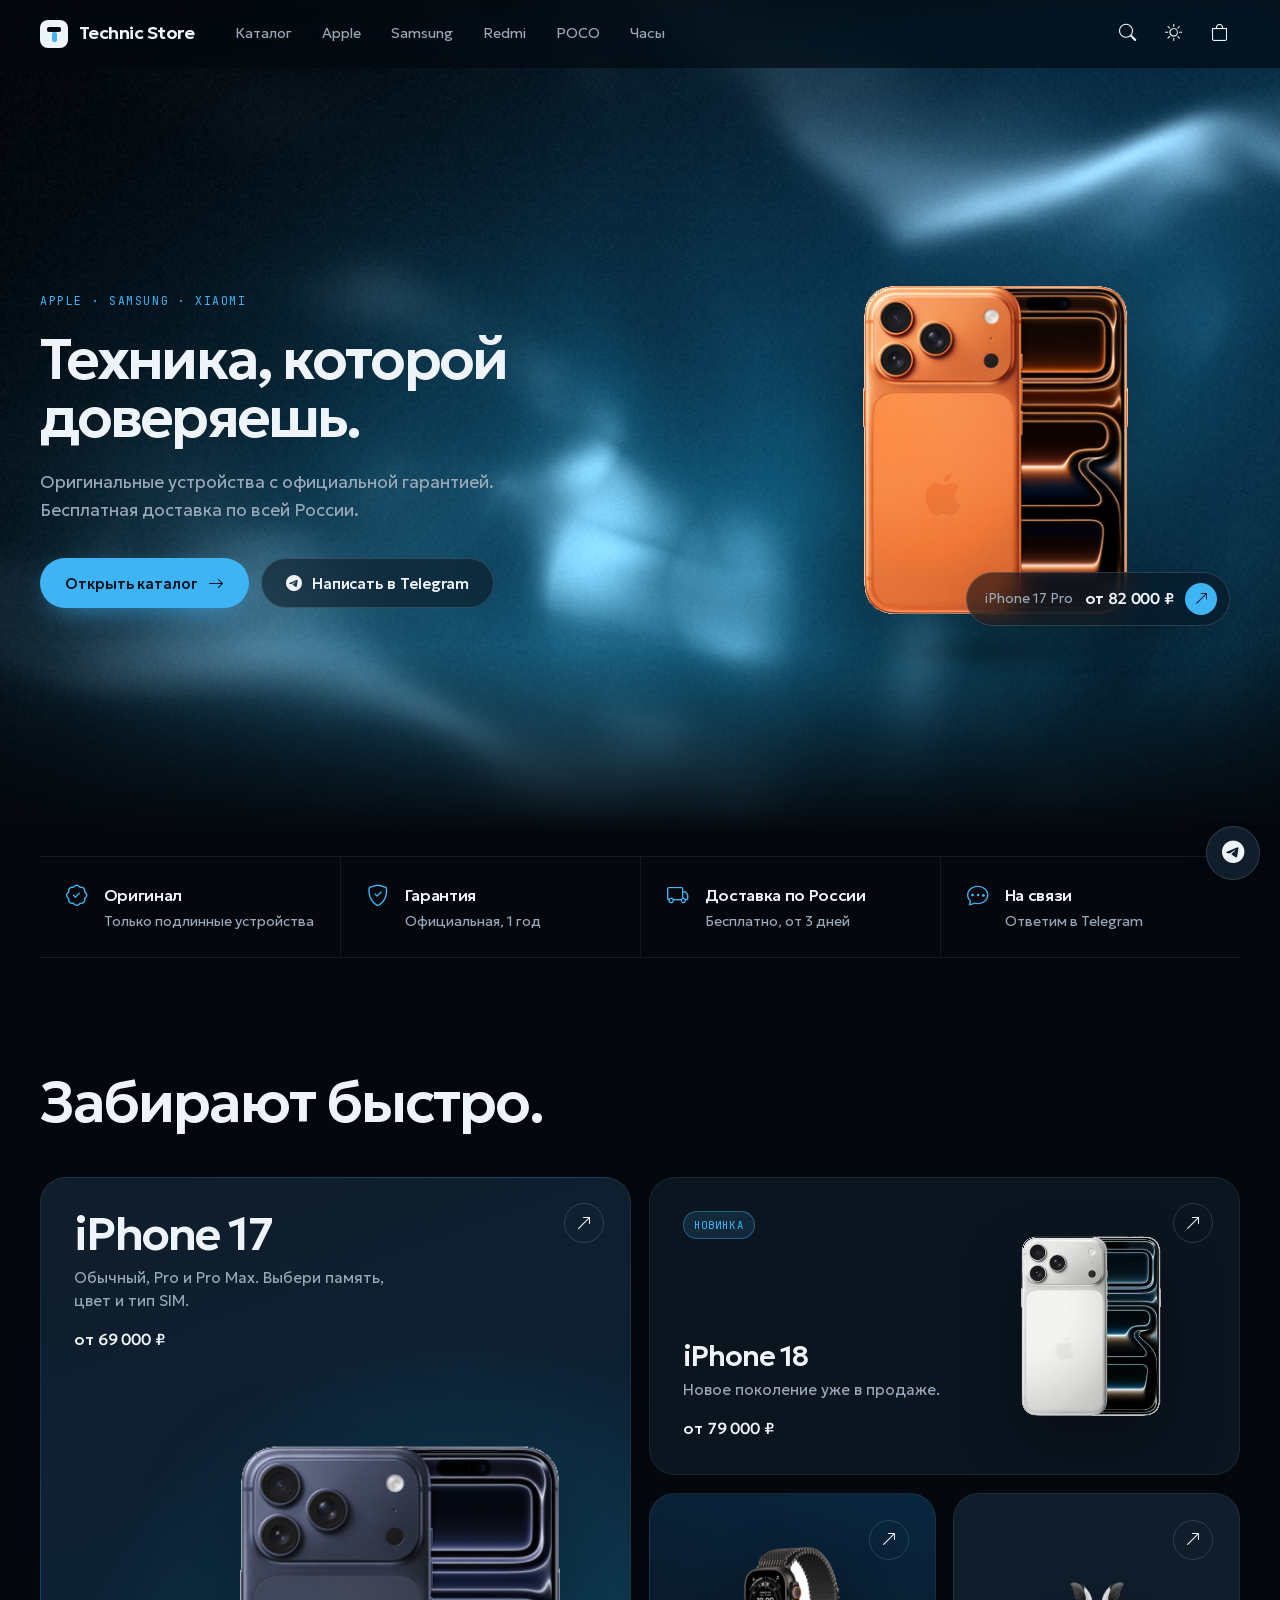
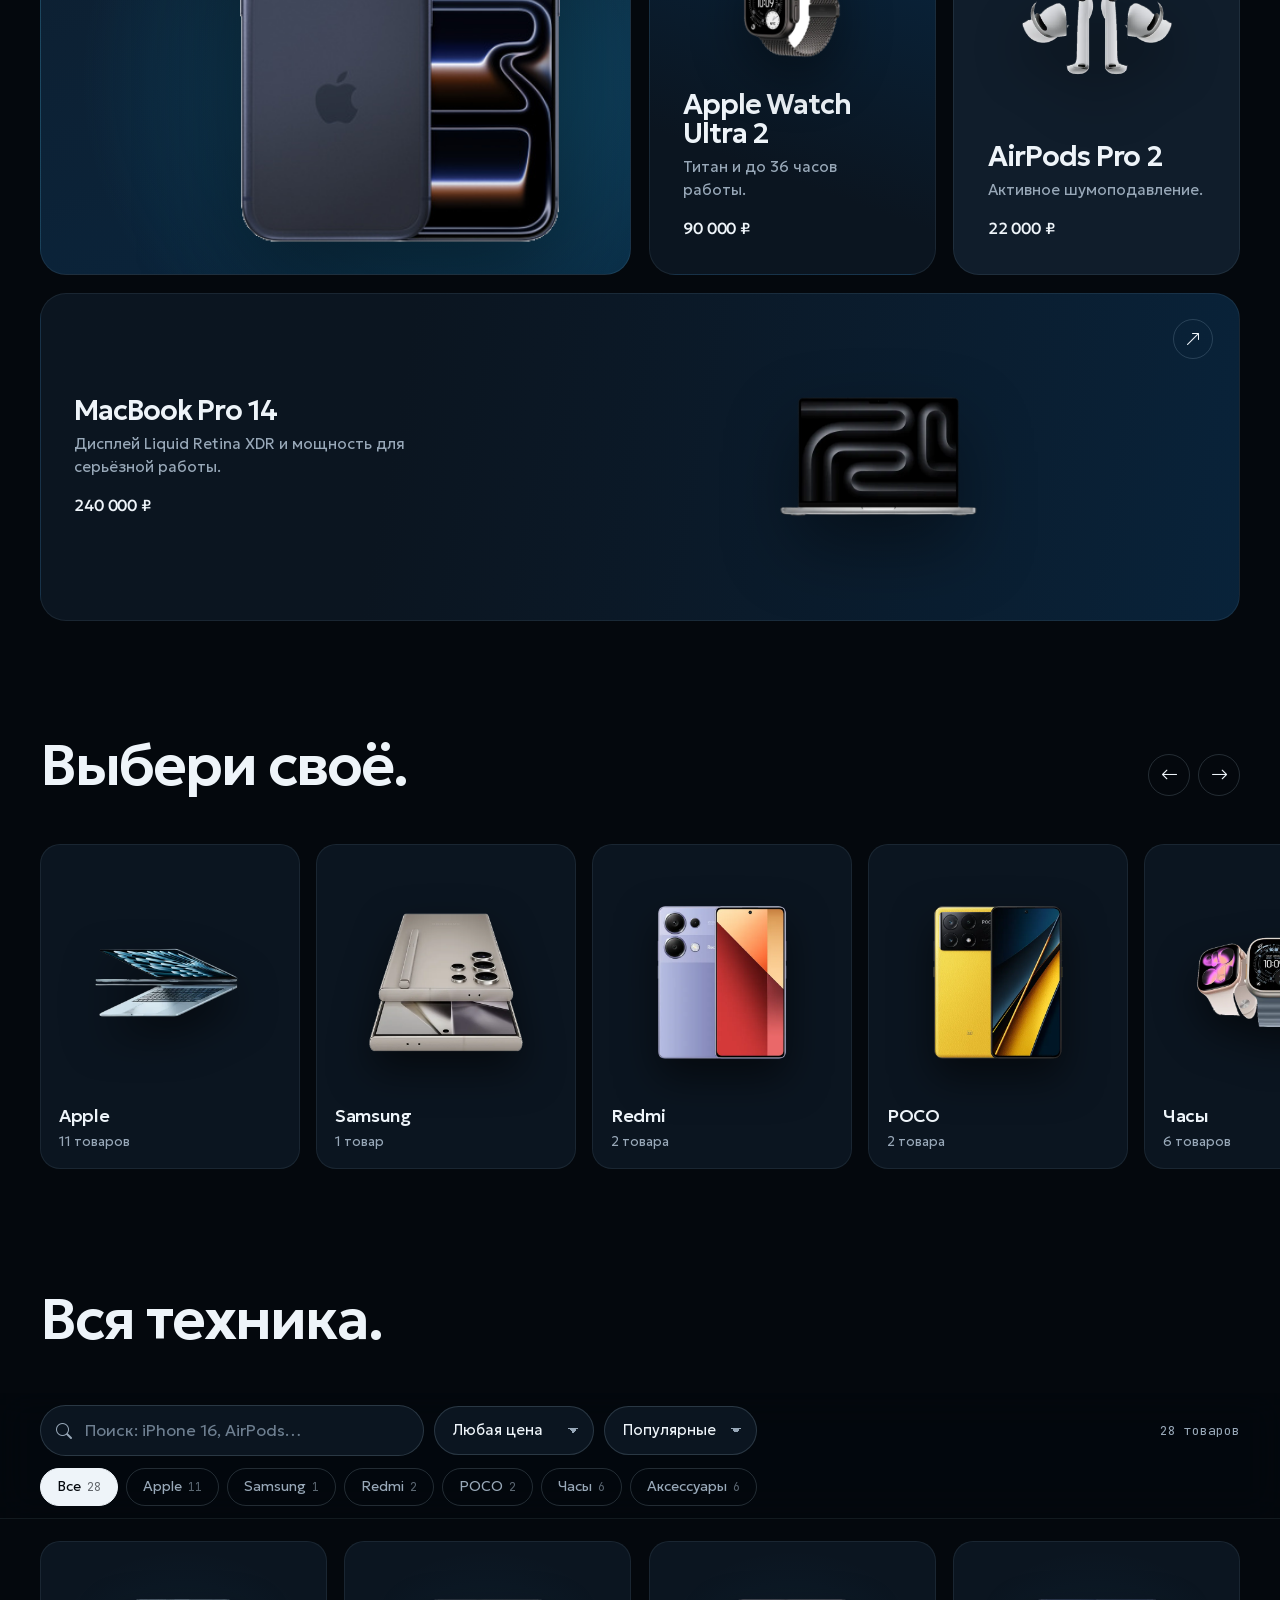
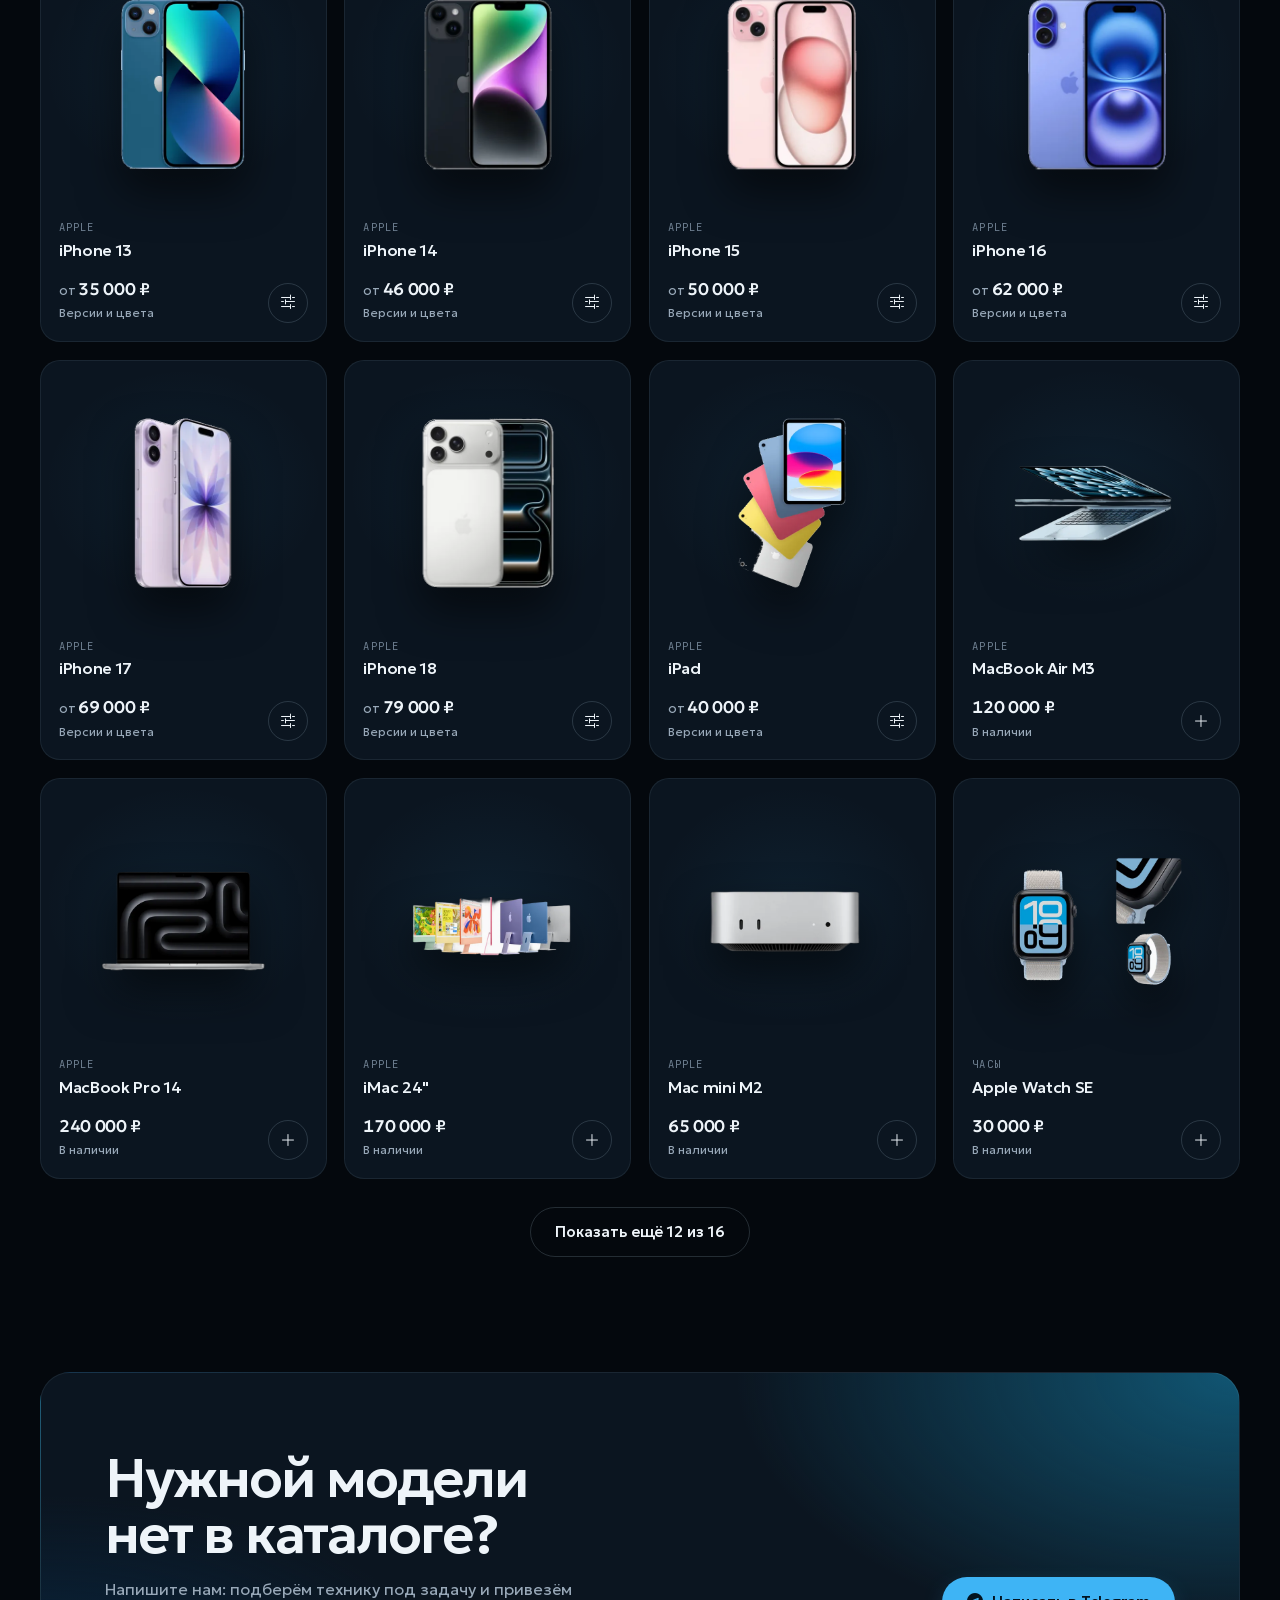
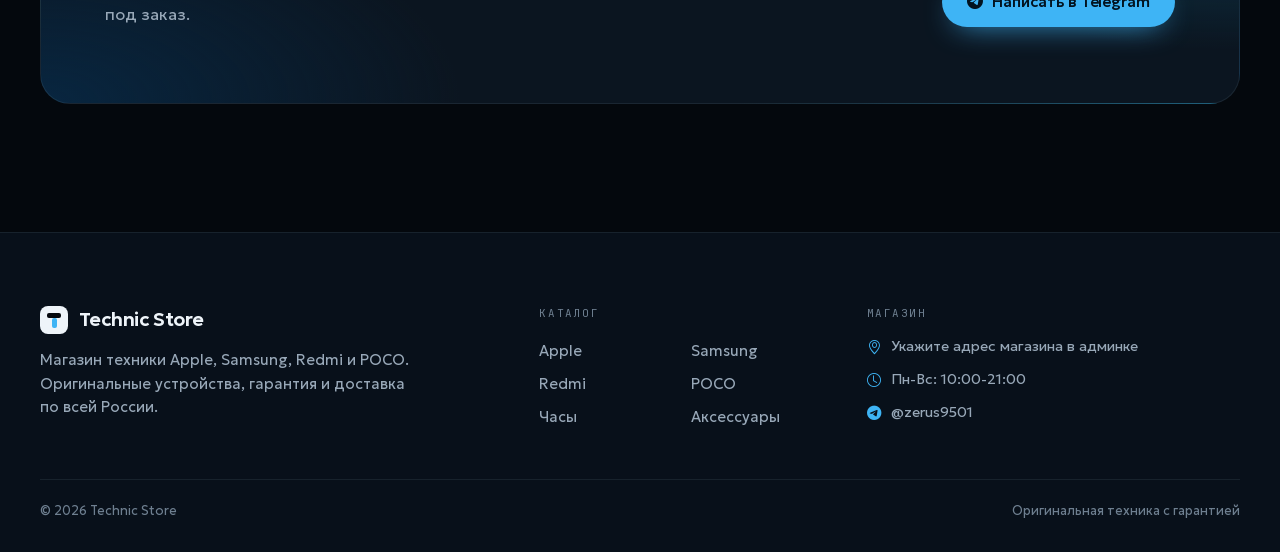
==== commit 1c5ece01: "Синяя палитра «Лазурь» по умолчанию, правка в админке по блокам - Лазурь (ледяной синий) стала основ" ====
--- a/index.html
+++ b/index.html
@@ -5,24 +5,24 @@
 <meta name="viewport" content="width=device-width, initial-scale=1, viewport-fit=cover">
 <title>Technic Store · оригинальная техника Apple, Samsung и Xiaomi</title>
 <meta name="description" content="Technic Store: оригинальные iPhone, Apple Watch, MacBook, Samsung, Redmi и POCO. Официальная гарантия, бесплатная доставка по всей России.">
-<meta name="theme-color" content="#060B09">
+<meta name="theme-color" content="#04080D">
 <meta property="og:type" content="website">
 <meta property="og:title" content="Technic Store · оригинальная техника">
 <meta property="og:description" content="iPhone, Apple Watch, MacBook, Samsung, Redmi и POCO с гарантией и бесплатной доставкой по России.">
 <meta property="og:image" content="https://abubakarov-kerim.github.io/zerus-store/images/ip17pro_cosmic-orange.png">
-<link rel="icon" href="data:image/svg+xml,%3Csvg xmlns='http://www.w3.org/2000/svg' viewBox='0 0 28 28'%3E%3Crect width='28' height='28' rx='8' fill='%23EEF3F0'/%3E%3Crect x='7' y='7' width='14' height='5' rx='2' fill='%23060B09'/%3E%3Crect x='11.5' y='12' width='5' height='10' rx='2' fill='%2346C79A'/%3E%3C/svg%3E">
+<link rel="icon" href="data:image/svg+xml,%3Csvg xmlns='http://www.w3.org/2000/svg' viewBox='0 0 28 28'%3E%3Crect width='28' height='28' rx='8' fill='%23EEF4F9'/%3E%3Crect x='7' y='7' width='14' height='5' rx='2' fill='%2304080D'/%3E%3Crect x='11.5' y='12' width='5' height='10' rx='2' fill='%233EB4F5'/%3E%3C/svg%3E">
 <link rel="preload" href="fonts/geologica-cyr.woff2" as="font" type="font/woff2" crossorigin>
 <link rel="preload" href="images/ip17pro_cosmic-orange.png" as="image" fetchpriority="high">
-<link rel="stylesheet" href="assets/fonts.css?v=2026-10-17.1">
-<link rel="stylesheet" href="assets/icons.css?v=2026-10-17.1">
-<link rel="stylesheet" href="assets/app.css?v=2026-10-17.1">
+<link rel="stylesheet" href="assets/fonts.css?v=2026-10-17.2">
+<link rel="stylesheet" href="assets/icons.css?v=2026-10-17.2">
+<link rel="stylesheet" href="assets/app.css?v=2026-10-17.2">
 <script>
 /* Версия сайта. При каждой публикации кода менять TECH_BUILD (и ?v= у файлов) на всех страницах:
    у посетителей со старой сохранённой копией сайт сам обновится. */
-var TECH_BUILD='2026-10-17.1';
+var TECH_BUILD='2026-10-17.2';
 (function(d){ d.className+=' js';
   try{ var t=localStorage.getItem('zerus_theme')||localStorage.getItem('zerus_theme_def'); if(t==='light') d.setAttribute('data-theme','light');
-    var p=sessionStorage.getItem('zerus_pal_preview')||localStorage.getItem('zerus_palette'); if(p&&p!=='malachite') d.setAttribute('data-palette',p); }catch(e){}
+    var p=sessionStorage.getItem('zerus_pal_preview')||localStorage.getItem('zerus_palette'); if(p&&p!=='azure') d.setAttribute('data-palette',p); }catch(e){}
 })(document.documentElement);
 (function(){
   if(location.protocol.indexOf('http')!==0 || !window.fetch) return;
@@ -64,9 +64,6 @@
 .hero h1{ font-size:clamp(2.6rem,4.5vw,4.4rem); font-weight:560; letter-spacing:-.05em; line-height:1.02; margin-top:20px; max-width:16ch; }
 .hero-sub{ margin-top:22px; color:var(--mut); font-size:clamp(1.02rem,1.35vw,1.18rem); line-height:1.6; max-width:40ch; }
 .hero-cta{ display:flex; gap:12px; flex-wrap:wrap; margin-top:34px; }
-.hero-edit{ position:absolute; top:calc(var(--nav-h) + 16px); right:16px; z-index:5; display:inline-flex; align-items:center; gap:8px; padding:9px 15px; border-radius:var(--pill);
-  border:none; background:var(--ac); color:var(--ac-ink); font-size:.82rem; font-weight:500; cursor:pointer; }
-body:not(.cms-admin-on) .hero-edit{ display:none; }
 /* витрина товара */
 .hero-stage{ position:relative; display:grid; place-items:center; aspect-ratio:1/1; max-height:min(68vh,620px); justify-self:center; width:100%; perspective:1100px; }
 .stage-glow{ position:absolute; inset:12%; border-radius:50%; background:radial-gradient(closest-side, color-mix(in srgb, var(--s3) 18%, transparent), transparent 72%); filter:blur(10px); }
@@ -89,6 +86,10 @@
 .js .hero.live .h-a:nth-child(2){ transition-delay:.08s } .js .hero.live .h-a:nth-child(3){ transition-delay:.16s } .js .hero.live .h-a:nth-child(4){ transition-delay:.24s }
 .js .hero-stage{ opacity:0; transform:scale(.94); transition:opacity 1.2s var(--ease) .2s, transform 1.4s var(--ease) .2s; }
 .js .hero.live .hero-stage{ opacity:1; transform:none; }
+
+.hero > .blk-edit{ top:calc(var(--nav-h) + 16px); right:clamp(16px,4vw,40px); }
+.facts > .blk-edit{ top:-54px; }
+.cta-band > .blk-edit{ top:16px; right:16px; }
 
 /* ===== ПРЕИМУЩЕСТВА ===== */
 .facts{ display:grid; grid-template-columns:repeat(4,1fr); border-top:1px solid var(--line); border-bottom:1px solid var(--line); margin-top:clamp(8px,2vw,24px); }
@@ -185,6 +186,7 @@
 @media (max-width:860px){
   .hero{ min-height:auto; }
   .hero-in{ grid-template-columns:1fr; gap:6px; padding-block:30px 10px; }
+  body.cms-admin-on .hero-in{ padding-top:76px; }
   .hero h1{ max-width:13ch; }
   .hero-stage{ max-height:none; width:min(100%,460px); }
   .stage-tag{ right:50%; transform:translateX(50%); bottom:6%; }
@@ -262,11 +264,11 @@
 
 <main>
 <!-- ПЕРВЫЙ ЭКРАН -->
-<section class="hero" id="hero">
+<section class="hero" id="hero" data-block="Первый экран">
   <canvas class="silk" id="silk" aria-hidden="true"></canvas>
   <div class="hero-photo" id="heroPhoto" hidden></div>
   <div class="hero-fade"></div>
-  <button class="hero-edit cms-img-chip" data-edit="heroImg" data-edit-type="image" data-edit-label="Фон первого экрана"><i class="bi bi-image"></i>Сменить фон</button>
+  <span hidden data-edit="heroImg" data-edit-type="image" data-edit-label="Фон: своё фото вместо живой анимации"></span>
   <div class="wrap hero-in">
     <div class="hero-copy">
       <p class="kicker h-a" data-edit="hero_eyebrow" data-edit-label="Надпись над заголовком">Apple · Samsung · Xiaomi</p>
@@ -279,7 +281,7 @@
     </div>
     <a class="hero-stage" id="heroStage" href="product.html?id=iphone17" aria-label="Открыть товар: iPhone 17 Pro">
       <div class="stage-glow"></div>
-      <div class="stage-turn"><img id="heroImg" data-edit="heroProduct" data-edit-type="image" data-edit-label="Фото товара на первом экране" src="images/ip17pro_cosmic-orange.png" alt="iPhone 17 Pro" width="447" height="447" fetchpriority="high"></div>
+      <div class="stage-turn"><img id="heroImg" data-edit="heroProduct" data-edit-type="image" data-edit-label="Фото товара справа" src="images/ip17pro_cosmic-orange.png" alt="iPhone 17 Pro" width="447" height="447" fetchpriority="high"></div>
       <div class="stage-floor"></div>
       <div class="stage-tag" id="heroTag"><span>iPhone 17 Pro</span><b class="num" id="heroPrice">от 82 000 ₽</b><i class="bi bi-arrow-up-right"></i></div>
     </a>
@@ -288,7 +290,7 @@
 
 <div class="wrap">
   <!-- ПРЕИМУЩЕСТВА -->
-  <div class="facts rv">
+  <div class="facts rv" data-block="Преимущества">
     <div class="fact"><i class="bi bi-patch-check"></i><div><div class="t" data-edit="trust3_t" data-edit-label="Преимущество 1: заголовок">Оригинал</div><div class="s" data-edit="trust3_s" data-edit-label="Преимущество 1: текст">Только подлинные устройства</div></div></div>
     <div class="fact"><i class="bi bi-shield-check"></i><div><div class="t" data-edit="trust2_t" data-edit-label="Преимущество 2: заголовок">Гарантия</div><div class="s" data-edit="trust2_s" data-edit-label="Преимущество 2: текст">Официальная, 1 год</div></div></div>
     <div class="fact"><i class="bi bi-truck"></i><div><div class="t" data-edit="trust1_t" data-edit-label="Преимущество 3: заголовок">Доставка по России</div><div class="s" data-edit="trust1_s" data-edit-label="Преимущество 3: текст">Бесплатно, от 3 дней</div></div></div>
@@ -296,65 +298,65 @@
   </div>
 
   <!-- ХИТЫ -->
-  <section class="sec" aria-labelledby="hitH">
-    <div class="sec-head rv"><h2 class="h2" id="hitH" data-edit="hit_title" data-edit-label="Хиты: заголовок">Забирают быстро.</h2></div>
+  <section class="sec" aria-labelledby="hitH" data-block="Хиты продаж">
+    <div class="sec-head rv"><h2 class="h2" id="hitH" data-edit="hit_title" data-edit-label="Раздел: заголовок">Забирают быстро.</h2></div>
     <div class="bento">
-      <a class="tile t-a rv" href="product.html?id=iphone17">
+      <a class="tile t-a rv" href="product.html?id=iphone17" data-edit="hit_link" data-edit-type="link" data-edit-label="Большая плитка: ведёт на товар">
         <span class="go" aria-hidden="true"><i class="bi bi-arrow-up-right"></i></span>
-        <h3 data-edit="hit_name" data-edit-label="Хит: название">iPhone 17</h3>
-        <p data-edit="hit_desc" data-edit-label="Хит: описание">Обычный, Pro и Pro Max. Выбери память, цвет и тип SIM.</p>
-        <div class="price num" data-edit="hit_price" data-edit-label="Хит: цена">от 69 000 ₽</div>
-        <div class="art"><img data-edit="hit_img" data-edit-type="image" data-edit-label="Хит: фото" src="images/ip17pro_deep-blue.png" alt="iPhone 17" loading="lazy" width="447" height="447"></div>
+        <h3 data-edit="hit_name" data-edit-label="Большая плитка: название">iPhone 17</h3>
+        <p data-edit="hit_desc" data-edit-label="Большая плитка: описание">Обычный, Pro и Pro Max. Выбери память, цвет и тип SIM.</p>
+        <div class="price num" data-edit="hit_price" data-edit-label="Большая плитка: цена">от 69 000 ₽</div>
+        <div class="art"><img data-edit="hit_img" data-edit-type="image" data-edit-label="Большая плитка: фото" src="images/ip17pro_deep-blue.png" alt="iPhone 17" loading="lazy" width="447" height="447"></div>
       </a>
-      <a class="tile t-b rv" href="product.html?id=ip18" style="--d:.06s">
+      <a class="tile t-b rv" href="product.html?id=ip18" style="--d:.06s" data-edit="new_link" data-edit-type="link" data-edit-label="Плитка «Новинка»: ведёт на товар">
         <span class="go" aria-hidden="true"><i class="bi bi-arrow-up-right"></i></span>
         <div class="txt">
           <span class="flag">Новинка</span>
-          <h3 data-edit="new_name" data-edit-label="Новинка: название">iPhone 18</h3>
-          <p data-edit="new_desc" data-edit-label="Новинка: описание">Новое поколение уже в продаже.</p>
-          <div class="price num" data-edit="new_price" data-edit-label="Новинка: цена">от 79 000 ₽</div>
+          <h3 data-edit="new_name" data-edit-label="Плитка «Новинка»: название">iPhone 18</h3>
+          <p data-edit="new_desc" data-edit-label="Плитка «Новинка»: описание">Новое поколение уже в продаже.</p>
+          <div class="price num" data-edit="new_price" data-edit-label="Плитка «Новинка»: цена">от 79 000 ₽</div>
         </div>
-        <div class="art"><img data-edit="new_img" data-edit-type="image" data-edit-label="Новинка: фото" src="images/w/ip17promax_silver.webp" alt="iPhone 18" loading="lazy" width="448" height="448"></div>
+        <div class="art"><img data-edit="new_img" data-edit-type="image" data-edit-label="Плитка «Новинка»: фото" src="images/w/ip17promax_silver.webp" alt="iPhone 18" loading="lazy" width="448" height="448"></div>
       </a>
-      <a class="tile t-c rv" href="product.html?id=ultra" style="--d:.1s">
+      <a class="tile t-c rv" href="product.html?id=ultra" style="--d:.1s" data-edit="ultra_link" data-edit-type="link" data-edit-label="Плитка часов: ведёт на товар">
         <span class="go" aria-hidden="true"><i class="bi bi-arrow-up-right"></i></span>
-        <div class="art"><img data-edit="ultra_img" data-edit-type="image" data-edit-label="Ultra: фото" src="images/w/applewatchultra.webp" alt="Apple Watch Ultra 2" loading="lazy" width="640" height="640"></div>
-        <h3 data-edit="ultra_name" data-edit-label="Ultra: название">Apple Watch Ultra 2</h3>
-        <p data-edit="ultra_desc" data-edit-label="Ultra: описание">Титан и до 36 часов работы.</p>
-        <div class="price num" data-edit="ultra_price" data-edit-label="Ultra: цена">90 000 ₽</div>
+        <div class="art"><img data-edit="ultra_img" data-edit-type="image" data-edit-label="Плитка часов: фото" src="images/w/applewatchultra.webp" alt="Apple Watch Ultra 2" loading="lazy" width="640" height="640"></div>
+        <h3 data-edit="ultra_name" data-edit-label="Плитка часов: название">Apple Watch Ultra 2</h3>
+        <p data-edit="ultra_desc" data-edit-label="Плитка часов: описание">Титан и до 36 часов работы.</p>
+        <div class="price num" data-edit="ultra_price" data-edit-label="Плитка часов: цена">90 000 ₽</div>
       </a>
-      <a class="tile t-d rv" href="product.html?id=airpodspro" style="--d:.14s">
+      <a class="tile t-d rv" href="product.html?id=airpodspro" style="--d:.14s" data-edit="pods_link" data-edit-type="link" data-edit-label="Плитка AirPods: ведёт на товар">
         <span class="go" aria-hidden="true"><i class="bi bi-arrow-up-right"></i></span>
-        <div class="art"><img data-edit="pods_img" data-edit-type="image" data-edit-label="Карточка AirPods: фото" src="images/w/airpods.webp" alt="AirPods Pro 2" loading="lazy" width="640" height="640"></div>
-        <h3 data-edit="pods_name" data-edit-label="Карточка AirPods: название">AirPods Pro 2</h3>
-        <p data-edit="pods_desc" data-edit-label="Карточка AirPods: описание">Активное шумоподавление.</p>
-        <div class="price num" data-edit="pods_price" data-edit-label="Карточка AirPods: цена">22 000 ₽</div>
+        <div class="art"><img data-edit="pods_img" data-edit-type="image" data-edit-label="Плитка AirPods: фото" src="images/w/airpods.webp" alt="AirPods Pro 2" loading="lazy" width="640" height="640"></div>
+        <h3 data-edit="pods_name" data-edit-label="Плитка AirPods: название">AirPods Pro 2</h3>
+        <p data-edit="pods_desc" data-edit-label="Плитка AirPods: описание">Активное шумоподавление.</p>
+        <div class="price num" data-edit="pods_price" data-edit-label="Плитка AirPods: цена">22 000 ₽</div>
       </a>
-      <a class="tile t-e rv" href="product.html?id=macbookpro">
+      <a class="tile t-e rv" href="product.html?id=macbookpro" data-edit="mac_link" data-edit-type="link" data-edit-label="Широкая плитка: ведёт на товар">
         <span class="go" aria-hidden="true"><i class="bi bi-arrow-up-right"></i></span>
         <div class="txt">
-          <h3 data-edit="mac_name" data-edit-label="MacBook: название">MacBook Pro 14</h3>
-          <p data-edit="mac_desc" data-edit-label="MacBook: описание">Дисплей Liquid Retina XDR и мощность для серьёзной работы.</p>
-          <div class="price num" data-edit="mac_price" data-edit-label="MacBook: цена">240 000 ₽</div>
+          <h3 data-edit="mac_name" data-edit-label="Широкая плитка: название">MacBook Pro 14</h3>
+          <p data-edit="mac_desc" data-edit-label="Широкая плитка: описание">Дисплей Liquid Retina XDR и мощность для серьёзной работы.</p>
+          <div class="price num" data-edit="mac_price" data-edit-label="Широкая плитка: цена">240 000 ₽</div>
         </div>
-        <div class="art"><img data-edit="mac_img" data-edit-type="image" data-edit-label="MacBook: фото" src="images/w/macbookpro.webp" alt="MacBook Pro 14" loading="lazy" width="640" height="640"></div>
+        <div class="art"><img data-edit="mac_img" data-edit-type="image" data-edit-label="Широкая плитка: фото" src="images/w/macbookpro.webp" alt="MacBook Pro 14" loading="lazy" width="640" height="640"></div>
       </a>
     </div>
   </section>
 
   <!-- КАТЕГОРИИ -->
-  <section class="sec" aria-labelledby="catH">
+  <section class="sec" aria-labelledby="catH" data-block="Категории">
     <div class="sec-head head-row rv">
-      <h2 class="h2" id="catH" data-edit="cat_title" data-edit-label="Категории: заголовок">Выбери своё.</h2>
+      <h2 class="h2" id="catH" data-edit="cat_title" data-edit-label="Заголовок">Выбери своё.</h2>
       <div class="rail-nav"><button class="ibtn" style="border-color:var(--line2)" data-rail="-1" aria-label="Назад"><i class="bi bi-arrow-left"></i></button><button class="ibtn" style="border-color:var(--line2)" data-rail="1" aria-label="Вперёд"><i class="bi bi-arrow-right"></i></button></div>
     </div>
     <div class="rail rv" id="rail"></div>
   </section>
 
   <!-- КАТАЛОГ -->
-  <section class="sec" id="catalog" aria-labelledby="catalogH">
+  <section class="sec" id="catalog" aria-labelledby="catalogH" data-block="Каталог">
     <div class="sec-head head-row rv">
-      <h2 class="h2" id="catalogH" data-edit="catalog_title" data-edit-label="Каталог: заголовок">Вся техника.</h2>
+      <h2 class="h2" id="catalogH" data-edit="catalog_title" data-edit-label="Заголовок">Вся техника.</h2>
     </div>
     <div class="tools">
       <div class="tools-row">
@@ -374,10 +376,10 @@
 
   <!-- ПРИЗЫВ -->
   <section class="sec">
-    <div class="cta-band rv">
+    <div class="cta-band rv" data-block="Призыв внизу">
       <div>
-        <h2 data-edit="cta_title" data-edit-label="Призыв: заголовок">Нужной модели нет в каталоге?</h2>
-        <p data-edit="cta_sub" data-edit-label="Призыв: текст">Напишите нам: подберём технику под задачу и привезём под заказ.</p>
+        <h2 data-edit="cta_title" data-edit-label="Заголовок">Нужной модели нет в каталоге?</h2>
+        <p data-edit="cta_sub" data-edit-label="Текст">Напишите нам: подберём технику под задачу и привезём под заказ.</p>
       </div>
       <div class="acts"><a class="btn" data-tg-link href="#" target="_blank" rel="noopener"><i class="bi bi-telegram"></i>Написать в Telegram</a></div>
     </div>
@@ -387,9 +389,9 @@
 
 <footer class="foot"><div class="wrap" id="cmsFooter"></div></footer>
 
-<script src="products.js?v=2026-10-17.1"></script>
-<script src="cms.js?v=2026-10-17.1"></script>
-<script src="assets/silk.js?v=2026-10-17.1"></script>
+<script src="products.js?v=2026-10-17.2"></script>
+<script src="cms.js?v=2026-10-17.2"></script>
+<script src="assets/silk.js?v=2026-10-17.2"></script>
 <script>
 (function(){
   "use strict";
--- a/assets/app.css
+++ b/assets/app.css
@@ -1,17 +1,18 @@
 /* ============================================================
    Technic Store — общая дизайн-система (все страницы)
-   Палитры: малахит (по умолчанию), сапфир, гранат, графит.
+   Палитры: лазурь (по умолчанию), сапфир, малахит, гранат, графит.
    Каждая — в ночном (по умолчанию) и дневном режиме.
    --s0..--s3 читает фон-анимация (assets/silk.js).
 ============================================================ */
 :root{
-  --bg:#060B09; --bg2:#0A120F; --surf:#0E1714; --surf2:#13201B; --surf3:#182822;
-  --line:rgba(214,240,228,.08); --line2:rgba(214,240,228,.16);
-  --text:#EEF3F0; --mut:#9DAAA4; --mut2:#73827B;
-  --ac:#46C79A; --ac2:#62D6AC; --ac-ink:#03140D; --ac-soft:rgba(70,199,154,.13); --ac-line:rgba(70,199,154,.38);
+  /* Лазурь — палитра по умолчанию */
+  --bg:#04080D; --bg2:#08101A; --surf:#0B1520; --surf2:#101D2B; --surf3:#162638;
+  --line:rgba(205,232,255,.08); --line2:rgba(205,232,255,.16);
+  --text:#EEF4F9; --mut:#98A8B8; --mut2:#6E7F90;
+  --ac:#3EB4F5; --ac2:#66C6FA; --ac-ink:#021320; --ac-soft:rgba(62,180,245,.13); --ac-line:rgba(62,180,245,.4);
   --ok:#5FCF9C; --bad:#F07A6A;
-  --glass:rgba(6,11,9,.66); --shade:rgba(0,0,0,.55); --ovr:rgba(2,6,4,.72);
-  --s0:#040907; --s1:#0A2A1F; --s2:#1E7154; --s3:#D4EEE2;
+  --glass:rgba(4,8,13,.66); --shade:rgba(0,0,0,.55); --ovr:rgba(1,4,8,.72);
+  --s0:#03070C; --s1:#082640; --s2:#137196; --s3:#D6EEFF;
   --r:20px; --r-s:14px; --r-xs:10px; --pill:999px;
   --ease:cubic-bezier(.16,1,.3,1);
   --font:'Geologica',-apple-system,BlinkMacSystemFont,'Segoe UI',Roboto,sans-serif;
@@ -20,14 +21,31 @@
   color-scheme:dark;
 }
 :root[data-theme="light"]{
+  --bg:#EDF2F6; --bg2:#E3EAF0; --surf:#F8FAFC; --surf2:#F0F5F9; --surf3:#E6EDF4;
+  --line:rgba(5,25,45,.09); --line2:rgba(5,25,45,.17);
+  --text:#08131D; --mut:#4A5866; --mut2:#6B7886;
+  --ac:#0A6CAE; --ac2:#085A92; --ac-ink:#F1F8FD; --ac-soft:rgba(10,108,174,.1); --ac-line:rgba(10,108,174,.35);
+  --ok:#137A50; --bad:#C2412F;
+  --glass:rgba(237,242,246,.74); --shade:rgba(20,40,60,.18); --ovr:rgba(5,20,35,.42);
+  --s0:#EDF2F6; --s1:#D0E3F0; --s2:#82B9DE; --s3:#FCFEFF;
+  color-scheme:light;
+}
+/* — Малахит — */
+:root[data-palette="malachite"]{
+  --bg:#060B09; --bg2:#0A120F; --surf:#0E1714; --surf2:#13201B; --surf3:#182822;
+  --line:rgba(214,240,228,.08); --line2:rgba(214,240,228,.16);
+  --text:#EEF3F0; --mut:#9DAAA4; --mut2:#73827B;
+  --ac:#46C79A; --ac2:#62D6AC; --ac-ink:#03140D; --ac-soft:rgba(70,199,154,.13); --ac-line:rgba(70,199,154,.38);
+  --glass:rgba(6,11,9,.66); --shade:rgba(0,0,0,.55); --ovr:rgba(2,6,4,.72);
+  --s0:#040907; --s1:#0A2A1F; --s2:#1E7154; --s3:#D4EEE2;
+}
+:root[data-palette="malachite"][data-theme="light"]{
   --bg:#EEF2F0; --bg2:#E5EBE8; --surf:#F8FAF9; --surf2:#F1F5F3; --surf3:#E8EEEB;
   --line:rgba(8,30,20,.09); --line2:rgba(8,30,20,.17);
   --text:#0B1511; --mut:#4C5B54; --mut2:#6E7C76;
   --ac:#0E6B4B; --ac2:#0B5A3F; --ac-ink:#F2FBF6; --ac-soft:rgba(14,107,75,.1); --ac-line:rgba(14,107,75,.35);
-  --ok:#137A50; --bad:#C2412F;
   --glass:rgba(238,242,240,.74); --shade:rgba(20,50,38,.18); --ovr:rgba(10,24,18,.42);
   --s0:#EEF2F0; --s1:#D2E4DA; --s2:#86BEA4; --s3:#FCFFFD;
-  color-scheme:light;
 }
 /* — Сапфир — */
 :root[data-palette="sapphire"]{
@@ -85,7 +103,7 @@
 *,*::before,*::after{ box-sizing:border-box; }
 html{ -webkit-text-size-adjust:100%; scroll-padding-top:calc(var(--nav-h) + 16px); }
 body{ margin:0; font-family:var(--font); font-weight:350; font-size:16px; line-height:1.55; color:var(--text); background:var(--bg);
-  -webkit-font-smoothing:antialiased; -moz-osx-font-smoothing:grayscale; text-rendering:optimizeLegibility; overflow-x:hidden;
+  -webkit-font-smoothing:antialiased; -moz-osx-font-smoothing:grayscale; text-rendering:optimizeLegibility; overflow-x:hidden; overflow-x:clip;
   transition:background-color .5s var(--ease), color .5s var(--ease); }
 img{ max-width:100%; display:block; }
 [hidden]{ display:none!important; }
@@ -296,10 +314,18 @@
 #cmsBar button[disabled]{ opacity:.5; cursor:default; }
 .cms-inline{ display:inline-flex; align-items:center; gap:7px; font-size:.82rem; padding:8px 14px; border:1px solid var(--ac-line); color:var(--ac); background:var(--ac-soft); border-radius:var(--pill); cursor:pointer; }
 body:not(.cms-admin-on) .cms-inline, body:not(.cms-admin-on) .adm-only{ display:none!important; }
-body.cms-admin-on [data-edit]{ cursor:pointer; border-radius:6px; outline:1.5px dashed transparent; outline-offset:4px; transition:outline-color .2s, background-color .2s; }
-body.cms-admin-on [data-edit]:hover{ outline-color:var(--ac); background:var(--ac-soft); }
-body.cms-admin-on [data-edit].cms-img-chip{ outline:none; }
-body.cms-admin-on [data-edit].cms-img-chip:hover{ background:var(--ac2); }
+/* правка блоками: рамка вокруг блока и кнопка «Изменить блок» (только в режиме админа) */
+body.cms-admin-on [data-block]{ position:relative; outline:1.5px dashed transparent; outline-offset:10px; border-radius:var(--r); transition:outline-color .25s; }
+body.cms-admin-on [data-block]:hover, body.cms-admin-on [data-block]:focus-within{ outline-color:var(--ac-line); }
+.blk-edit{ display:none; position:absolute; top:10px; right:0; z-index:60; align-items:center; gap:8px; height:40px; padding:0 16px; border-radius:var(--pill); border:none;
+  background:var(--ac); color:var(--ac-ink); font:500 .86rem var(--font); cursor:pointer; box-shadow:0 14px 30px -12px rgba(0,0,0,.6); transition:transform .3s var(--ease); }
+.blk-edit:hover{ transform:translateY(-2px); }
+.blk-edit{ scroll-margin-top:calc(var(--nav-h) + 110px); }
+body.cms-admin-on .blk-edit{ display:inline-flex; }
+.grp-h{ font-family:var(--mono); font-size:.7rem; letter-spacing:.12em; text-transform:uppercase; color:var(--ac); margin:24px 0 12px; padding-top:18px; border-top:1px solid var(--line); }
+.img-fld{ display:flex; gap:12px; align-items:flex-start; }
+.img-fld .pv{ width:76px; height:76px; flex-shrink:0; border-radius:var(--r-s); background:var(--bg2); border:1px solid var(--line2); display:grid; place-items:center; overflow:hidden; color:var(--mut); font-size:1.3rem; }
+.img-fld .pv img{ width:100%; height:100%; object-fit:contain; }
 
 /* панель админа */
 .cms-admin{ position:fixed; inset:0; z-index:4800; background:var(--bg); overflow-y:auto; overscroll-behavior:contain; opacity:0; visibility:hidden; transition:opacity .35s var(--ease), visibility .35s; }
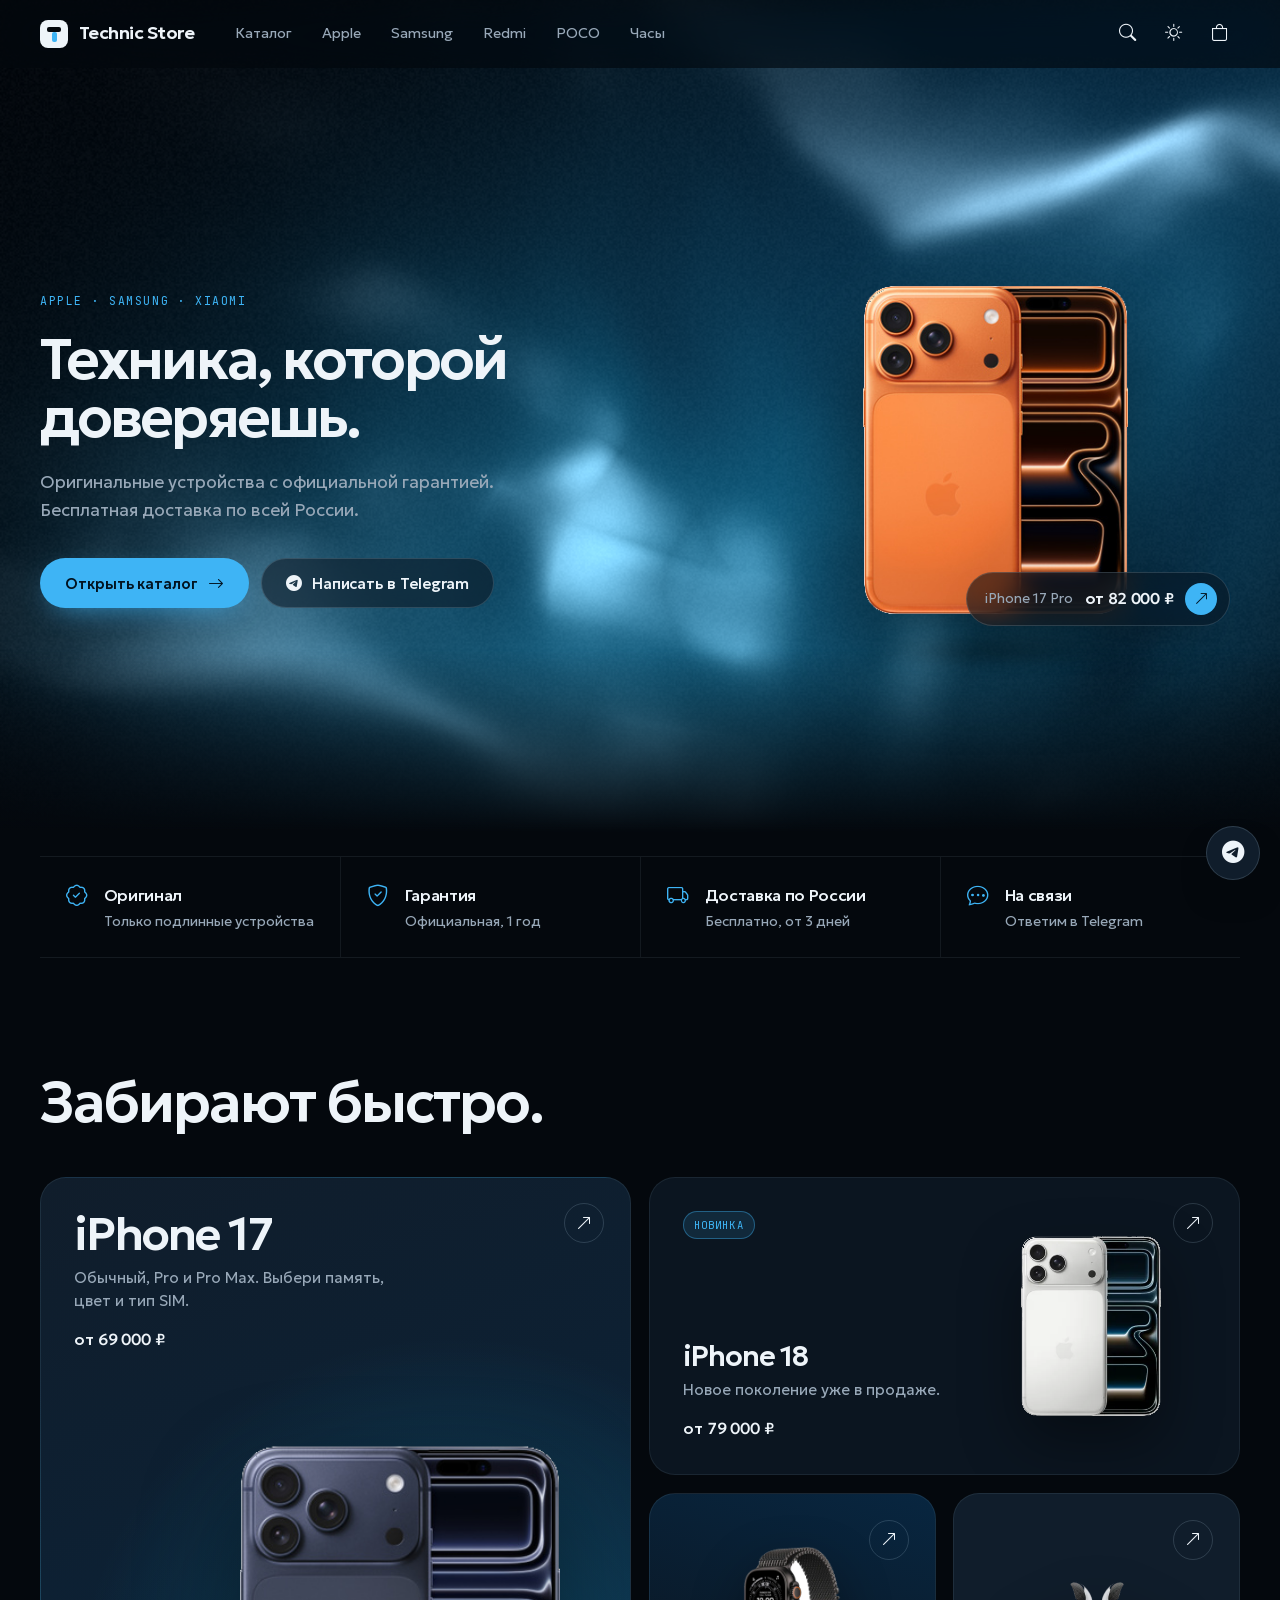
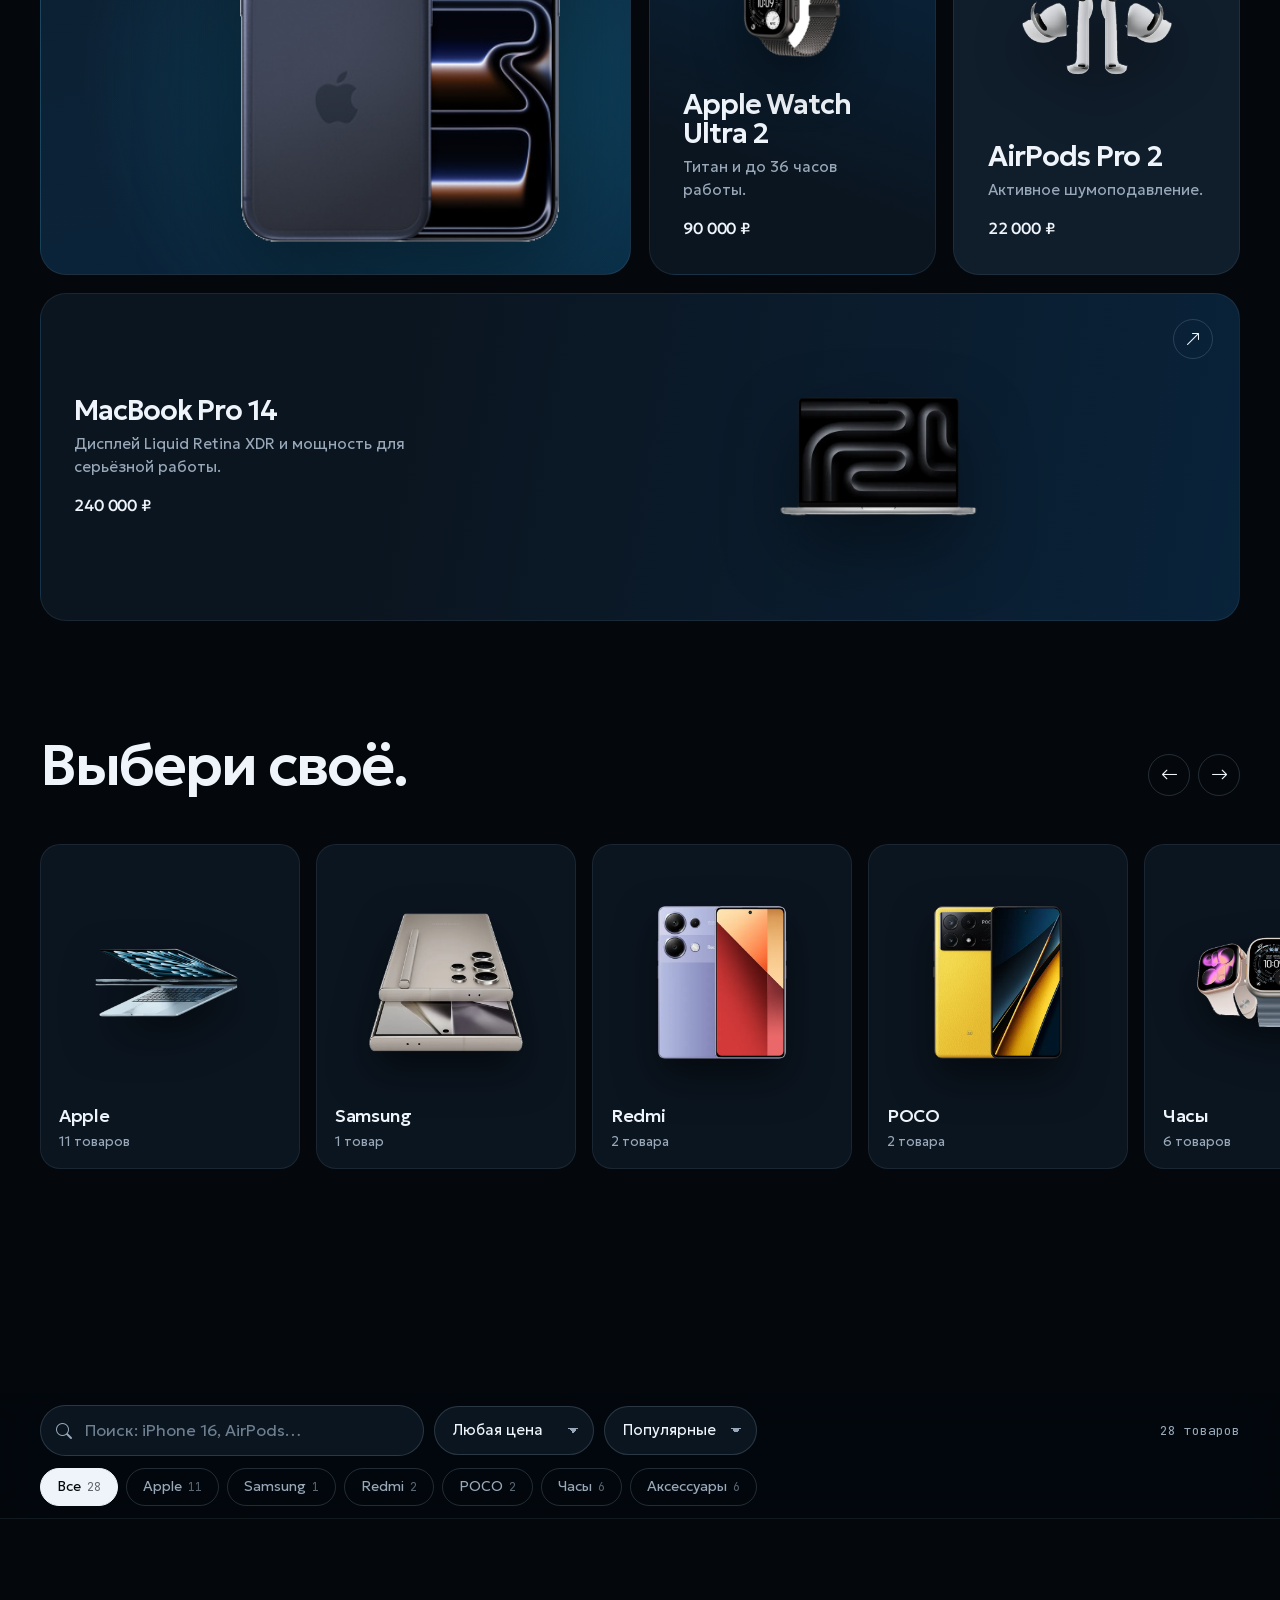
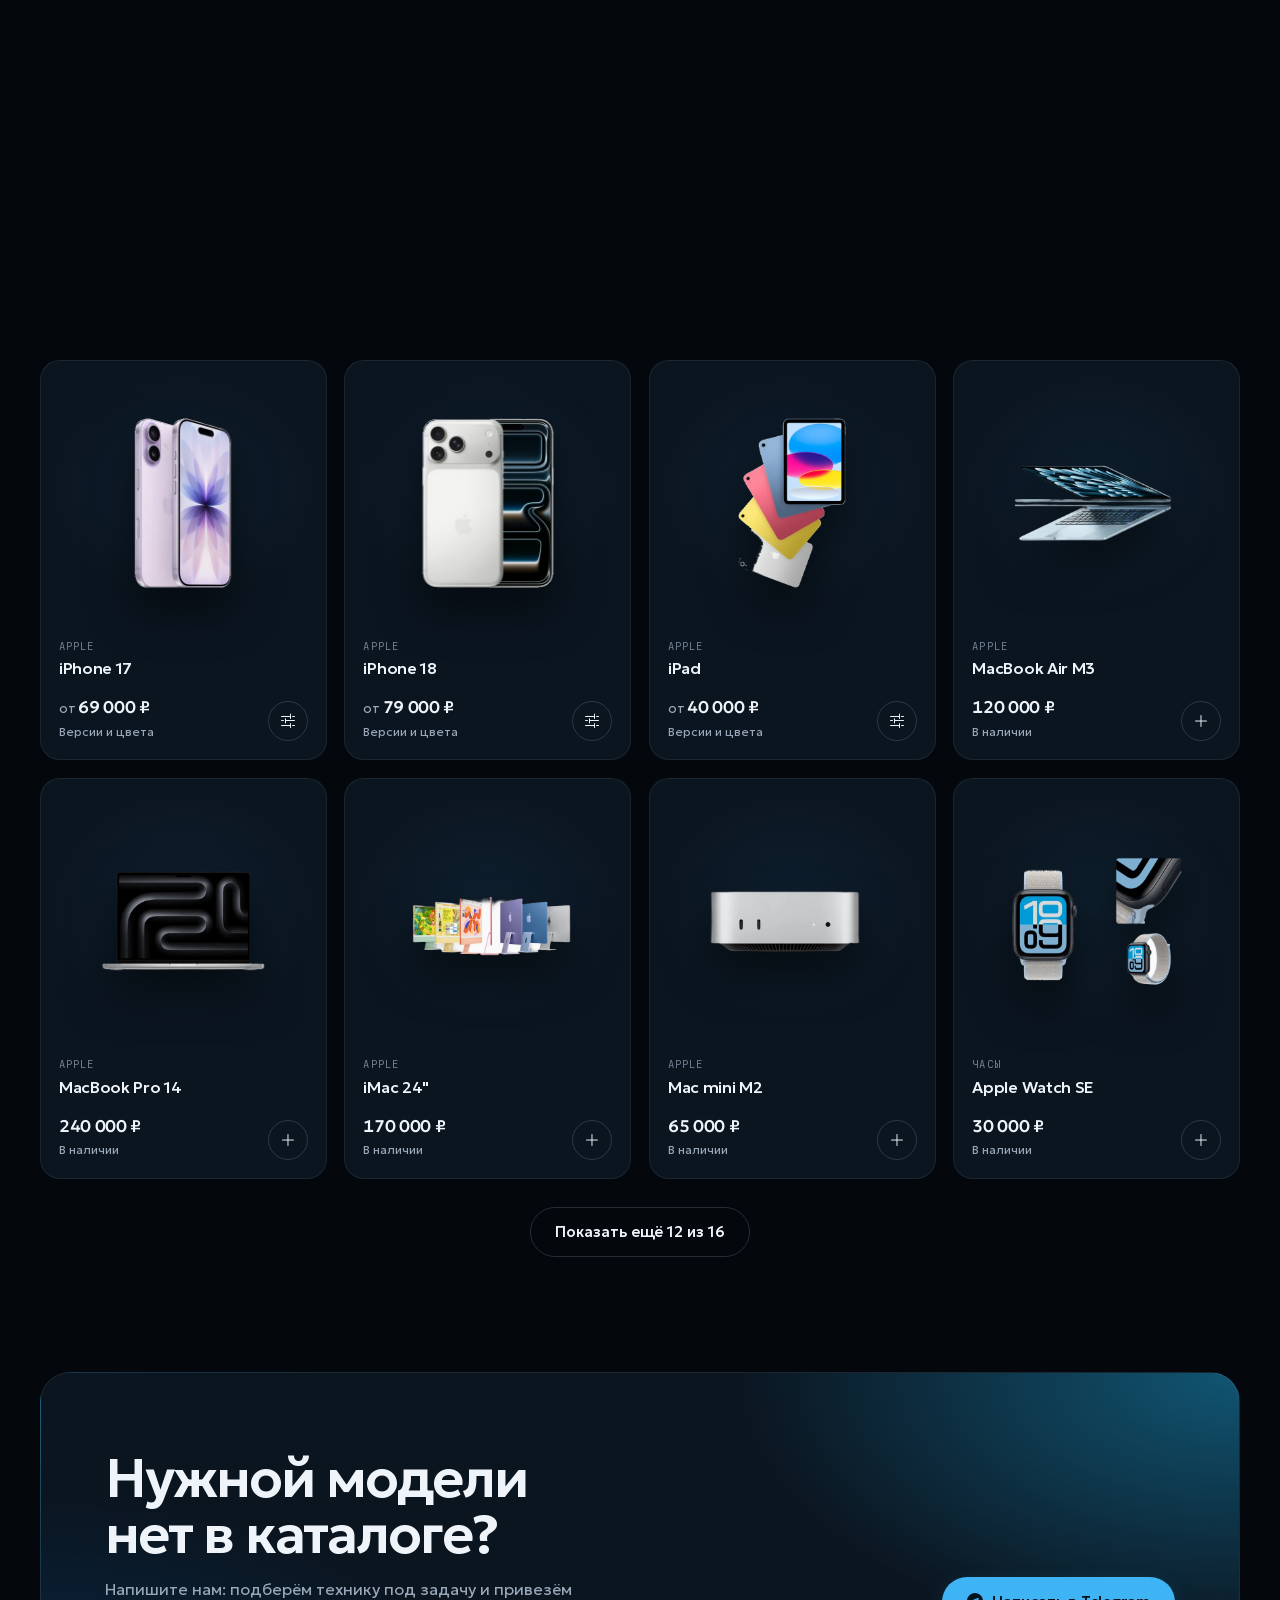
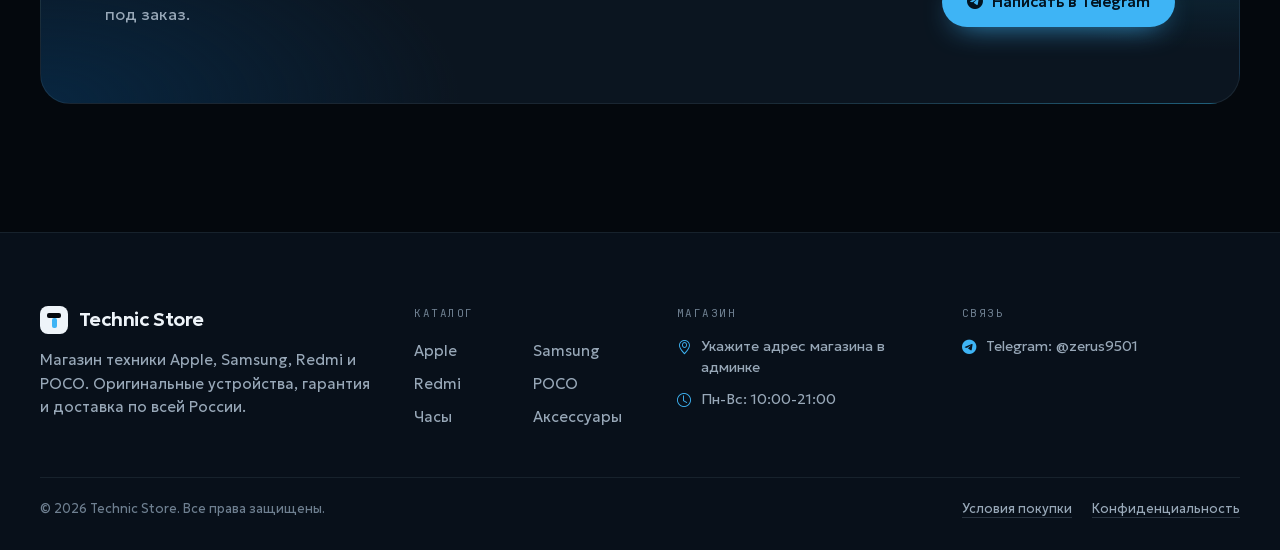
==== commit 7c129b3f: "Условия покупки и конфиденциальность, заказ через 3 мессенджера, авто-текст заказа - Окно «Условия п" ====
--- a/index.html
+++ b/index.html
@@ -13,13 +13,13 @@
 <link rel="icon" href="data:image/svg+xml,%3Csvg xmlns='http://www.w3.org/2000/svg' viewBox='0 0 28 28'%3E%3Crect width='28' height='28' rx='8' fill='%23EEF4F9'/%3E%3Crect x='7' y='7' width='14' height='5' rx='2' fill='%2304080D'/%3E%3Crect x='11.5' y='12' width='5' height='10' rx='2' fill='%233EB4F5'/%3E%3C/svg%3E">
 <link rel="preload" href="fonts/geologica-cyr.woff2" as="font" type="font/woff2" crossorigin>
 <link rel="preload" href="images/ip17pro_cosmic-orange.png" as="image" fetchpriority="high">
-<link rel="stylesheet" href="assets/fonts.css?v=2026-10-17.2">
-<link rel="stylesheet" href="assets/icons.css?v=2026-10-17.2">
-<link rel="stylesheet" href="assets/app.css?v=2026-10-17.2">
+<link rel="stylesheet" href="assets/fonts.css?v=2026-10-17.3">
+<link rel="stylesheet" href="assets/icons.css?v=2026-10-17.3">
+<link rel="stylesheet" href="assets/app.css?v=2026-10-17.3">
 <script>
 /* Версия сайта. При каждой публикации кода менять TECH_BUILD (и ?v= у файлов) на всех страницах:
    у посетителей со старой сохранённой копией сайт сам обновится. */
-var TECH_BUILD='2026-10-17.2';
+var TECH_BUILD='2026-10-17.3';
 (function(d){ d.className+=' js';
   try{ var t=localStorage.getItem('zerus_theme')||localStorage.getItem('zerus_theme_def'); if(t==='light') d.setAttribute('data-theme','light');
     var p=sessionStorage.getItem('zerus_pal_preview')||localStorage.getItem('zerus_palette'); if(p&&p!=='azure') d.setAttribute('data-palette',p); }catch(e){}
@@ -389,9 +389,9 @@
 
 <footer class="foot"><div class="wrap" id="cmsFooter"></div></footer>
 
-<script src="products.js?v=2026-10-17.2"></script>
-<script src="cms.js?v=2026-10-17.2"></script>
-<script src="assets/silk.js?v=2026-10-17.2"></script>
+<script src="products.js?v=2026-10-17.3"></script>
+<script src="cms.js?v=2026-10-17.3"></script>
+<script src="assets/silk.js?v=2026-10-17.3"></script>
 <script>
 (function(){
   "use strict";
--- a/assets/app.css
+++ b/assets/app.css
@@ -229,7 +229,7 @@
 /* ===== ПОДВАЛ ===== */
 .foot{ margin-top:clamp(70px,10vw,130px); border-top:1px solid var(--line); background:var(--bg2); }
 .foot .wrap{ padding-block:clamp(48px,6vw,72px) 30px; }
-.cms-foot .fgrid{ display:grid; grid-template-columns:1.6fr 1fr 1.3fr; gap:40px; }
+.cms-foot .fgrid{ display:grid; grid-template-columns:1.5fr 1fr 1.1fr 1.25fr; gap:40px; }
 .cms-foot .fb{ display:flex; align-items:center; gap:11px; font-weight:600; font-size:1.2rem; letter-spacing:-.03em; }
 .cms-foot p{ color:var(--mut); font-size:.92rem; margin-top:14px; max-width:38ch; line-height:1.6; }
 .cms-foot .fh{ font-family:var(--mono); font-size:.68rem; letter-spacing:.14em; text-transform:uppercase; color:var(--mut2); margin-bottom:14px; }
@@ -241,6 +241,14 @@
 .cms-foot .fcat:hover{ color:var(--text); }
 .cms-foot .fbot{ border-top:1px solid var(--line); margin-top:44px; padding-top:22px; color:var(--mut2); font-size:.8rem; display:flex; justify-content:space-between; flex-wrap:wrap; gap:10px; }
 .cms-foot .fbot a:hover{ color:var(--text); }
+.cms-foot .flinks{ display:flex; gap:20px; flex-wrap:wrap; }
+.cms-foot .flinks a{ color:var(--mut); text-decoration:underline; text-decoration-color:var(--line2); text-underline-offset:4px; }
+.cms-foot .fnote{ margin-top:16px; color:var(--mut2); font-size:.74rem; line-height:1.5; max-width:70ch; }
+.cms-legal{ margin-top:14px; color:var(--mut2); font-size:.76rem; line-height:1.55; }
+.cms-legal a{ color:var(--mut); text-decoration:underline; text-underline-offset:3px; }
+.cms-legal a:hover{ color:var(--text); }
+.cms-info h4{ font-size:.98rem; font-weight:560; margin:22px 0 6px; } .cms-info h4:first-child{ margin-top:0; }
+.cms-info p{ color:var(--mut); line-height:1.65; font-size:.92rem; max-width:62ch; }
 
 /* ===== ОБЩИЕ БЛОКИ CMS ===== */
 #cmsToast{ position:fixed; left:50%; bottom:calc(env(safe-area-inset-bottom,0px) + 24px); z-index:6000; transform:translate(-50%,20px); opacity:0; pointer-events:none;
@@ -382,6 +390,7 @@
   .cms-atab{ white-space:nowrap; flex-shrink:0; padding:9px 13px; }
 }
 @media (max-width:560px){
+  .foot .wrap{ padding-bottom:100px; }
   .nav .wrap{ gap:8px; }
   .nav-act{ gap:0; margin-right:-6px; }
   .nav .ibtn{ width:40px; height:40px; }
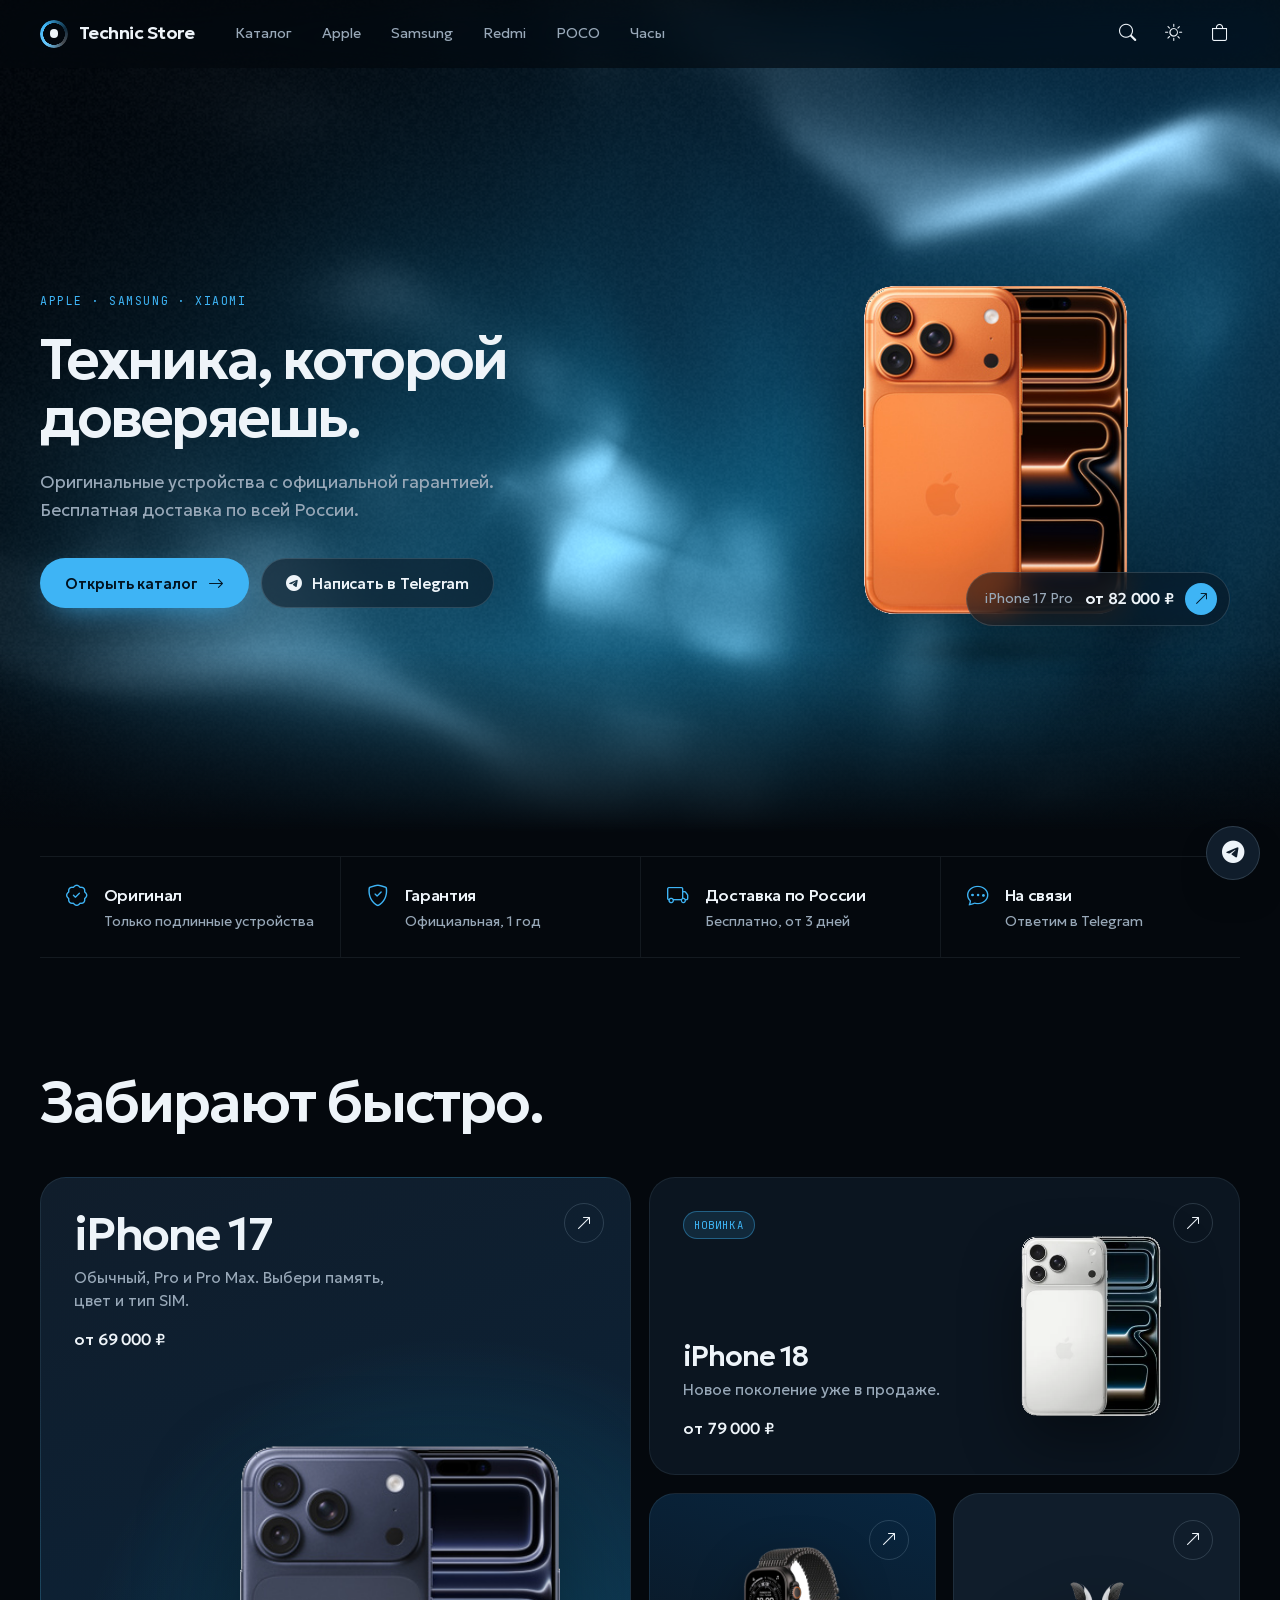
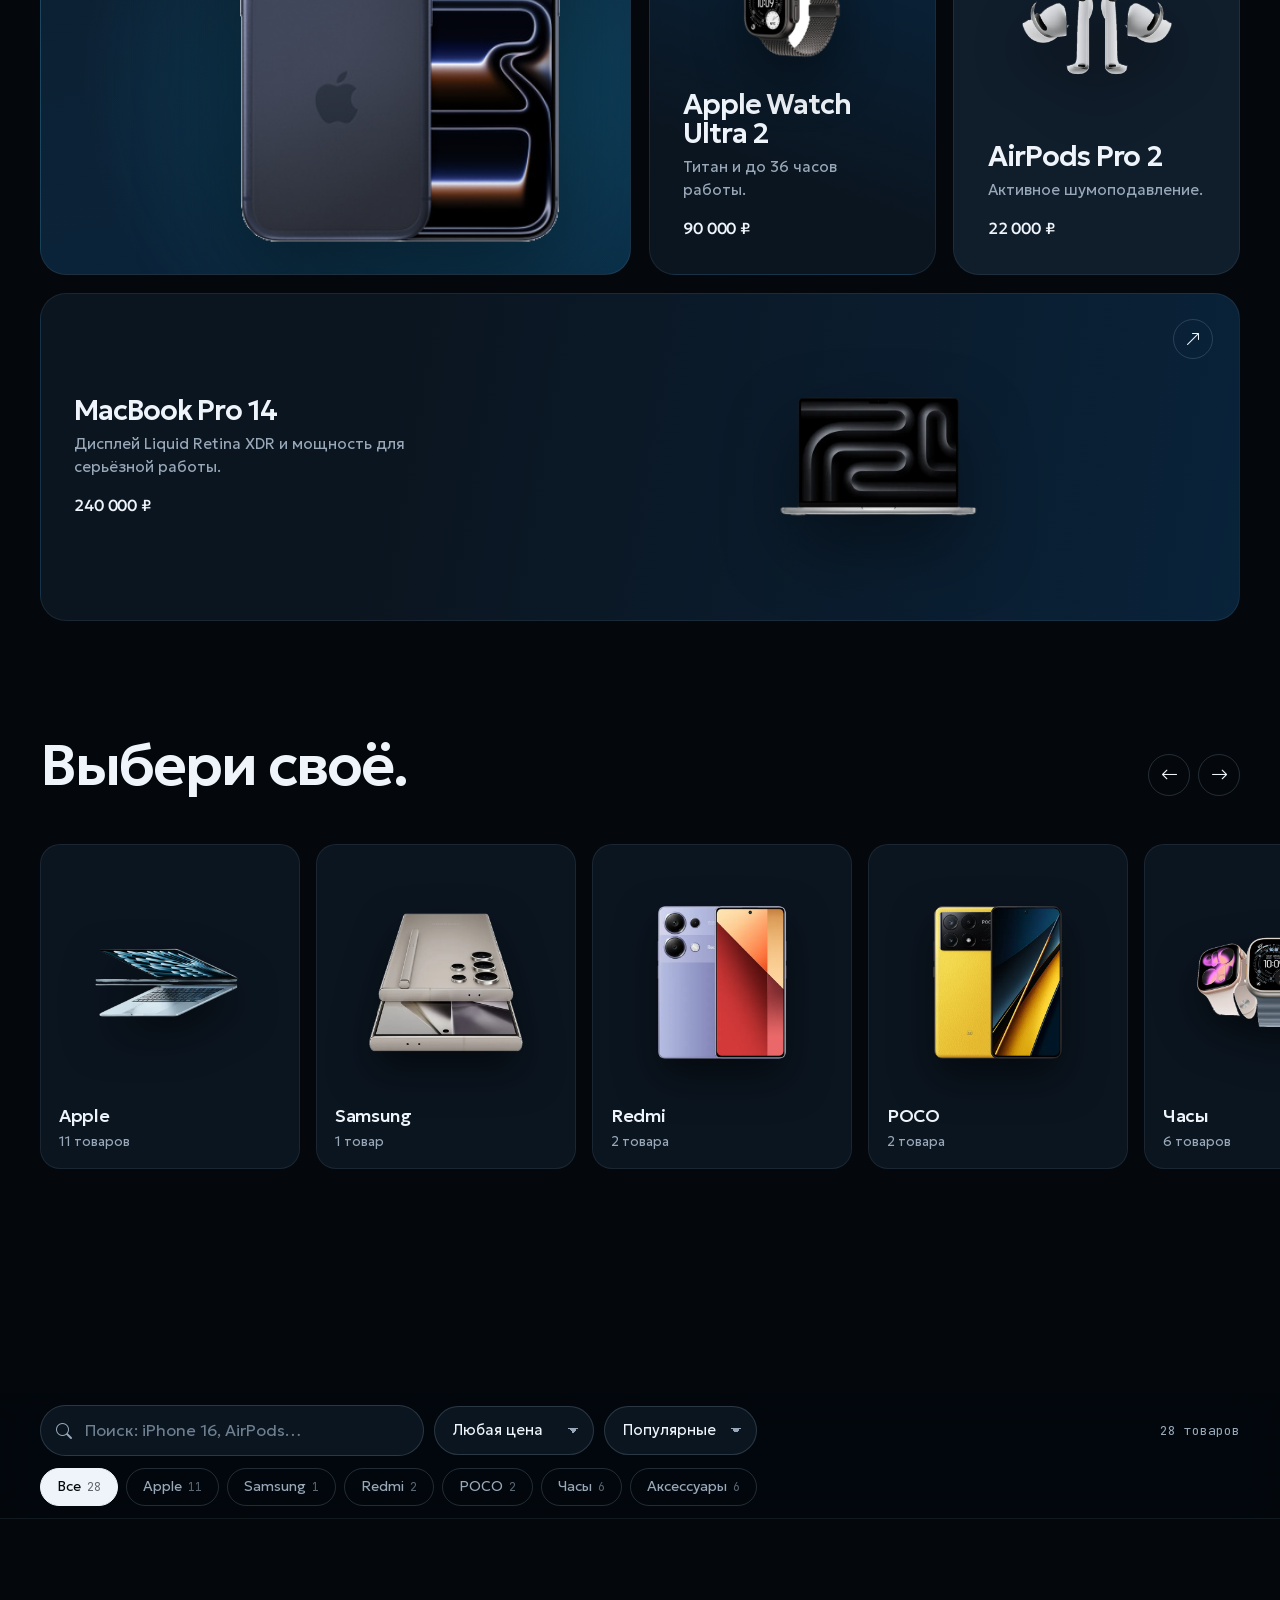
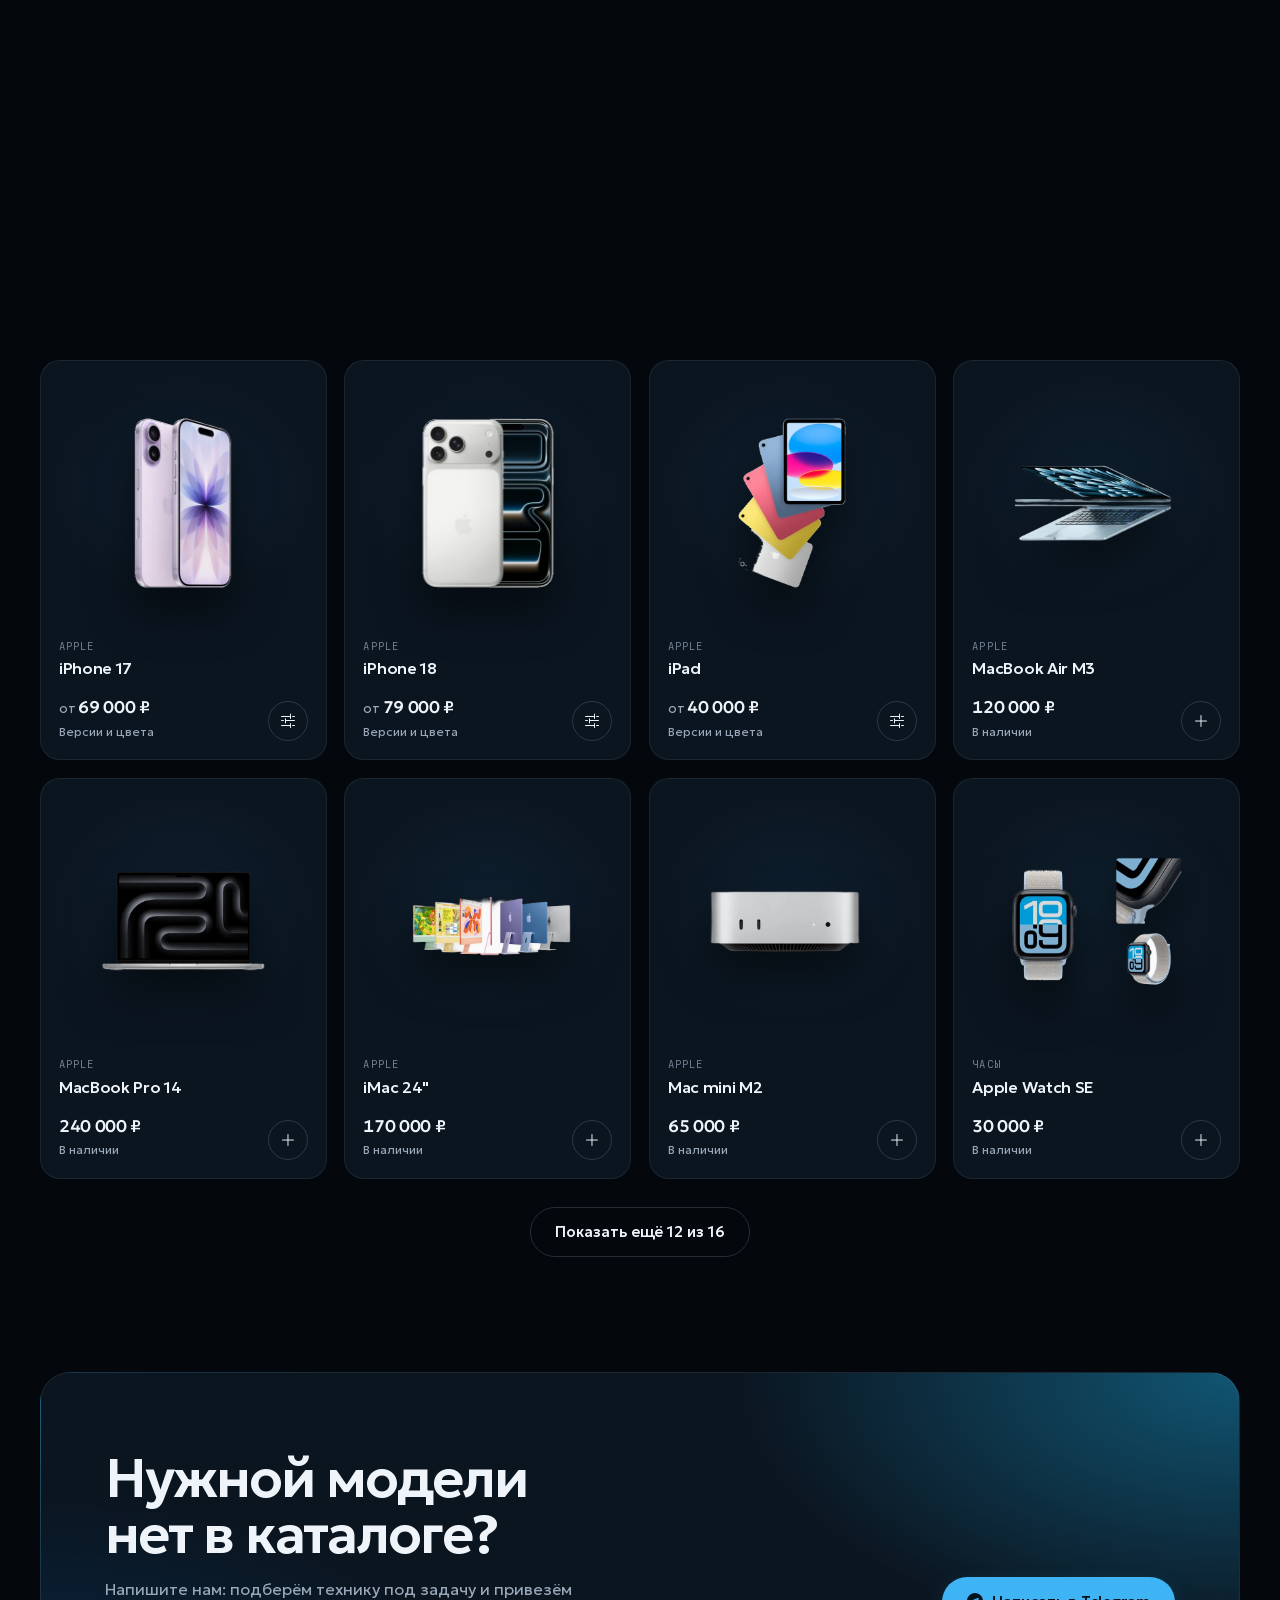
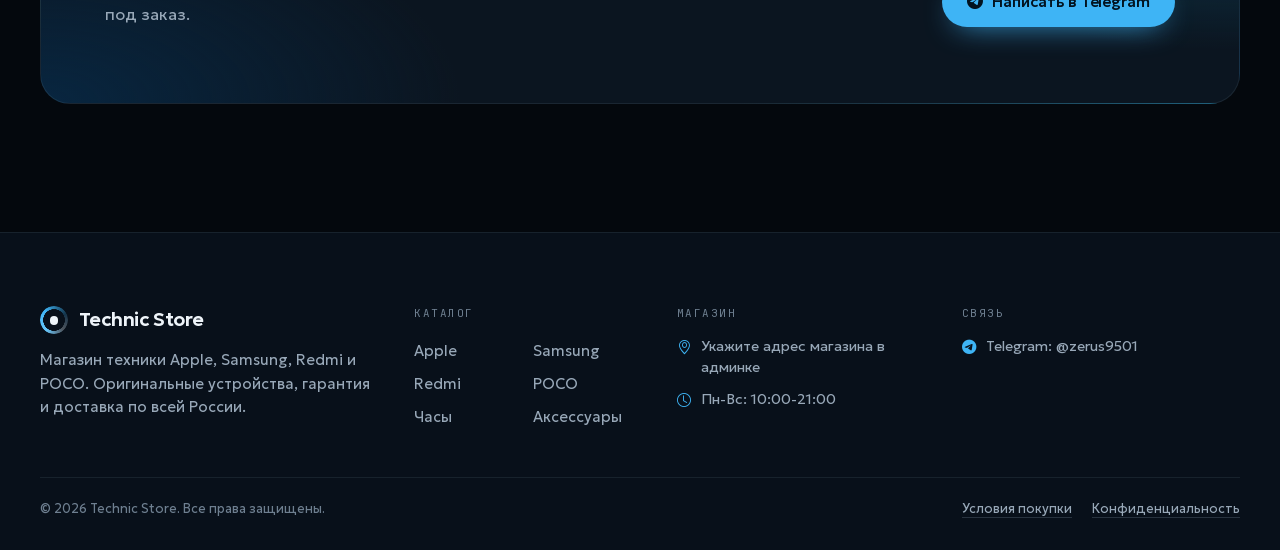
==== commit d7c2bb7b: "Новый логотип: линза вместо буквы Т (шапка, меню, подвал, заставка, иконка вкладки) Co-Authored-By: " ====
--- a/index.html
+++ b/index.html
@@ -10,16 +10,16 @@
 <meta property="og:title" content="Technic Store · оригинальная техника">
 <meta property="og:description" content="iPhone, Apple Watch, MacBook, Samsung, Redmi и POCO с гарантией и бесплатной доставкой по России.">
 <meta property="og:image" content="https://abubakarov-kerim.github.io/zerus-store/images/ip17pro_cosmic-orange.png">
-<link rel="icon" href="data:image/svg+xml,%3Csvg xmlns='http://www.w3.org/2000/svg' viewBox='0 0 28 28'%3E%3Crect width='28' height='28' rx='8' fill='%23EEF4F9'/%3E%3Crect x='7' y='7' width='14' height='5' rx='2' fill='%2304080D'/%3E%3Crect x='11.5' y='12' width='5' height='10' rx='2' fill='%233EB4F5'/%3E%3C/svg%3E">
+<link rel="icon" href="data:image/svg+xml,%3Csvg xmlns='http://www.w3.org/2000/svg' viewBox='0 0 32 32'%3E%3Crect width='32' height='32' rx='9' fill='%2304080D'/%3E%3Ccircle cx='16' cy='16' r='9.5' fill='none' stroke='%233EB4F5' stroke-width='3'/%3E%3Ccircle cx='16' cy='16' r='4' fill='%23EEF4F9'/%3E%3C/svg%3E">
 <link rel="preload" href="fonts/geologica-cyr.woff2" as="font" type="font/woff2" crossorigin>
 <link rel="preload" href="images/ip17pro_cosmic-orange.png" as="image" fetchpriority="high">
-<link rel="stylesheet" href="assets/fonts.css?v=2026-10-17.3">
-<link rel="stylesheet" href="assets/icons.css?v=2026-10-17.3">
-<link rel="stylesheet" href="assets/app.css?v=2026-10-17.3">
+<link rel="stylesheet" href="assets/fonts.css?v=2026-10-17.4">
+<link rel="stylesheet" href="assets/icons.css?v=2026-10-17.4">
+<link rel="stylesheet" href="assets/app.css?v=2026-10-17.4">
 <script>
 /* Версия сайта. При каждой публикации кода менять TECH_BUILD (и ?v= у файлов) на всех страницах:
    у посетителей со старой сохранённой копией сайт сам обновится. */
-var TECH_BUILD='2026-10-17.3';
+var TECH_BUILD='2026-10-17.4';
 (function(d){ d.className+=' js';
   try{ var t=localStorage.getItem('zerus_theme')||localStorage.getItem('zerus_theme_def'); if(t==='light') d.setAttribute('data-theme','light');
     var p=sessionStorage.getItem('zerus_pal_preview')||localStorage.getItem('zerus_palette'); if(p&&p!=='azure') d.setAttribute('data-palette',p); }catch(e){}
@@ -39,9 +39,8 @@
   clip-path:inset(0 0 0 0); transition:clip-path 1s cubic-bezier(.76,0,.24,1); }
 #intro.out{ clip-path:inset(0 0 100% 0); }
 .in-box{ display:flex; flex-direction:column; align-items:center; gap:26px; }
-.in-mark{ width:64px; height:64px; border-radius:18px; transform:scale(.6) rotate(-8deg); opacity:0; transition:transform 1s var(--ease), opacity .6s; }
-.in-mark::before{ left:16px; top:16px; width:32px; height:11px; border-radius:4px; }
-.in-mark::after{ left:26.5px; top:27px; width:11px; height:23px; border-radius:4px; transform:scaleY(0); transform-origin:top; transition:transform .7s var(--ease) .45s; }
+.in-mark{ width:64px; height:64px; transform:scale(.6) rotate(-90deg); opacity:0; transition:transform 1.1s var(--ease), opacity .6s; }
+.in-mark::after{ transform:scale(0); transition:transform .7s var(--ease) .45s; }
 #intro.go .in-mark{ transform:none; opacity:1; } #intro.go .in-mark::after{ transform:none; }
 .in-word{ display:flex; gap:.28em; font-size:clamp(2.2rem,7vw,4.6rem); font-weight:560; letter-spacing:-.045em; line-height:1.1; }
 .in-word span{ display:block; overflow:hidden; padding-bottom:.08em; }
@@ -389,9 +388,9 @@
 
 <footer class="foot"><div class="wrap" id="cmsFooter"></div></footer>
 
-<script src="products.js?v=2026-10-17.3"></script>
-<script src="cms.js?v=2026-10-17.3"></script>
-<script src="assets/silk.js?v=2026-10-17.3"></script>
+<script src="products.js?v=2026-10-17.4"></script>
+<script src="cms.js?v=2026-10-17.4"></script>
+<script src="assets/silk.js?v=2026-10-17.4"></script>
 <script>
 (function(){
   "use strict";
--- a/assets/app.css
+++ b/assets/app.css
@@ -154,9 +154,12 @@
 .nav.stuck{ border-bottom-color:var(--line); }
 .nav .wrap{ height:100%; display:flex; align-items:center; gap:28px; }
 .logo{ display:inline-flex; align-items:center; gap:11px; font-weight:600; font-size:1.12rem; letter-spacing:-.03em; white-space:nowrap; }
-.logo-mark{ width:28px; height:28px; border-radius:8px; background:var(--text); position:relative; flex-shrink:0; overflow:hidden; transition:background-color .5s; }
-.logo-mark::before{ content:''; position:absolute; left:7px; top:7px; width:14px; height:5px; border-radius:2px; background:var(--bg); }
-.logo-mark::after{ content:''; position:absolute; left:11.5px; top:12px; width:5px; height:10px; border-radius:2px; background:var(--ac); }
+/* знак магазина: линза. Тонкое кольцо с переливом в цвет палитры + сплошной центр. Размеры в %, поэтому знак любого размера */
+.logo-mark{ width:28px; height:28px; border-radius:50%; position:relative; flex-shrink:0; }
+.logo-mark::before{ content:''; position:absolute; inset:0; border-radius:50%;
+  background:conic-gradient(from 215deg, var(--ac2), var(--ac) 28%, color-mix(in srgb, var(--ac) 22%, transparent) 58%, color-mix(in srgb, var(--text) 30%, transparent) 78%, var(--ac2));
+  -webkit-mask:radial-gradient(closest-side, transparent 76%, #000 79%); mask:radial-gradient(closest-side, transparent 76%, #000 79%); }
+.logo-mark::after{ content:''; position:absolute; inset:34%; border-radius:50%; background:var(--text); }
 .nav-links{ display:flex; gap:4px; }
 .nav-links a{ padding:8px 13px; border-radius:var(--pill); font-size:.9rem; color:var(--mut); cursor:pointer; transition:color .25s, background-color .25s; }
 .nav-links a:hover, .nav-links a.on{ color:var(--text); background:color-mix(in srgb, var(--text) 6%, transparent); }
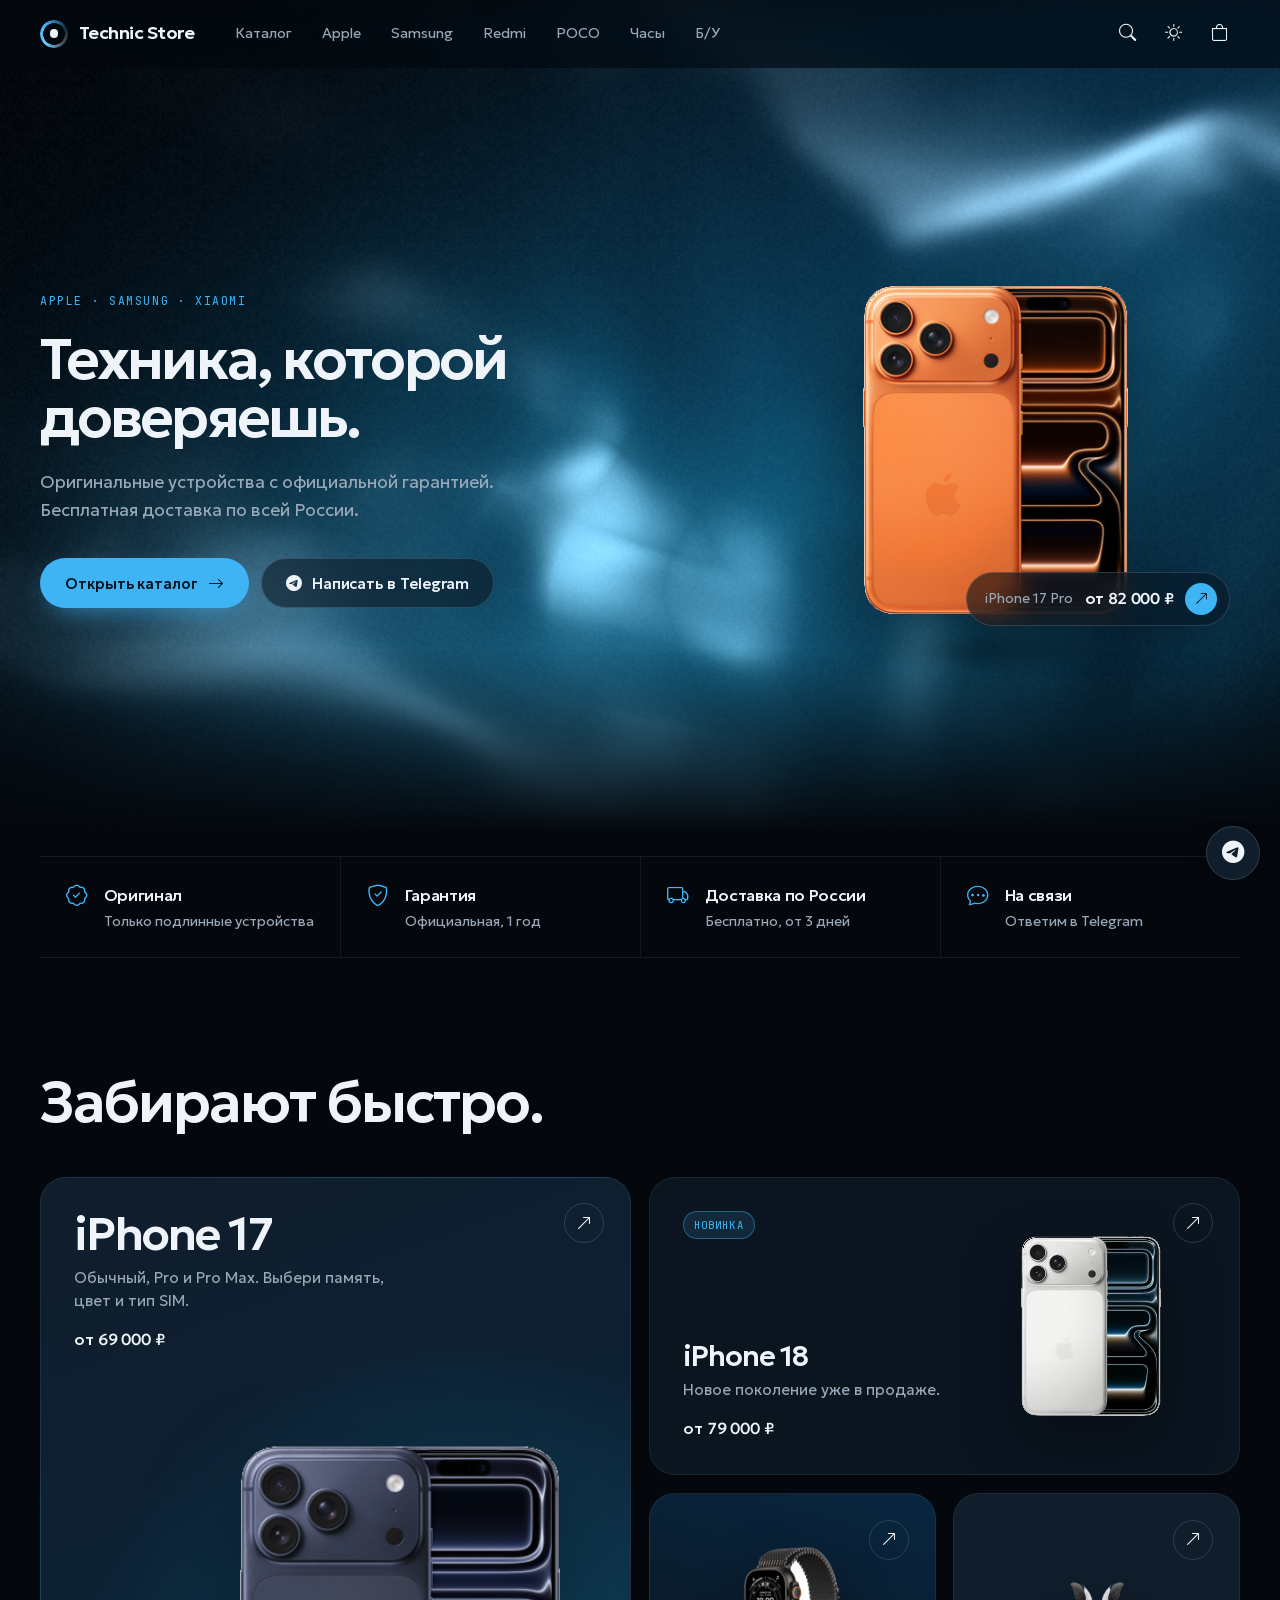
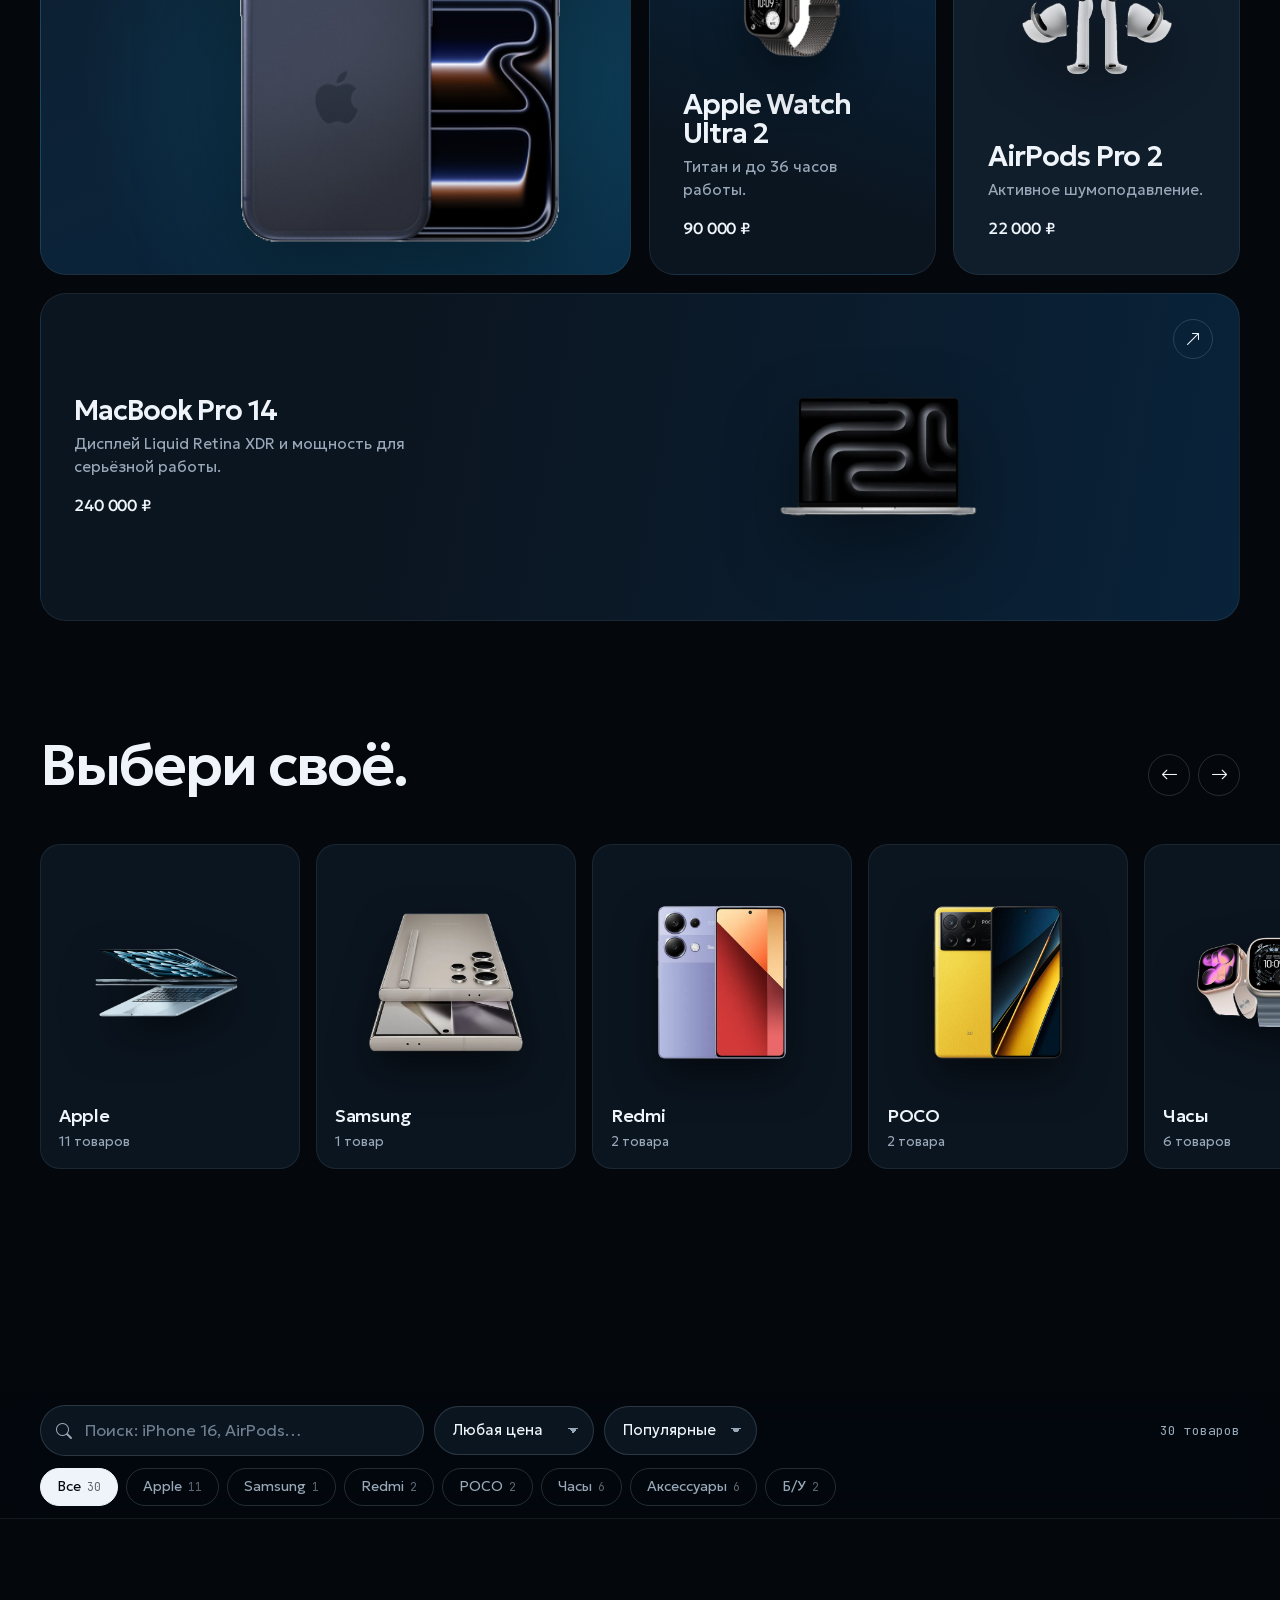
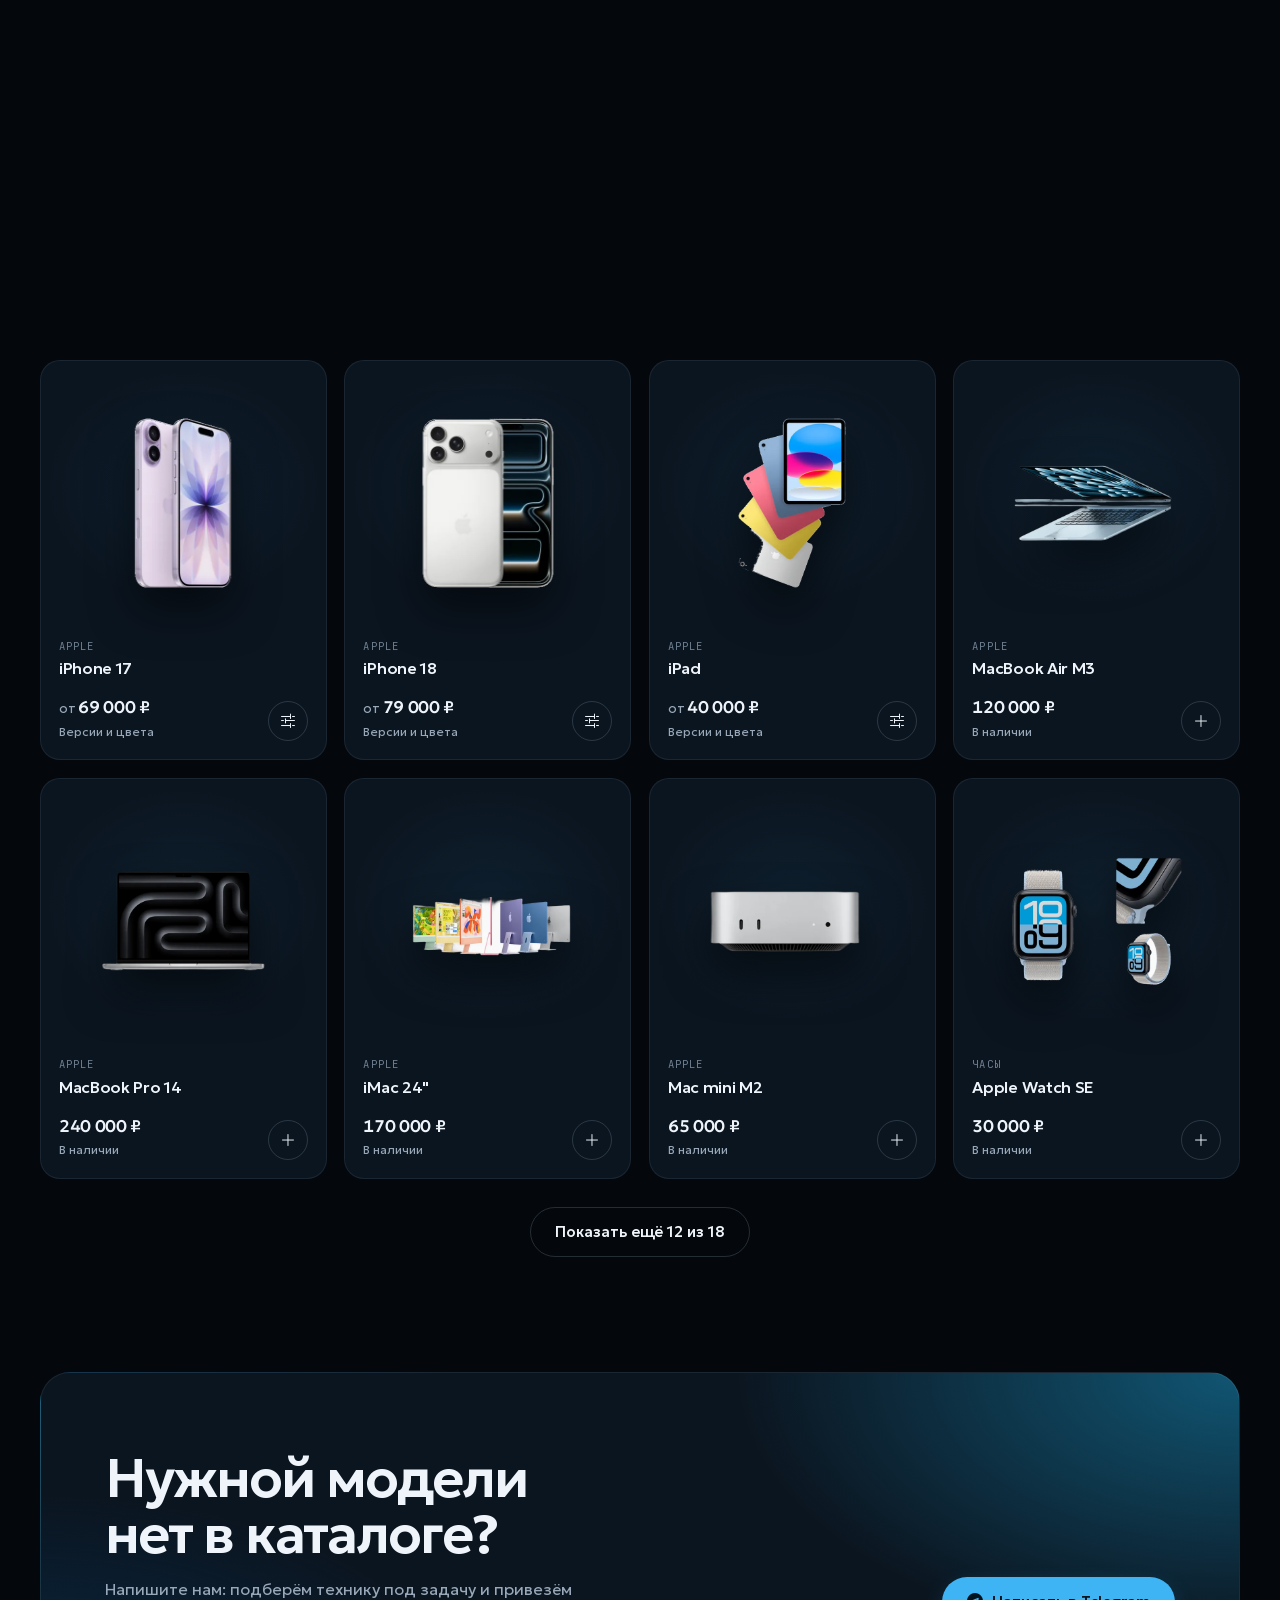
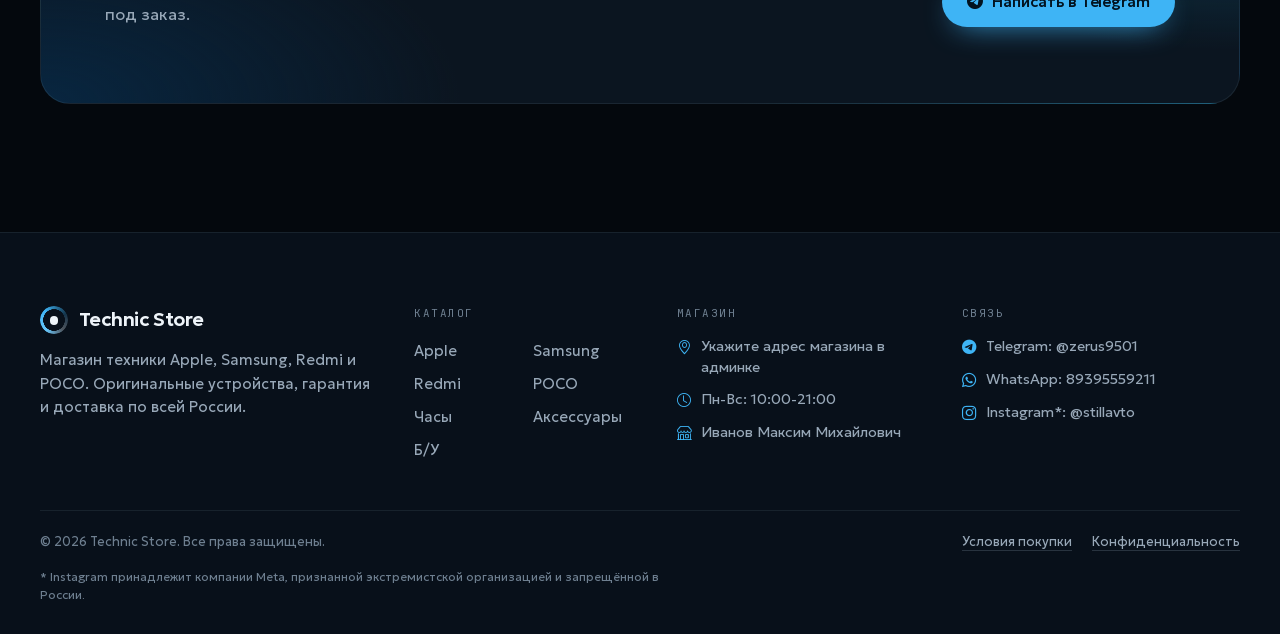
==== commit a60a61d3: "Категория Б/У: состояние, АКБ, дефекты, комплект, гарантия; правка в админке (2026-10-22.1) Co-Autho" ====
--- a/index.html
+++ b/index.html
@@ -13,13 +13,13 @@
 <link rel="icon" href="data:image/svg+xml,%3Csvg xmlns='http://www.w3.org/2000/svg' viewBox='0 0 32 32'%3E%3Crect width='32' height='32' rx='9' fill='%2304080D'/%3E%3Ccircle cx='16' cy='16' r='9.5' fill='none' stroke='%233EB4F5' stroke-width='3'/%3E%3Ccircle cx='16' cy='16' r='4' fill='%23EEF4F9'/%3E%3C/svg%3E">
 <link rel="preload" href="fonts/geologica-cyr.woff2" as="font" type="font/woff2" crossorigin>
 <link rel="preload" href="images/ip17pro_cosmic-orange.png" as="image" fetchpriority="high">
-<link rel="stylesheet" href="assets/fonts.css?v=2026-10-17.4">
-<link rel="stylesheet" href="assets/icons.css?v=2026-10-17.4">
-<link rel="stylesheet" href="assets/app.css?v=2026-10-17.4">
+<link rel="stylesheet" href="assets/fonts.css?v=2026-10-22.1">
+<link rel="stylesheet" href="assets/icons.css?v=2026-10-22.1">
+<link rel="stylesheet" href="assets/app.css?v=2026-10-22.1">
 <script>
 /* Версия сайта. При каждой публикации кода менять TECH_BUILD (и ?v= у файлов) на всех страницах:
    у посетителей со старой сохранённой копией сайт сам обновится. */
-var TECH_BUILD='2026-10-17.4';
+var TECH_BUILD='2026-10-22.1';
 (function(d){ d.className+=' js';
   try{ var t=localStorage.getItem('zerus_theme')||localStorage.getItem('zerus_theme_def'); if(t==='light') d.setAttribute('data-theme','light');
     var p=sessionStorage.getItem('zerus_pal_preview')||localStorage.getItem('zerus_palette'); if(p&&p!=='azure') d.setAttribute('data-palette',p); }catch(e){}
@@ -235,6 +235,7 @@
       <a href="#catalog" data-cat="Redmi">Redmi</a>
       <a href="#catalog" data-cat="POCO">POCO</a>
       <a href="#catalog" data-cat="Часы">Часы</a>
+      <a href="#catalog" data-cat="Б/У">Б/У</a>
     </nav>
     <span class="nav-sp"></span>
     <div class="nav-act">
@@ -256,6 +257,7 @@
     <a href="#catalog" data-cat="Redmi">Redmi <i class="bi bi-arrow-right"></i></a>
     <a href="#catalog" data-cat="POCO">POCO <i class="bi bi-arrow-right"></i></a>
     <a href="#catalog" data-cat="Часы">Часы <i class="bi bi-arrow-right"></i></a>
+    <a href="#catalog" data-cat="Б/У">Б/У <i class="bi bi-arrow-right"></i></a>
     <a href="order.html">Корзина <i class="bi bi-bag"></i></a>
   </nav>
   <div class="mnav-foot"><a class="btn block" data-tg-link href="#" target="_blank" rel="noopener"><i class="bi bi-telegram"></i>Написать в Telegram</a></div>
@@ -388,9 +390,9 @@
 
 <footer class="foot"><div class="wrap" id="cmsFooter"></div></footer>
 
-<script src="products.js?v=2026-10-17.4"></script>
-<script src="cms.js?v=2026-10-17.4"></script>
-<script src="assets/silk.js?v=2026-10-17.4"></script>
+<script src="products.js?v=2026-10-22.1"></script>
+<script src="cms.js?v=2026-10-22.1"></script>
+<script src="assets/silk.js?v=2026-10-22.1"></script>
 <script>
 (function(){
   "use strict";
--- a/assets/app.css
+++ b/assets/app.css
@@ -210,7 +210,16 @@
 .pc-price .from{ font-weight:350; color:var(--mut); font-size:.82rem; margin-right:3px; }
 .pc-price s{ display:block; color:var(--mut2); font-size:.78rem; font-weight:350; }
 .pc-stock{ font-size:.76rem; color:var(--mut); margin-top:2px; }
-.pc-stock.out{ color:var(--bad); } .pc-stock.soon{ color:var(--ac); }
+.pc-stock.out{ color:var(--bad); } .pc-stock.soon{ color:var(--ac); } .pc-stock.used{ color:var(--text); opacity:.78; }
+.pc-flag.used{ background:var(--surf); color:var(--text); border:1px solid var(--line2); }
+/* админка: поля Б/У */
+.cms-used{ border:1px solid var(--line2); border-radius:14px; padding:14px 14px 4px; margin-bottom:16px; background:color-mix(in srgb, var(--ac) 5%, transparent); }
+.cms-used[hidden]{ display:none; }
+.cms-used-h{ display:flex; align-items:center; gap:8px; font-weight:600; font-size:.9rem; margin-bottom:12px; }
+.cms-used-h i{ color:var(--ac); }
+.cms-check{ display:inline-flex; align-items:center; gap:8px; margin-top:8px; font-size:.84rem; cursor:pointer; min-height:32px; }
+.cms-check input{ width:18px; height:18px; accent-color:var(--ac); }
+.cms-used textarea:disabled{ opacity:.45; }
 .pc-add{ width:40px; height:40px; flex-shrink:0; border-radius:var(--pill); border:1px solid var(--line2); background:transparent; display:grid; place-items:center; cursor:pointer;
   color:var(--text); transition:background-color .3s, color .3s, border-color .3s, transform .3s var(--ease); }
 .pc-add:hover{ background:var(--ac); border-color:var(--ac); color:var(--ac-ink); }
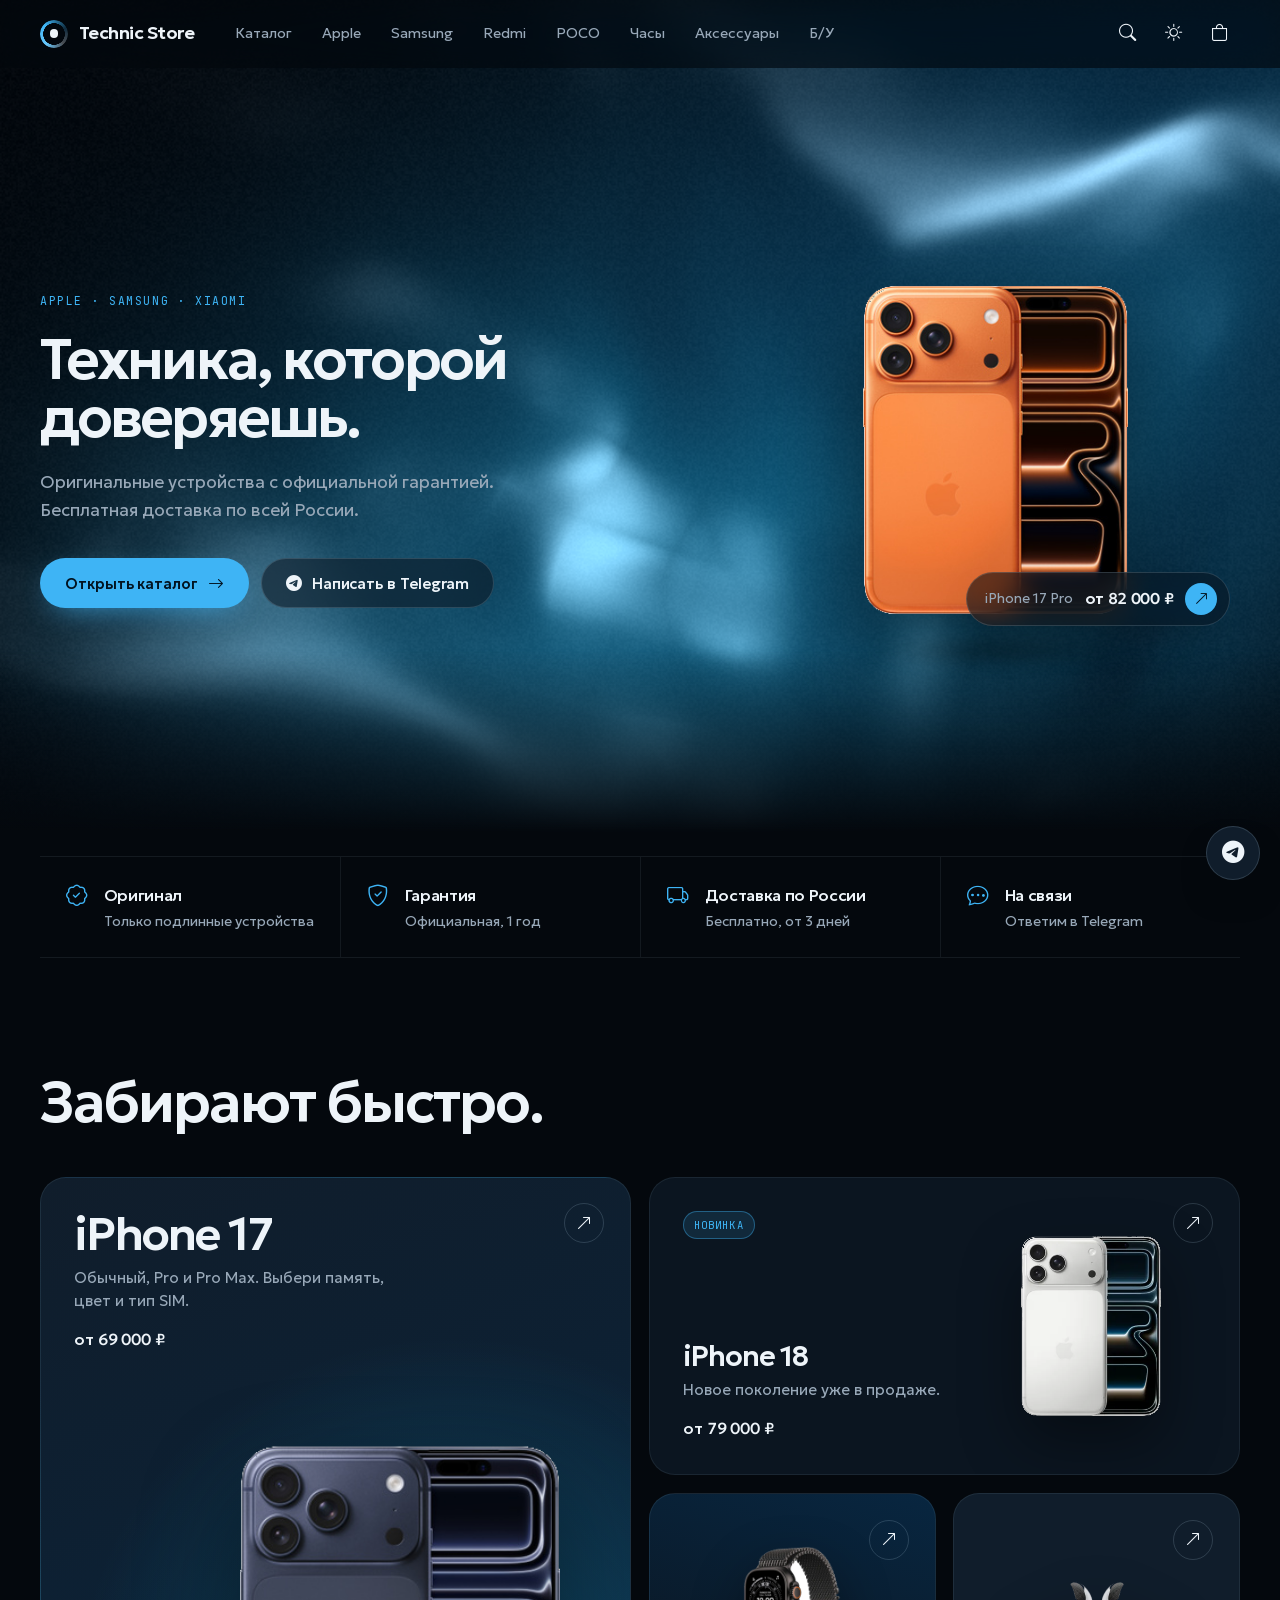
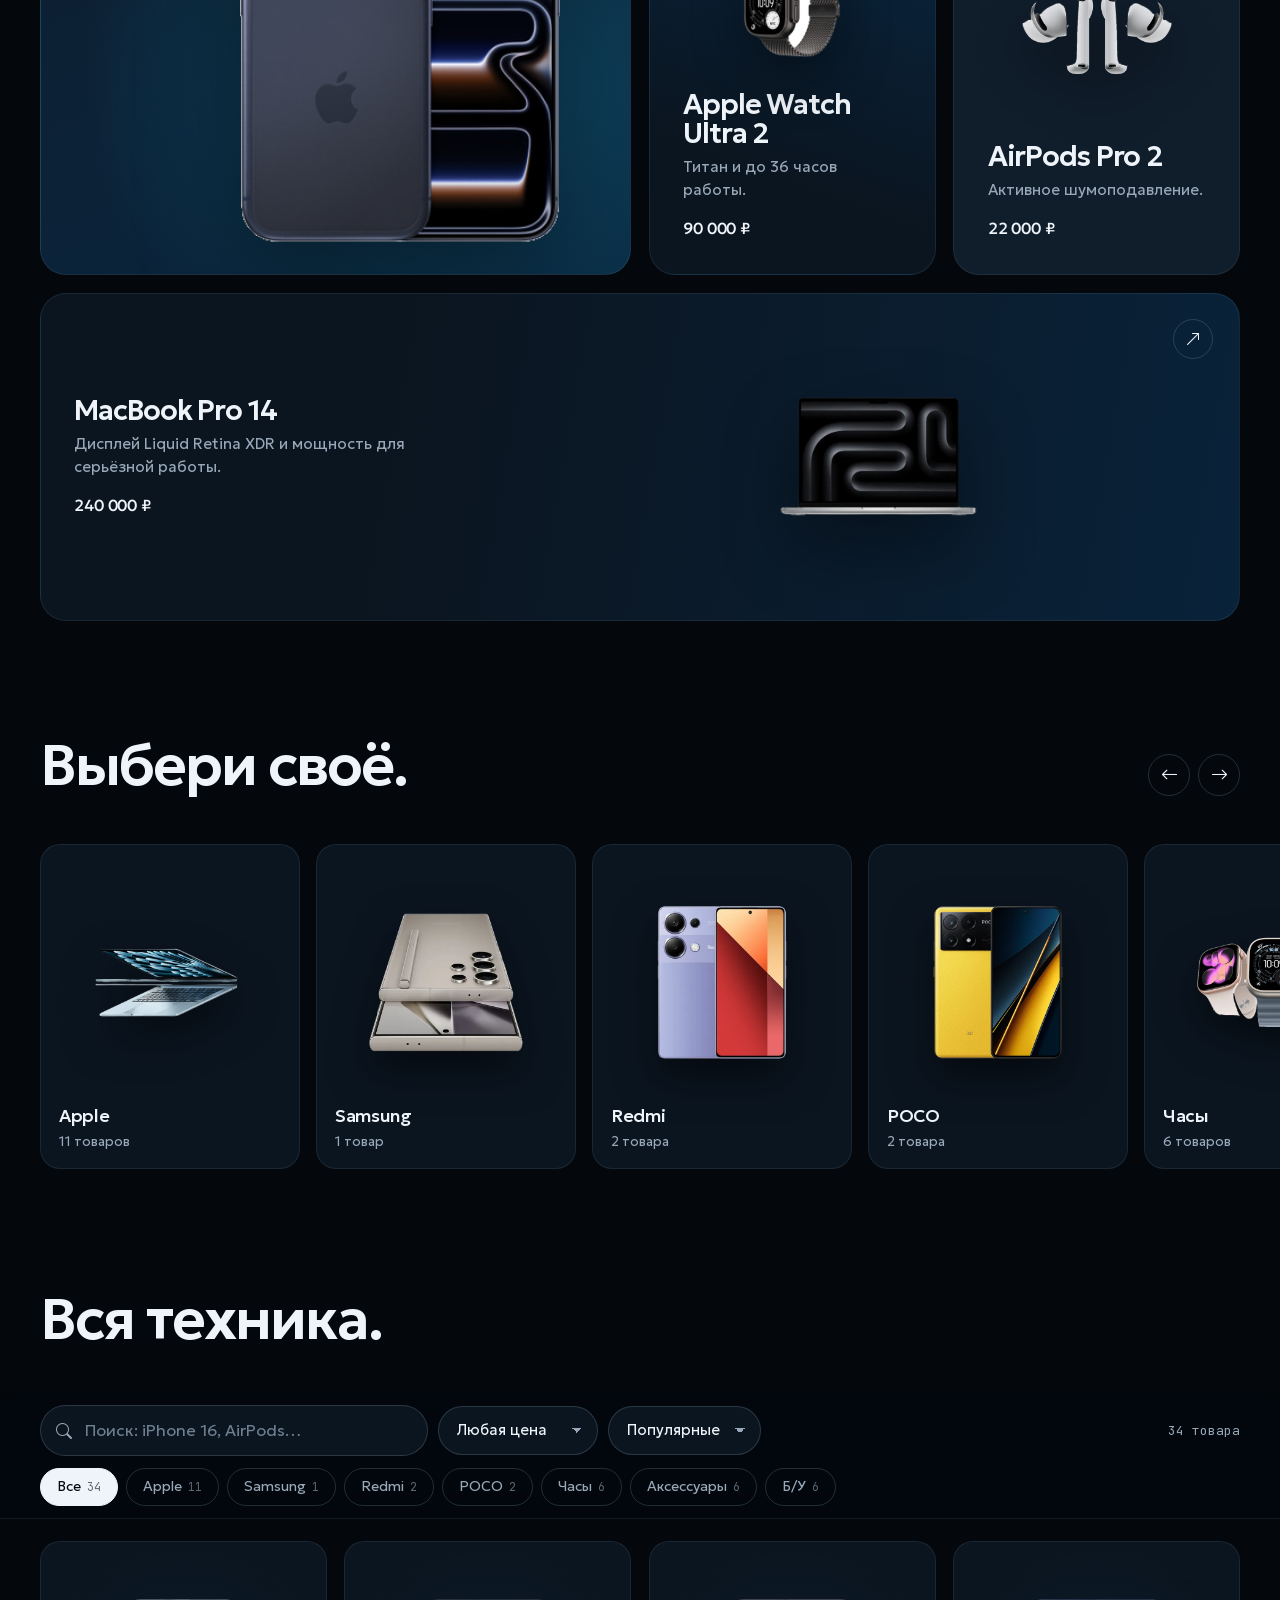
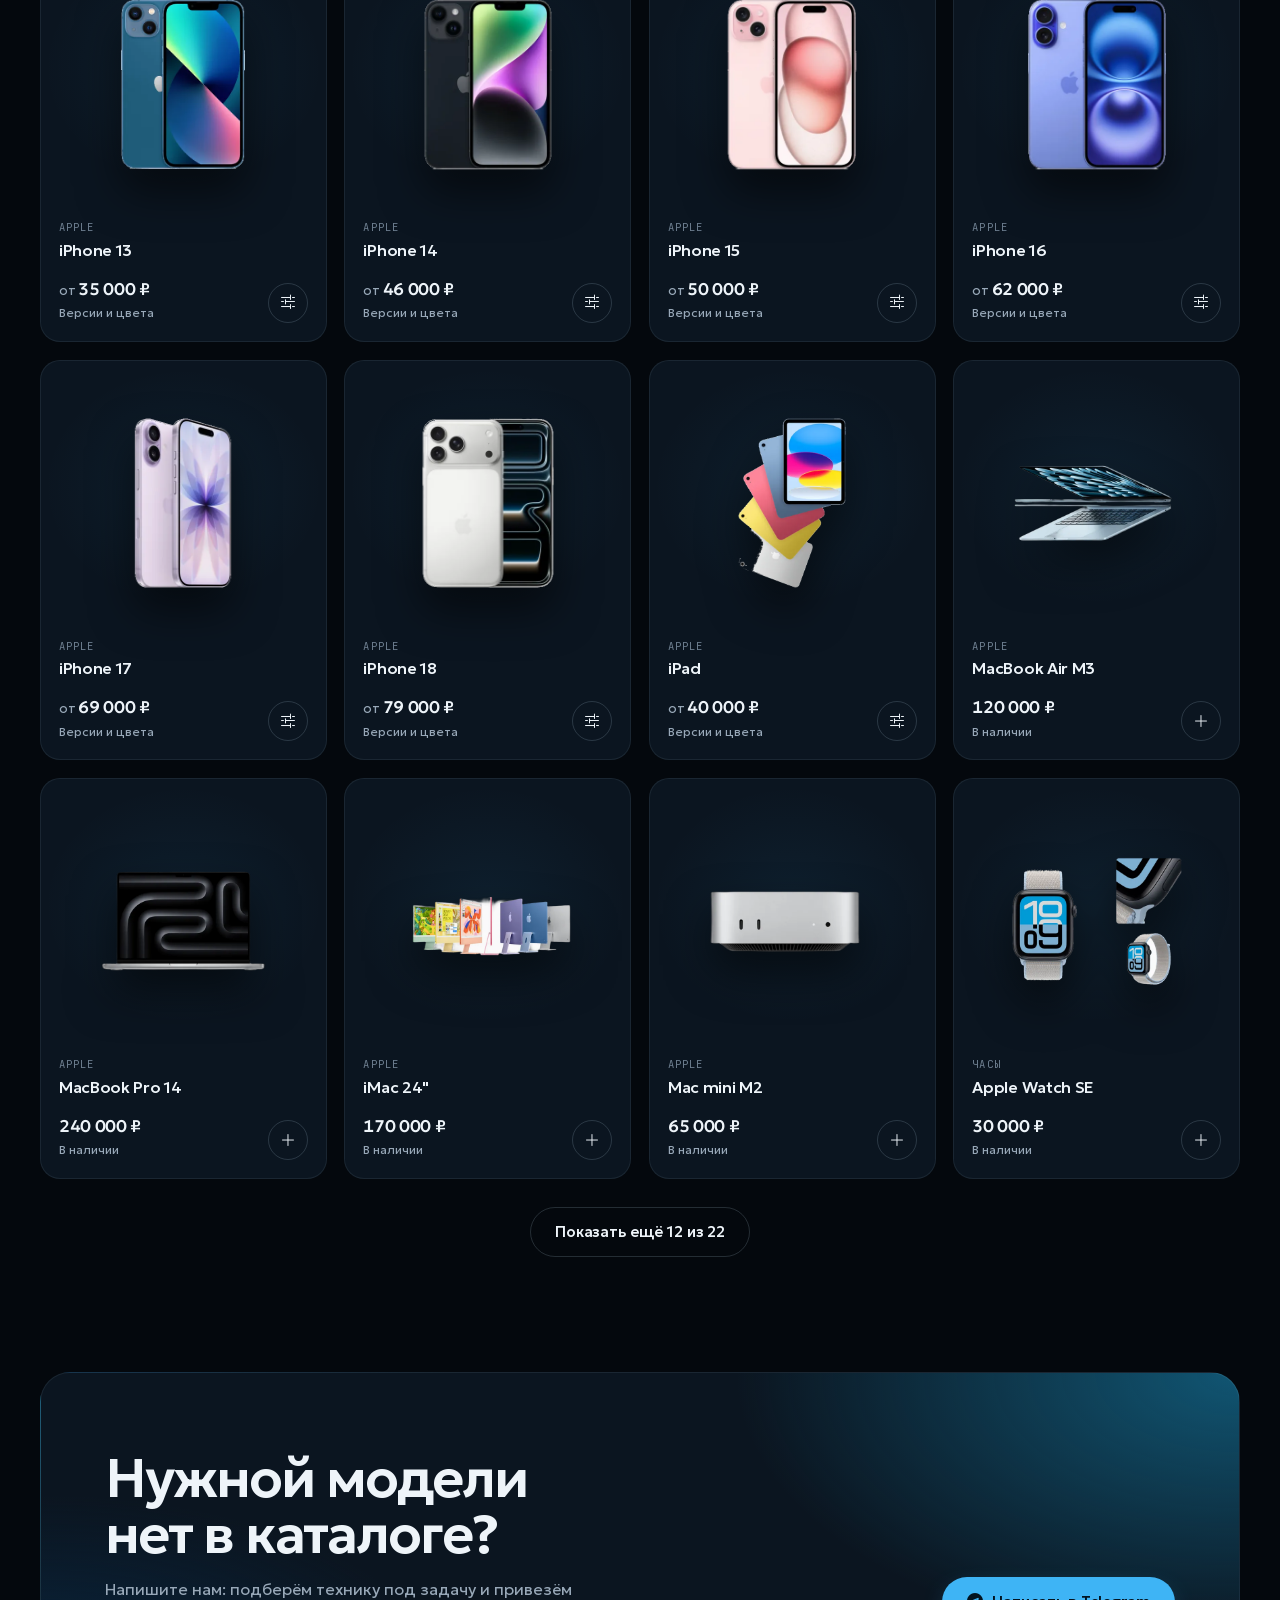
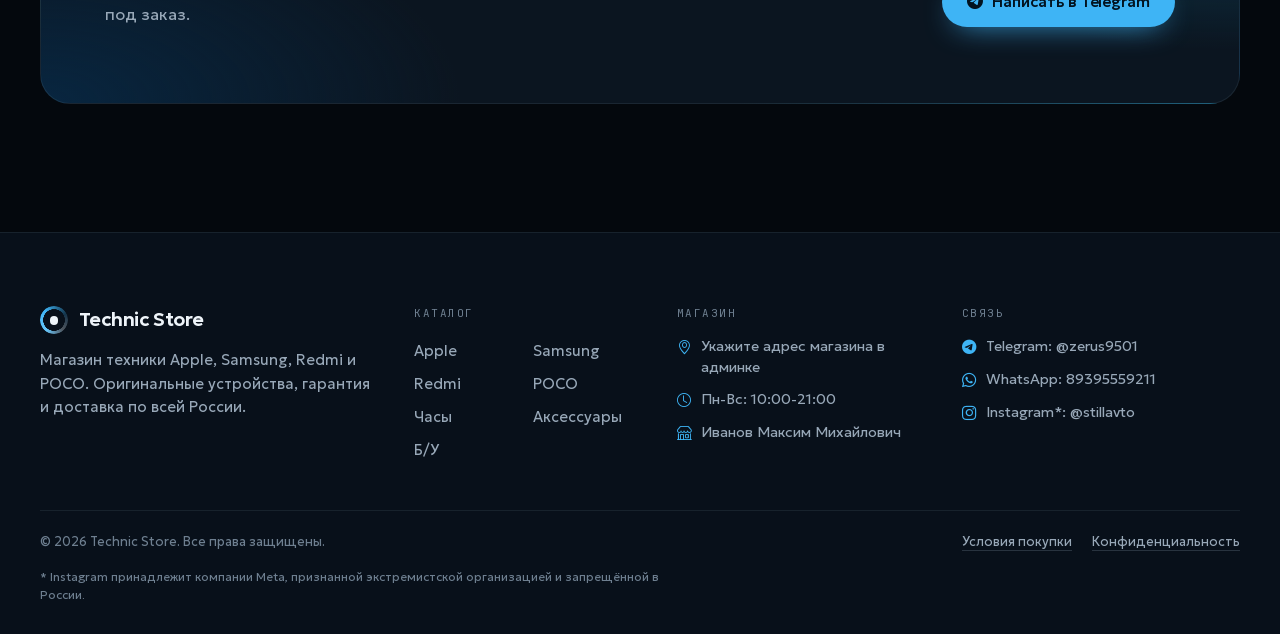
==== commit 9c2a2342: "Б/У: ещё 4 товара, витрина раздела и премиальные карточки; мобильная версия удобнее (2026-10-23.1) C" ====
--- a/index.html
+++ b/index.html
@@ -13,13 +13,13 @@
 <link rel="icon" href="data:image/svg+xml,%3Csvg xmlns='http://www.w3.org/2000/svg' viewBox='0 0 32 32'%3E%3Crect width='32' height='32' rx='9' fill='%2304080D'/%3E%3Ccircle cx='16' cy='16' r='9.5' fill='none' stroke='%233EB4F5' stroke-width='3'/%3E%3Ccircle cx='16' cy='16' r='4' fill='%23EEF4F9'/%3E%3C/svg%3E">
 <link rel="preload" href="fonts/geologica-cyr.woff2" as="font" type="font/woff2" crossorigin>
 <link rel="preload" href="images/ip17pro_cosmic-orange.png" as="image" fetchpriority="high">
-<link rel="stylesheet" href="assets/fonts.css?v=2026-10-22.1">
-<link rel="stylesheet" href="assets/icons.css?v=2026-10-22.1">
-<link rel="stylesheet" href="assets/app.css?v=2026-10-22.1">
+<link rel="stylesheet" href="assets/fonts.css?v=2026-10-23.1">
+<link rel="stylesheet" href="assets/icons.css?v=2026-10-23.1">
+<link rel="stylesheet" href="assets/app.css?v=2026-10-23.1">
 <script>
 /* Версия сайта. При каждой публикации кода менять TECH_BUILD (и ?v= у файлов) на всех страницах:
    у посетителей со старой сохранённой копией сайт сам обновится. */
-var TECH_BUILD='2026-10-22.1';
+var TECH_BUILD='2026-10-23.1';
 (function(d){ d.className+=' js';
   try{ var t=localStorage.getItem('zerus_theme')||localStorage.getItem('zerus_theme_def'); if(t==='light') d.setAttribute('data-theme','light');
     var p=sessionStorage.getItem('zerus_pal_preview')||localStorage.getItem('zerus_palette'); if(p&&p!=='azure') d.setAttribute('data-palette',p); }catch(e){}
@@ -163,6 +163,12 @@
 .pill.on{ background:var(--text); color:var(--bg); border-color:var(--text); }
 .pill small{ font-family:var(--mono); font-size:.72rem; opacity:.6; margin-left:6px; }
 .count{ font-family:var(--mono); font-size:.8rem; color:var(--mut); white-space:nowrap; }
+/* телефон: закреплён только ряд категорий */
+@media (max-width:760px){
+  .tools{ top:calc(var(--nav-h) - var(--trh,110px)); background:var(--bg); padding-bottom:10px; }
+  body.cms-admin-on .tools{ top:calc(var(--nav-h) + 46px - var(--trh,110px)); }
+  .tools .count{ display:none; }
+}
 .empty{ text-align:center; padding:70px 20px; border:1px dashed var(--line2); border-radius:var(--r); }
 .empty i{ font-size:2rem; color:var(--mut); } .empty h3{ font-size:1.3rem; margin-top:14px; } .empty p{ color:var(--mut); margin:8px 0 20px; }
 
@@ -235,6 +241,7 @@
       <a href="#catalog" data-cat="Redmi">Redmi</a>
       <a href="#catalog" data-cat="POCO">POCO</a>
       <a href="#catalog" data-cat="Часы">Часы</a>
+      <a href="#catalog" data-cat="Аксессуары">Аксессуары</a>
       <a href="#catalog" data-cat="Б/У">Б/У</a>
     </nav>
     <span class="nav-sp"></span>
@@ -257,6 +264,7 @@
     <a href="#catalog" data-cat="Redmi">Redmi <i class="bi bi-arrow-right"></i></a>
     <a href="#catalog" data-cat="POCO">POCO <i class="bi bi-arrow-right"></i></a>
     <a href="#catalog" data-cat="Часы">Часы <i class="bi bi-arrow-right"></i></a>
+    <a href="#catalog" data-cat="Аксессуары">Аксессуары <i class="bi bi-arrow-right"></i></a>
     <a href="#catalog" data-cat="Б/У">Б/У <i class="bi bi-arrow-right"></i></a>
     <a href="order.html">Корзина <i class="bi bi-bag"></i></a>
   </nav>
@@ -370,6 +378,19 @@
       </div>
       <div class="pills" id="pills" role="tablist" aria-label="Категории"></div>
     </div>
+    <div class="uh" id="usedHero" hidden>
+      <div class="uh-copy">
+        <h3 class="uh-t" data-edit="used_title" data-edit-label="Раздел Б/У: заголовок">Б/У техника, которой можно доверять</h3>
+        <p class="uh-p" data-edit="used_text" data-edit-label="Раздел Б/У: текст">Проверяем каждое устройство перед продажей и честно пишем аккумулятор, состояние и дефекты.</p>
+        <ul class="uh-pts">
+          <li><i class="bi bi-patch-check"></i><span data-edit="used_p1" data-edit-label="Раздел Б/У: преимущества">Проверка перед продажей</span></li>
+          <li><i class="bi bi-phone"></i><span data-edit="used_p2" data-edit-label="Раздел Б/У: преимущества">Аккумулятор в процентах</span></li>
+          <li><i class="bi bi-info-circle"></i><span data-edit="used_p3" data-edit-label="Раздел Б/У: преимущества">Все дефекты в описании</span></li>
+          <li><i class="bi bi-shield-check"></i><span data-edit="used_p4" data-edit-label="Раздел Б/У: преимущества">Гарантия магазина</span></li>
+        </ul>
+      </div>
+      <div class="uh-art" id="usedArt" aria-hidden="true"></div>
+    </div>
     <div class="grid-p" id="grid" aria-live="polite"></div>
     <div style="text-align:center;margin-top:28px" id="moreWrap" hidden><button class="btn ghost" id="more">Показать ещё</button></div>
     <div class="empty" id="empty" hidden><i class="bi bi-search"></i><h3>Ничего не нашли</h3><p>Попробуйте другой запрос или сбросьте фильтры.</p><button class="btn ghost" id="reset">Сбросить фильтры</button></div>
@@ -390,9 +411,9 @@
 
 <footer class="foot"><div class="wrap" id="cmsFooter"></div></footer>
 
-<script src="products.js?v=2026-10-22.1"></script>
-<script src="cms.js?v=2026-10-22.1"></script>
-<script src="assets/silk.js?v=2026-10-22.1"></script>
+<script src="products.js?v=2026-10-23.1"></script>
+<script src="cms.js?v=2026-10-23.1"></script>
+<script src="assets/silk.js?v=2026-10-23.1"></script>
 <script>
 (function(){
   "use strict";
@@ -412,6 +433,18 @@
     }
     return true;
   }
+  /* витрина раздела «Б/У»: показывается над товарами, когда выбрана категория */
+  function usedHero(){
+    var h=$('#usedHero'); if(!h) return;
+    var on=state.cat==='Б/У'; h.hidden=!on; if(!on) return;
+    var used=CMS.getProducts().filter(function(p){ return CMS.isUsed(p) && CMS.inStock(p); });
+    var pics=used.slice().sort(function(a,b){ return CMS.priceOf(b)-CMS.priceOf(a); }).slice(0,3);
+    $('#usedArt').innerHTML=pics.map(function(p,i){ return '<img class="uh-i i'+i+'" src="'+esc(CMS.thumb(p.img))+'" alt="" loading="lazy">'; }).join('')+
+      (used.length?'<div class="uh-n"><b>'+used.length+'</b>'+CMS.plural(used.length,'устройство','устройства','устройств')+' в наличии</div>':'');
+  }
+  /* телефон: при прокрутке закреплён только ряд категорий, поиск и фильтры уезжают под шапку */
+  (function(){ var t=document.querySelector('.tools'), r=t&&t.querySelector('.tools-row'); if(!r||!window.ResizeObserver) return;
+    new ResizeObserver(function(){ t.style.setProperty('--trh', (r.offsetHeight+16)+'px'); }).observe(r); })();
   function renderPills(){
     var cats=CMS.getCategories(), all=CMS.getProducts();
     var h='<button class="pill'+(state.cat==='all'?' on':'')+'" data-cat="" role="tab" aria-selected="'+(state.cat==='all')+'">Все<small>'+all.length+'</small></button>';
@@ -428,10 +461,11 @@
     if(rest>0) $('#more').textContent='Показать ещё '+Math.min(rest,PAGE)+' из '+rest;
     $('#empty').hidden=!!list.length;
     $('#count').textContent=list.length+' '+CMS.plural(list.length,'товар','товара','товаров');
+    usedHero();
     CMS.observeReveal($('#grid'));
   }
   function renderRail(){
-    var all=CMS.getProducts(), pics={'Apple':'images/w/macbook.webp','Samsung':'images/w/samsung_s24.webp','Redmi':'images/w/redmi_note13pro.webp','POCO':'images/w/poco_x6pro.webp','Часы':'images/w/newarrivals_watch.webp','Аксессуары':'images/w/airpods4.webp'};
+    var all=CMS.getProducts(), pics={'Apple':'images/w/macbook.webp','Samsung':'images/w/samsung_s24.webp','Redmi':'images/w/redmi_note13pro.webp','POCO':'images/w/poco_x6pro.webp','Часы':'images/w/newarrivals_watch.webp','Аксессуары':'images/w/airpods4.webp','Б/У':'images/w/ip15pro_natural-titanium.webp'};
     $('#rail').innerHTML=CMS.getCategories().map(function(c){
       var items=all.filter(function(p){ return CMS.catOf(p)===c; }); var img=pics[c] || (items[0] ? CMS.thumb(items[0].img) : '');
       return '<button class="cat" data-cat="'+esc(c)+'"><div class="art">'+(img?'<img src="'+esc(img)+'" alt="" loading="lazy">':'')+'</div><b>'+esc(c)+'</b><small>'+items.length+' '+CMS.plural(items.length,'товар','товара','товаров')+'</small></button>';
--- a/assets/app.css
+++ b/assets/app.css
@@ -426,3 +426,55 @@
   *,*::before,*::after{ animation-duration:.01ms!important; animation-iteration-count:1!important; transition-duration:.01ms!important; scroll-behavior:auto!important; }
   .js .rv{ opacity:1; transform:none; }
 }
+
+/* ===== Б/У: карточки и витрина раздела ===== */
+.pc.pc-u{ background:linear-gradient(180deg, color-mix(in srgb, var(--ac) 7%, var(--surf)), var(--surf) 55%); border-color:color-mix(in srgb, var(--ac) 22%, var(--line)); }
+.pc.pc-u:hover{ border-color:color-mix(in srgb, var(--ac) 45%, var(--line2)); }
+.pcu{ display:flex; flex-wrap:wrap; align-items:center; gap:6px 12px; margin-top:4px; font-size:.74rem; color:var(--mut); }
+.pcu-b{ display:inline-flex; align-items:center; gap:6px; font-family:var(--mono); color:var(--text); }
+.pcu-b i{ position:relative; width:20px; height:10px; border:1.3px solid currentColor; border-radius:3px; padding:1px; opacity:.85; }
+.pcu-b i::after{ content:""; position:absolute; right:-3.5px; top:2.5px; width:2px; height:3.5px; border-radius:0 1px 1px 0; background:currentColor; }
+.pcu-b i b{ display:block; height:100%; border-radius:1.5px; background:var(--ok); }
+.pcu-b.low i b{ background:var(--bad); }
+.pcu-g{ display:inline-flex; align-items:center; gap:6px; }
+.pcu-d{ display:inline-flex; gap:2px; } .pcu-d b{ width:5px; height:5px; border-radius:1.5px; background:var(--line2); } .pcu-d b.on{ background:var(--ac); }
+.pc-flag.used{ background:color-mix(in srgb, var(--ac) 16%, var(--surf)); color:var(--text); border:1px solid color-mix(in srgb, var(--ac) 40%, transparent); }
+
+.uh{ position:relative; display:grid; grid-template-columns:minmax(0,1.15fr) minmax(0,.85fr); gap:clamp(20px,4vw,48px); align-items:center;
+  margin:0 0 clamp(22px,3vw,34px); padding:clamp(22px,4vw,44px); border-radius:calc(var(--r) * 1.4); overflow:hidden; isolation:isolate;
+  background:radial-gradient(70% 90% at 85% 50%, color-mix(in srgb, var(--s3, var(--ac)) 22%, transparent), transparent 70%),
+             linear-gradient(135deg, color-mix(in srgb, var(--ac) 9%, var(--surf2)), var(--surf)); border:1px solid color-mix(in srgb, var(--ac) 28%, var(--line)); }
+.uh[hidden]{ display:none; }
+.uh::after{ content:""; position:absolute; inset:0; z-index:-1; pointer-events:none; background:linear-gradient(115deg, transparent 30%, color-mix(in srgb, #fff 7%, transparent) 48%, transparent 62%); }
+.uh-t{ font-size:clamp(1.55rem,3.2vw,2.5rem); line-height:1.05; letter-spacing:-.035em; font-weight:600; margin:0 0 12px; max-width:16ch; }
+.uh-p{ color:var(--mut); max-width:46ch; line-height:1.55; margin:0 0 22px; font-size:.98rem; }
+.uh-pts{ list-style:none; margin:0; padding:0; display:grid; grid-template-columns:1fr 1fr; gap:12px 18px; }
+.uh-pts li{ display:flex; align-items:center; gap:10px; font-size:.9rem; font-weight:500; }
+.uh-pts i{ display:grid; place-items:center; width:34px; height:34px; flex:none; border-radius:10px; color:var(--ac); background:color-mix(in srgb, var(--ac) 12%, transparent); border:1px solid color-mix(in srgb, var(--ac) 25%, transparent); }
+.uh-art{ position:relative; height:clamp(220px,26vw,300px); }
+.uh-i{ position:absolute; top:50%; left:50%; width:46%; height:86%; object-fit:contain; filter:drop-shadow(0 26px 26px var(--shade)); transition:transform .8s var(--ease); }
+.uh-i.i0{ transform:translate(-50%,-52%); z-index:3; }
+.uh-i.i1{ transform:translate(-112%,-44%) rotate(-9deg) scale(.86); z-index:2; opacity:.92; }
+.uh-i.i2{ transform:translate(12%,-44%) rotate(9deg) scale(.86); z-index:1; opacity:.92; }
+.uh:hover .uh-i.i1{ transform:translate(-120%,-46%) rotate(-12deg) scale(.86); } .uh:hover .uh-i.i2{ transform:translate(20%,-46%) rotate(12deg) scale(.86); }
+.uh-n{ position:absolute; right:0; bottom:0; z-index:4; padding:8px 14px; border-radius:999px; font-size:.78rem; color:var(--mut); background:color-mix(in srgb, var(--surf) 80%, transparent); border:1px solid var(--line2); -webkit-backdrop-filter:blur(10px); backdrop-filter:blur(10px); }
+.uh-n b{ color:var(--text); font-size:.95rem; margin-right:5px; }
+@media (max-width:760px){
+  .uh{ grid-template-columns:1fr; padding:22px 18px; }
+  .uh-art{ order:-1; height:190px; margin:-6px -6px 0; }
+  .uh-pts{ grid-template-columns:1fr; gap:10px; }
+  .uh-n{ right:4px; bottom:2px; }
+}
+@media (prefers-reduced-motion: reduce){ .uh-i{ transition:none; } }
+
+/* ===== Телефон: удобные места касания ===== */
+.fab{ transition:transform .35s var(--ease), opacity .3s; }
+.fab.away{ transform:translateY(24px) scale(.7); opacity:0; pointer-events:none; }
+@media (max-width:760px){
+  .nav{ background:var(--bg); }   /* под шапкой не просвечивает панель фильтров */
+  .cms-foot .fcat{ padding:9px 0; }
+  .cms-foot .fi a{ display:inline-block; padding:8px 0; }
+  .cms-foot .fbot a{ display:inline-block; padding:10px 0; }
+  .cms-foot .fbot{ gap:4px 18px; }
+}
+@media (prefers-reduced-motion: reduce){ .fab{ transition:none; } }
